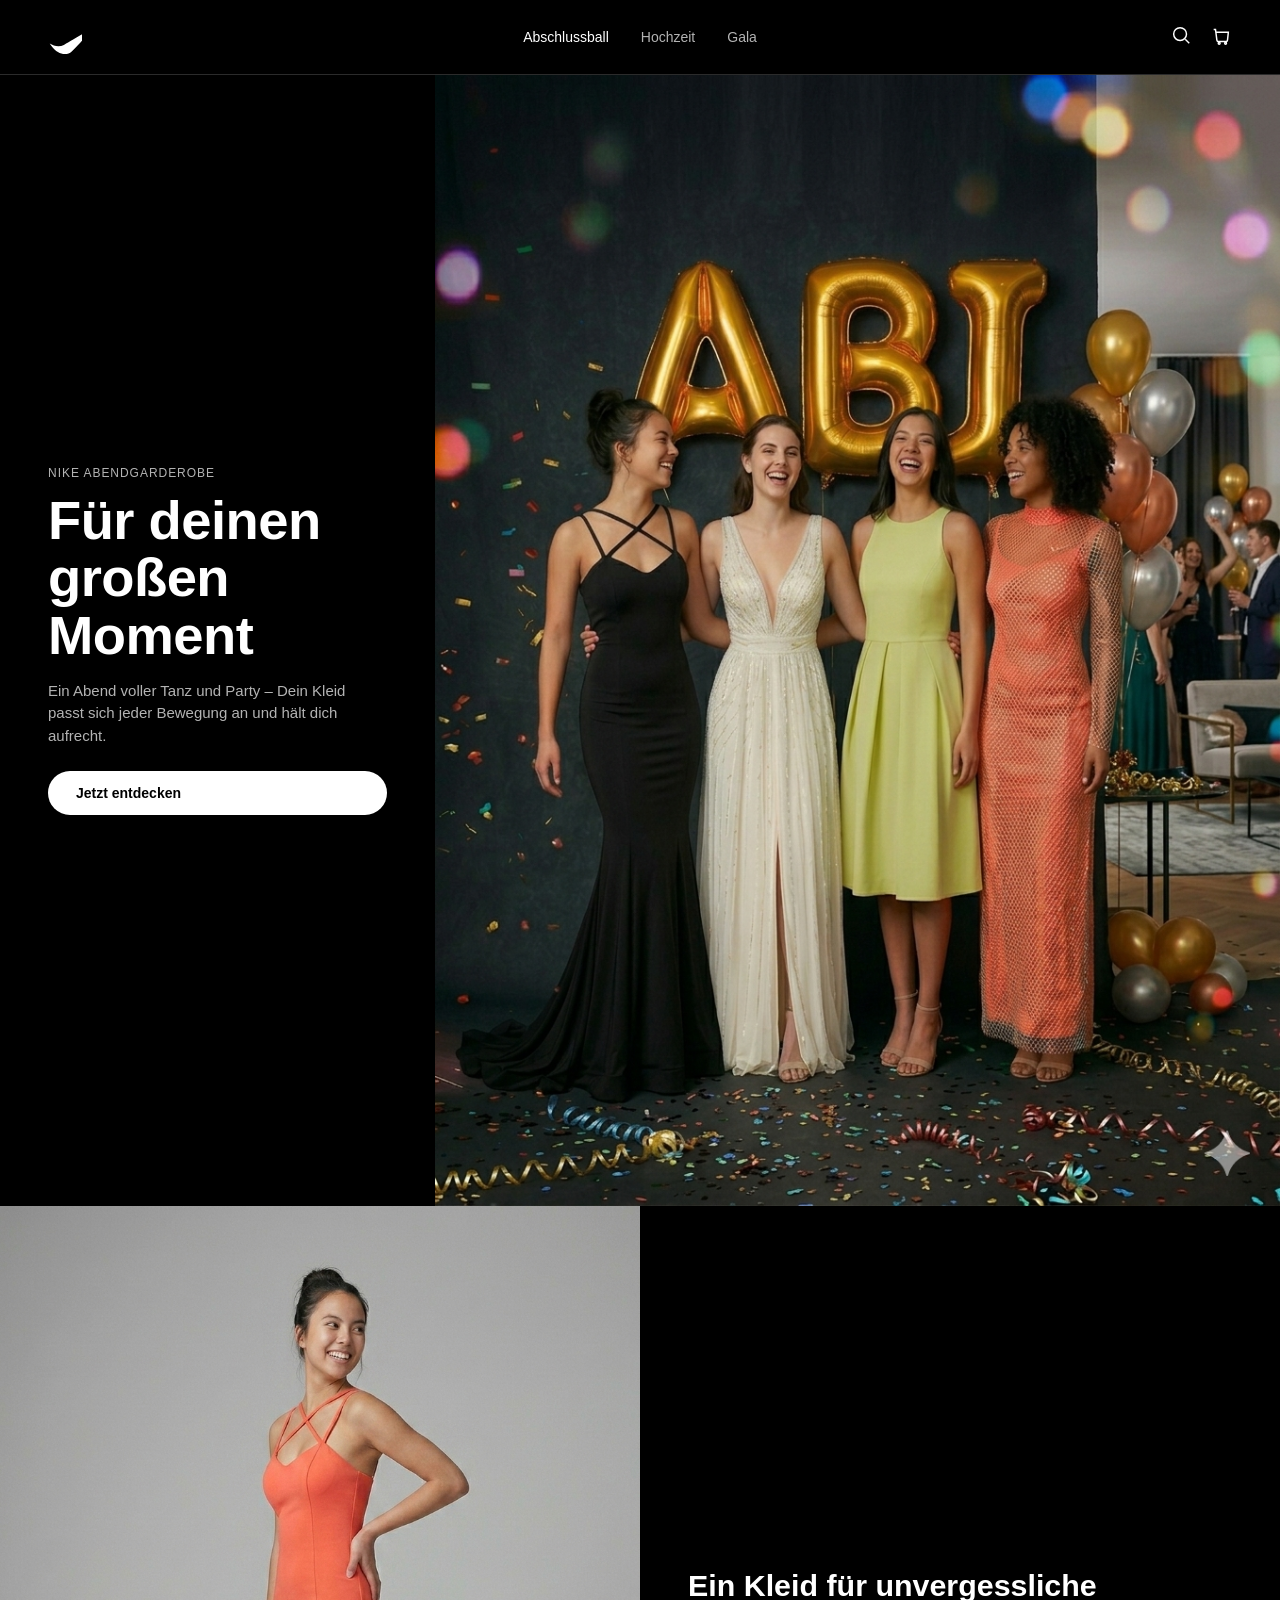
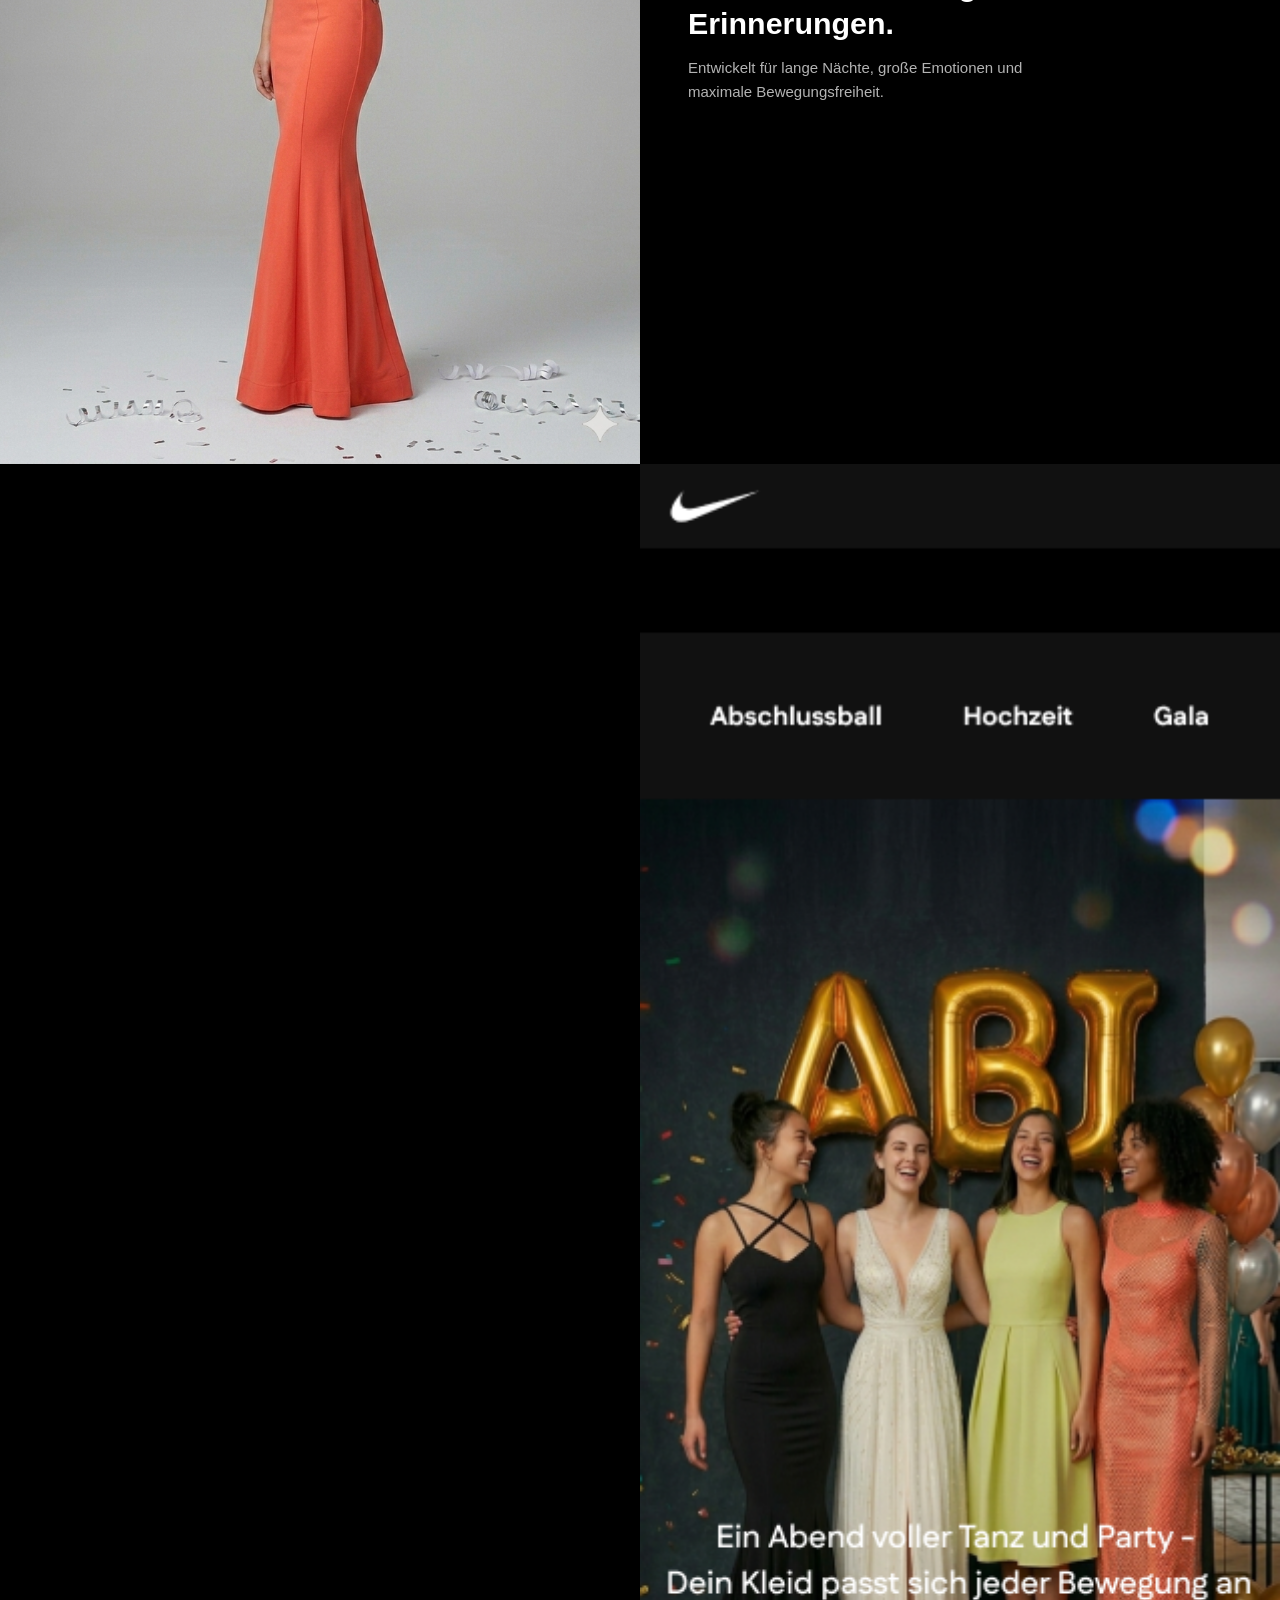
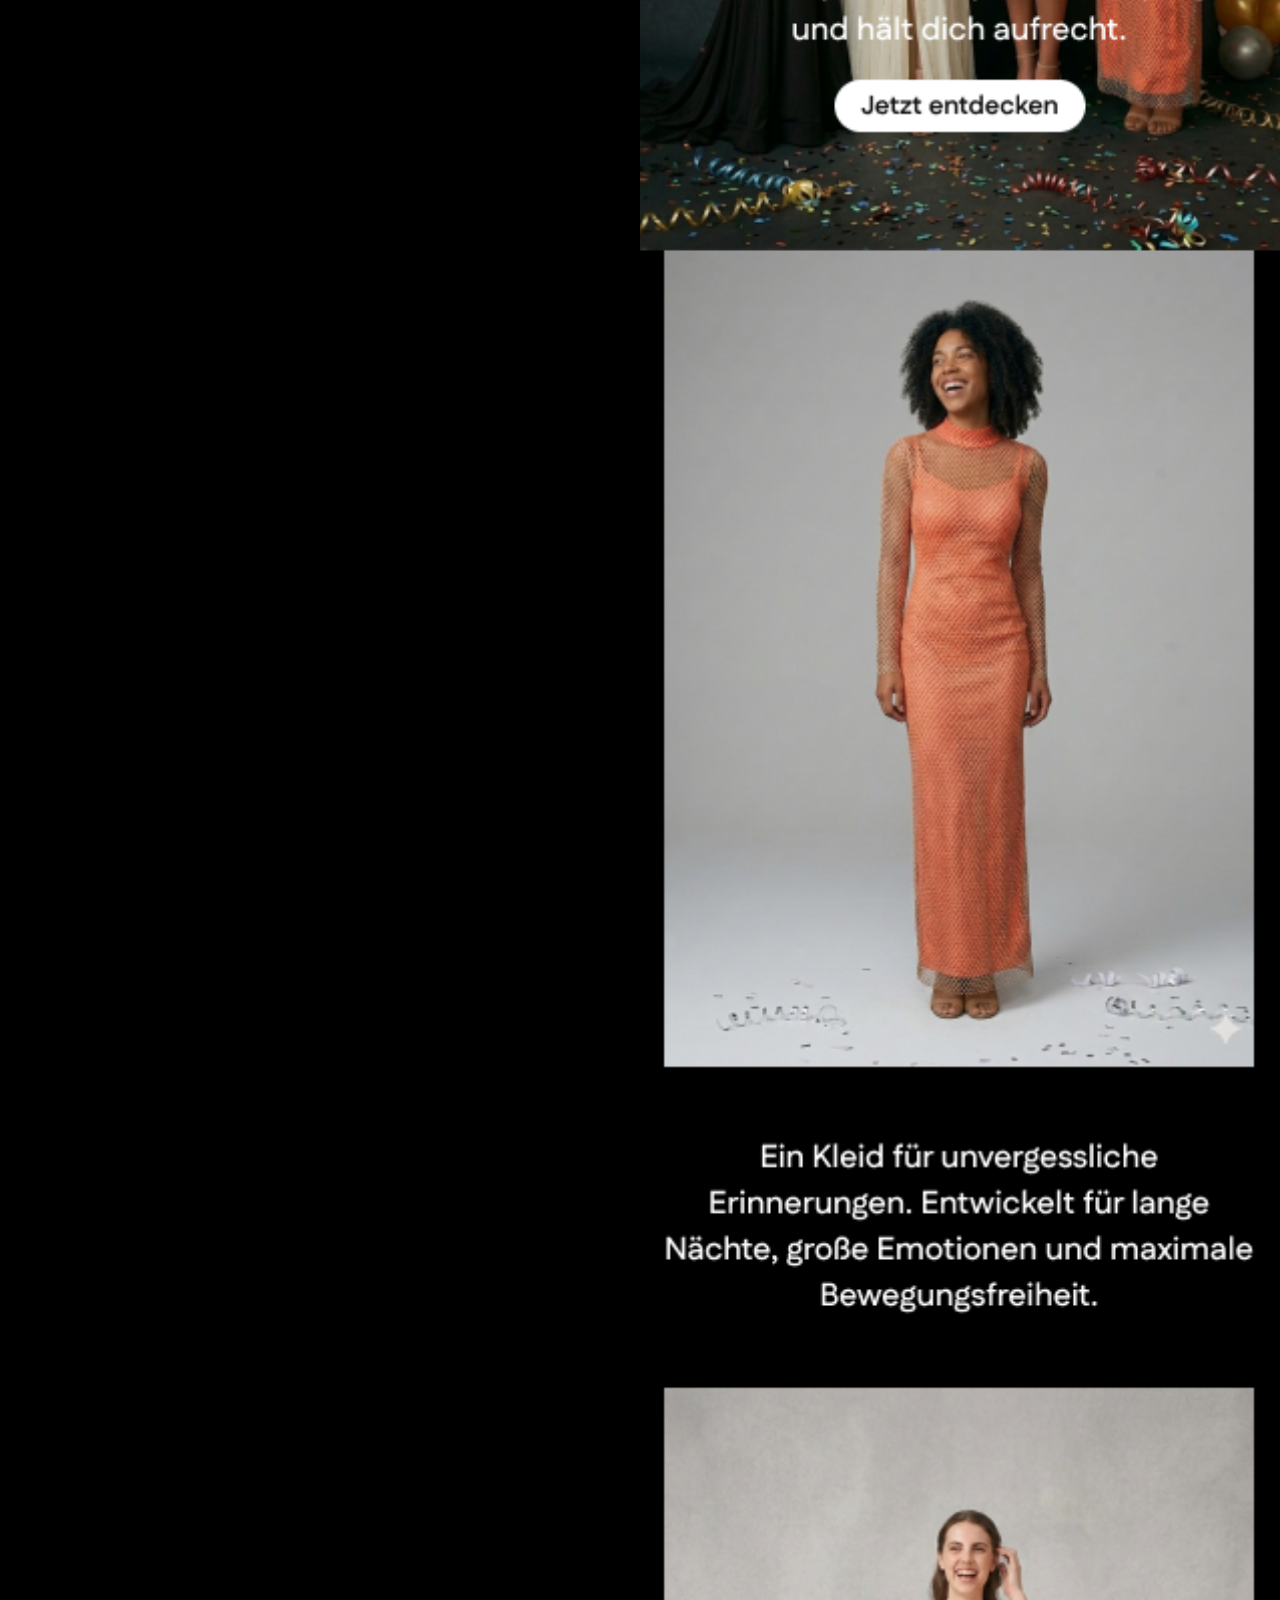
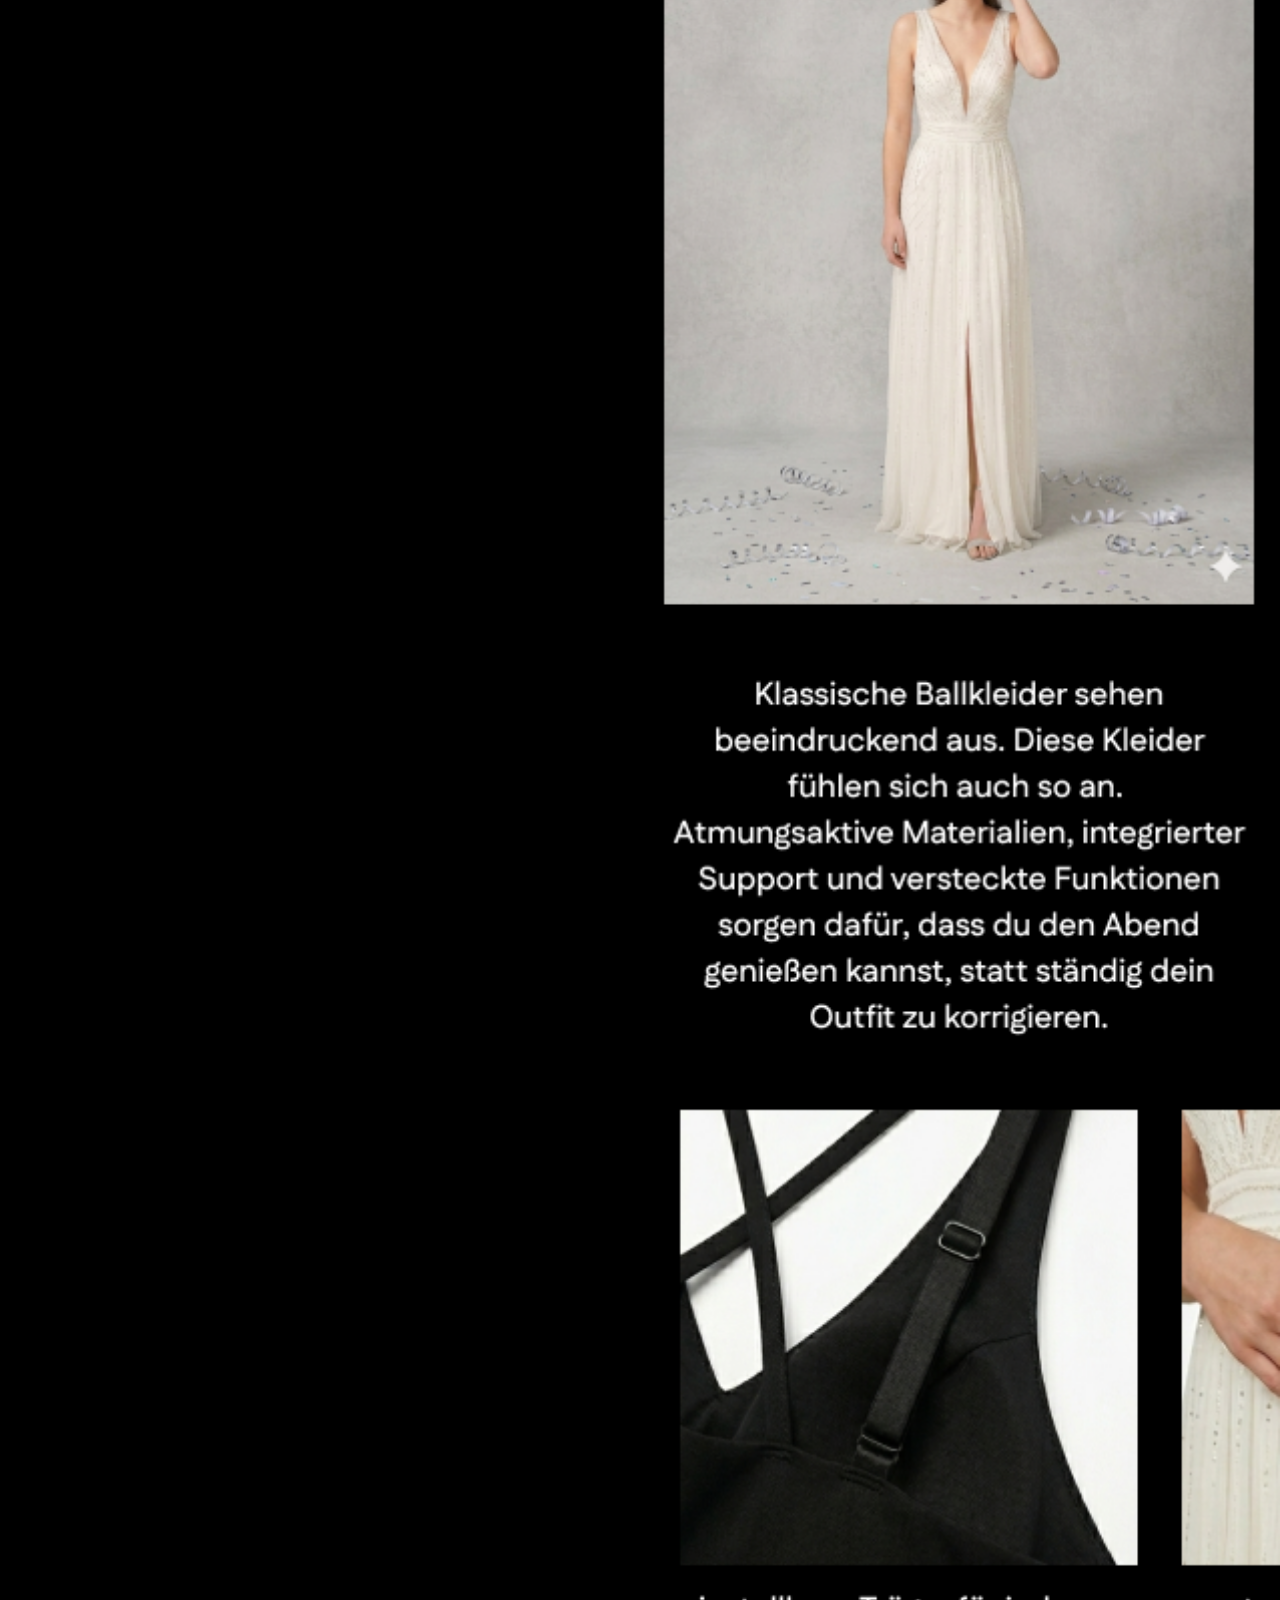
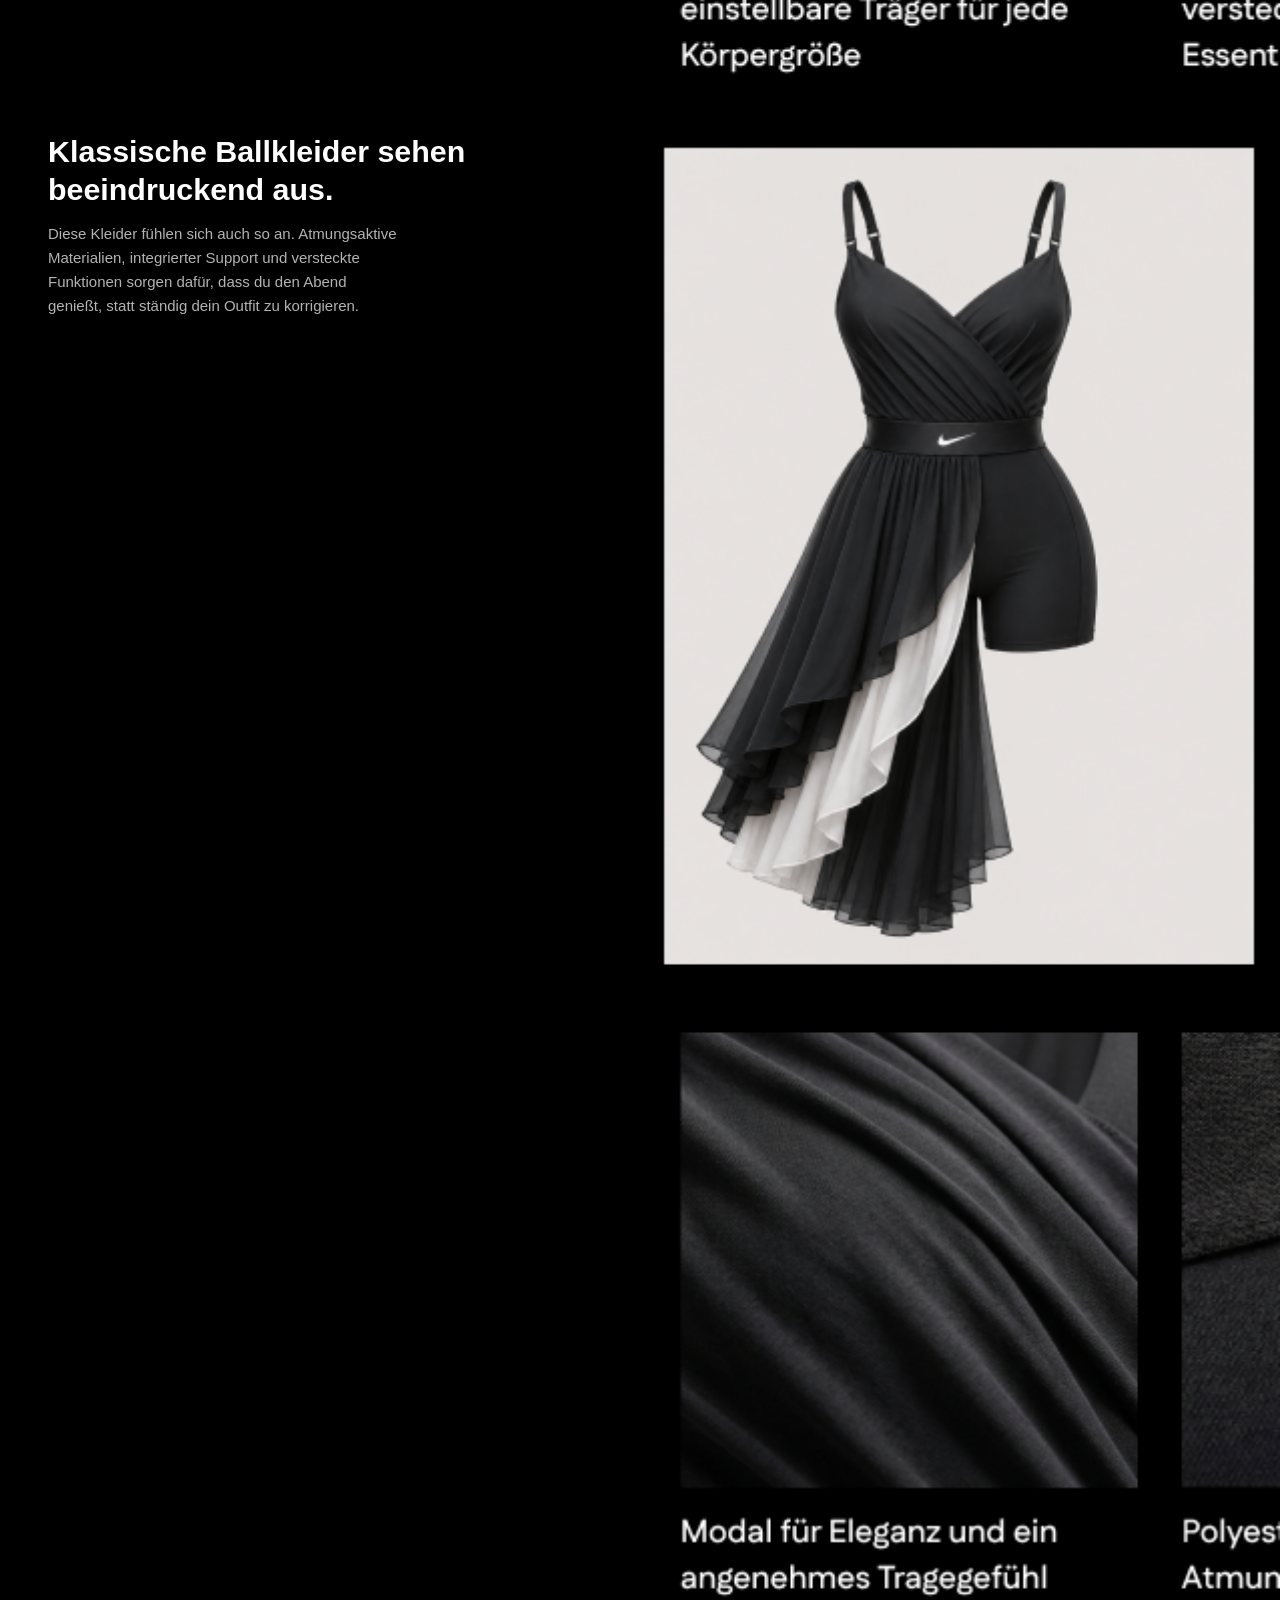
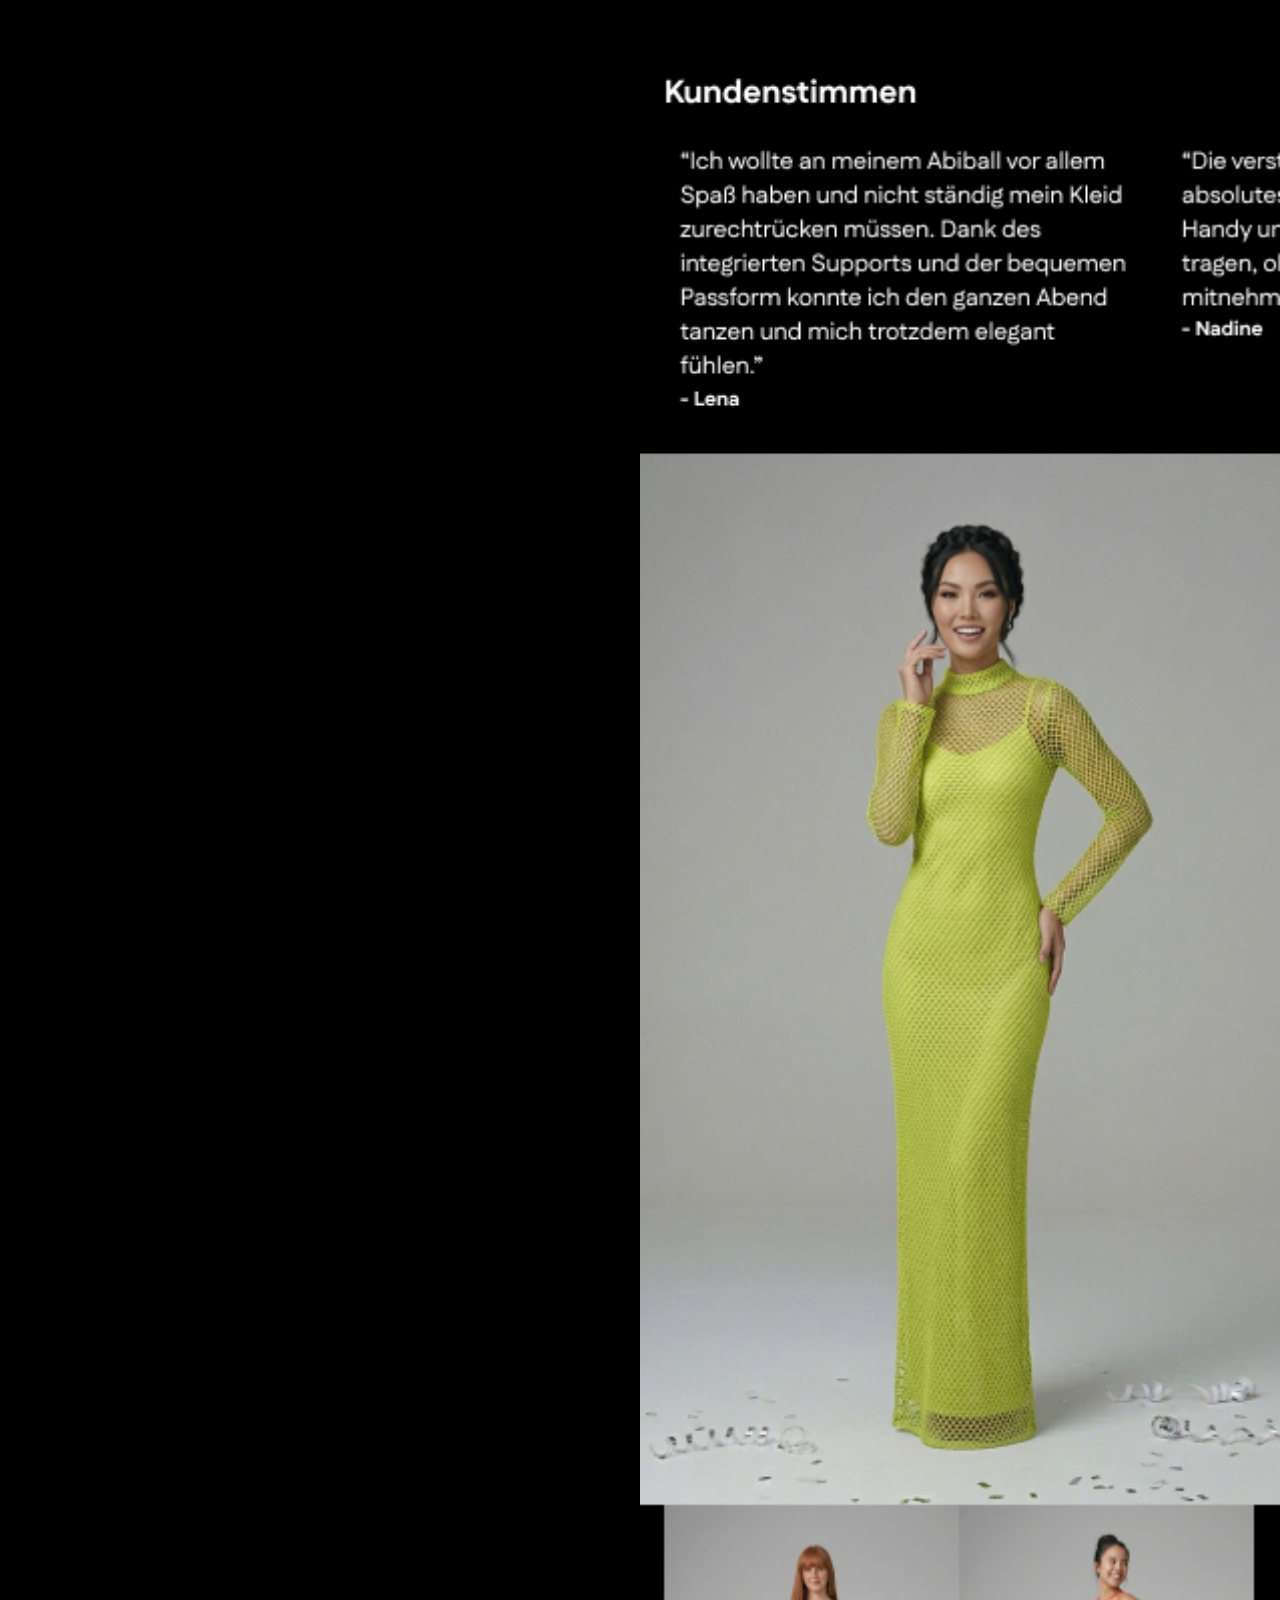
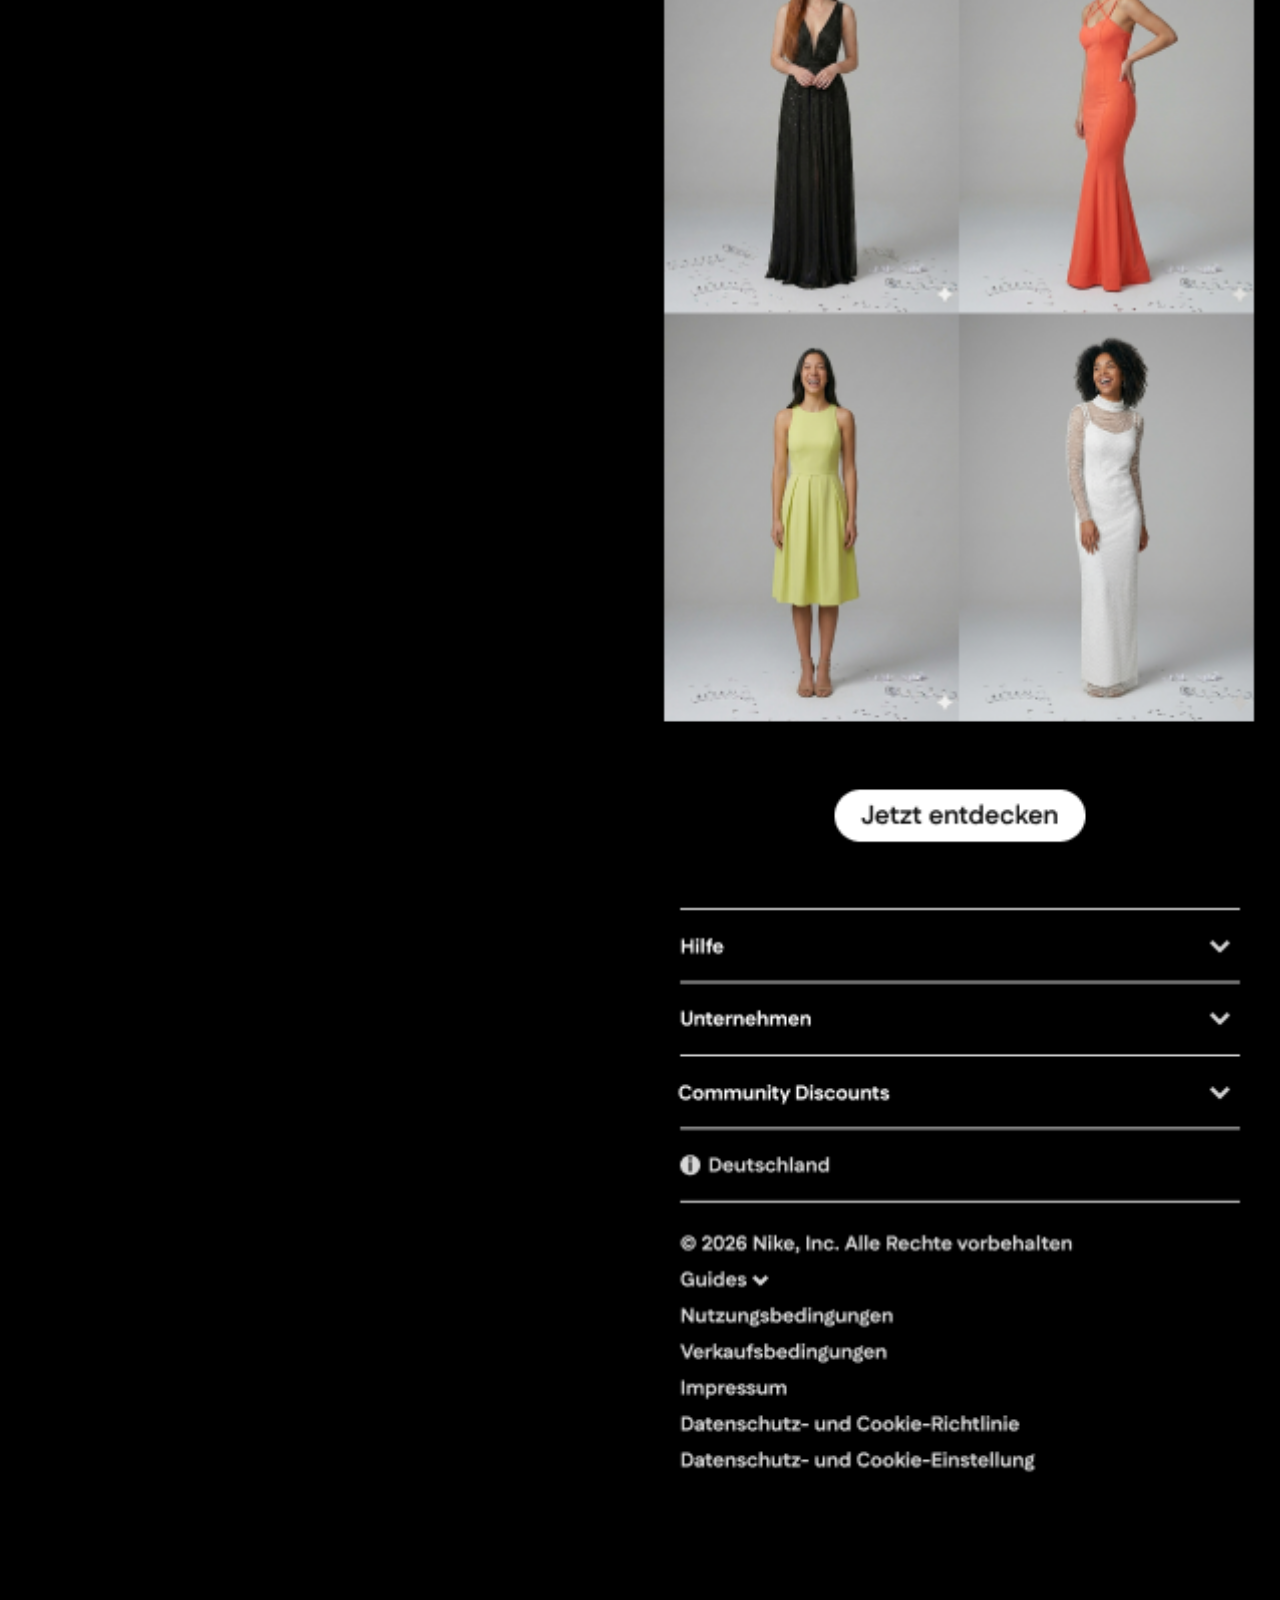
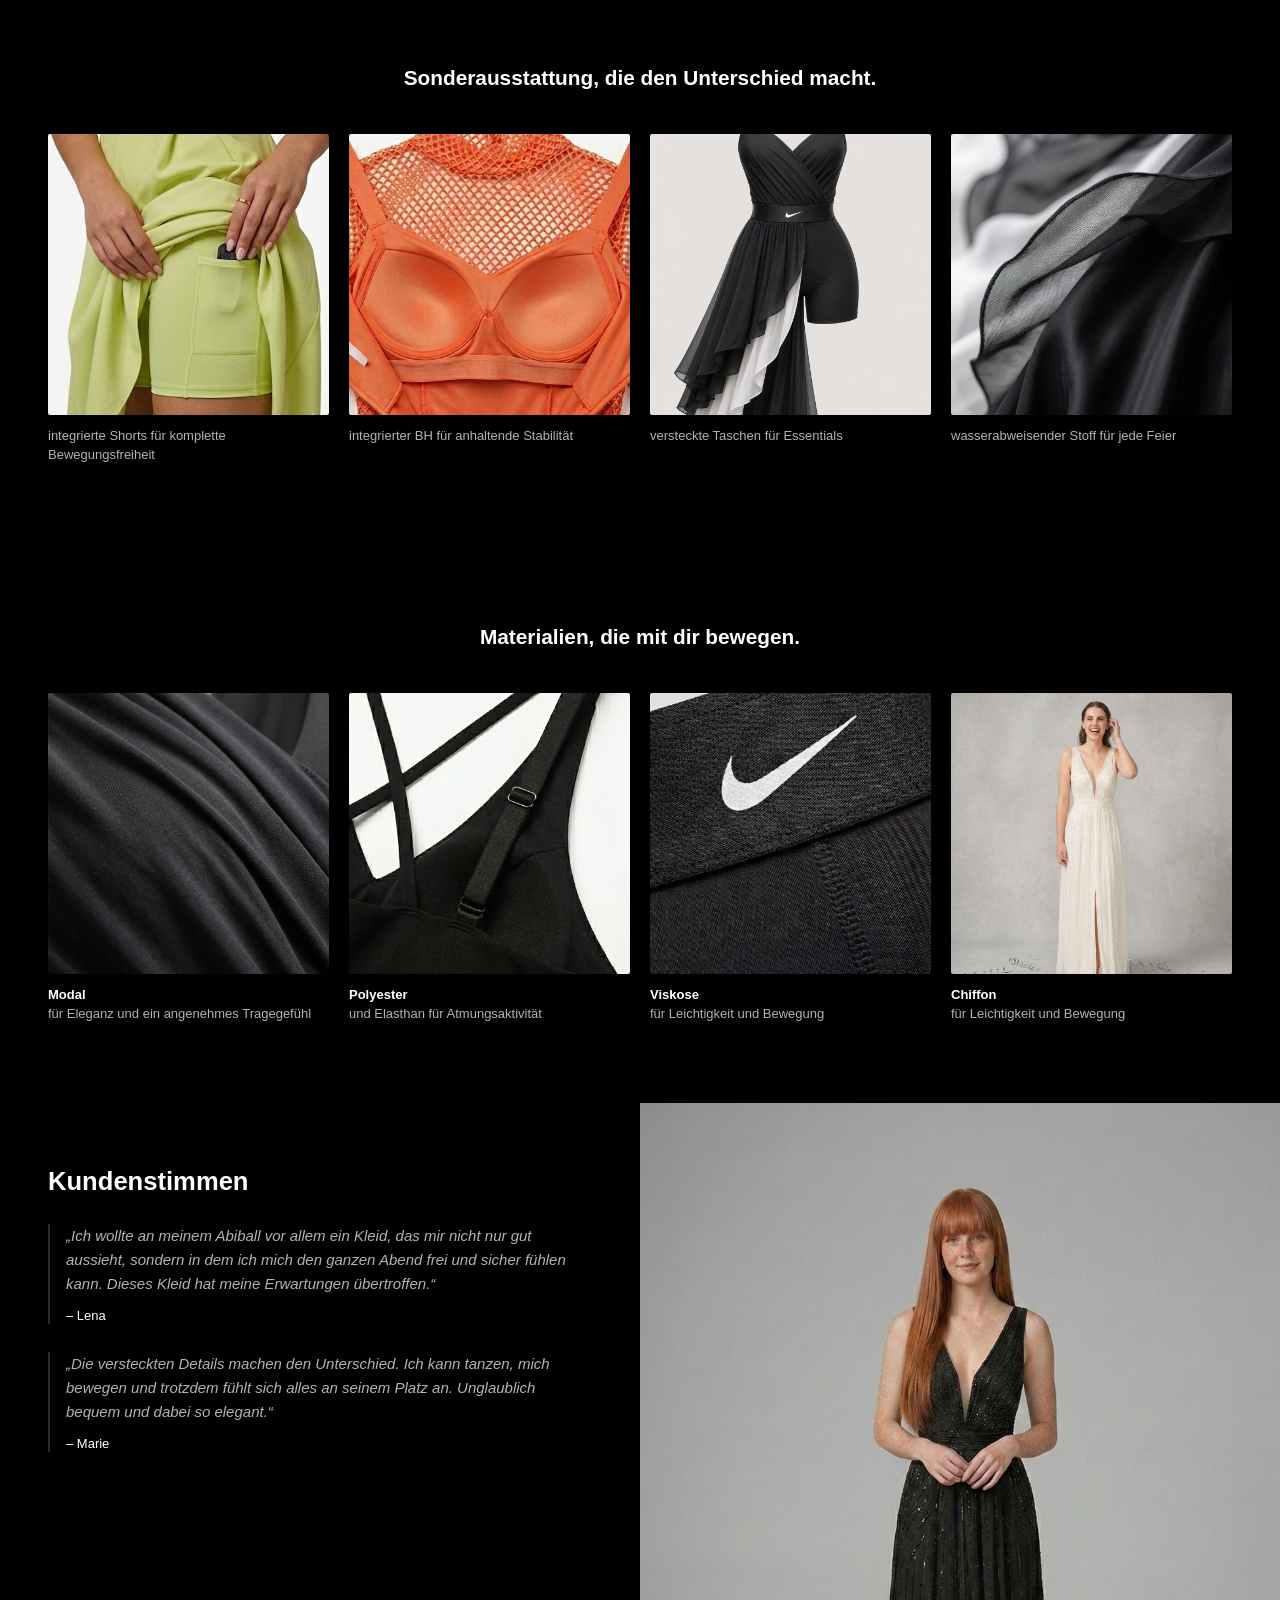
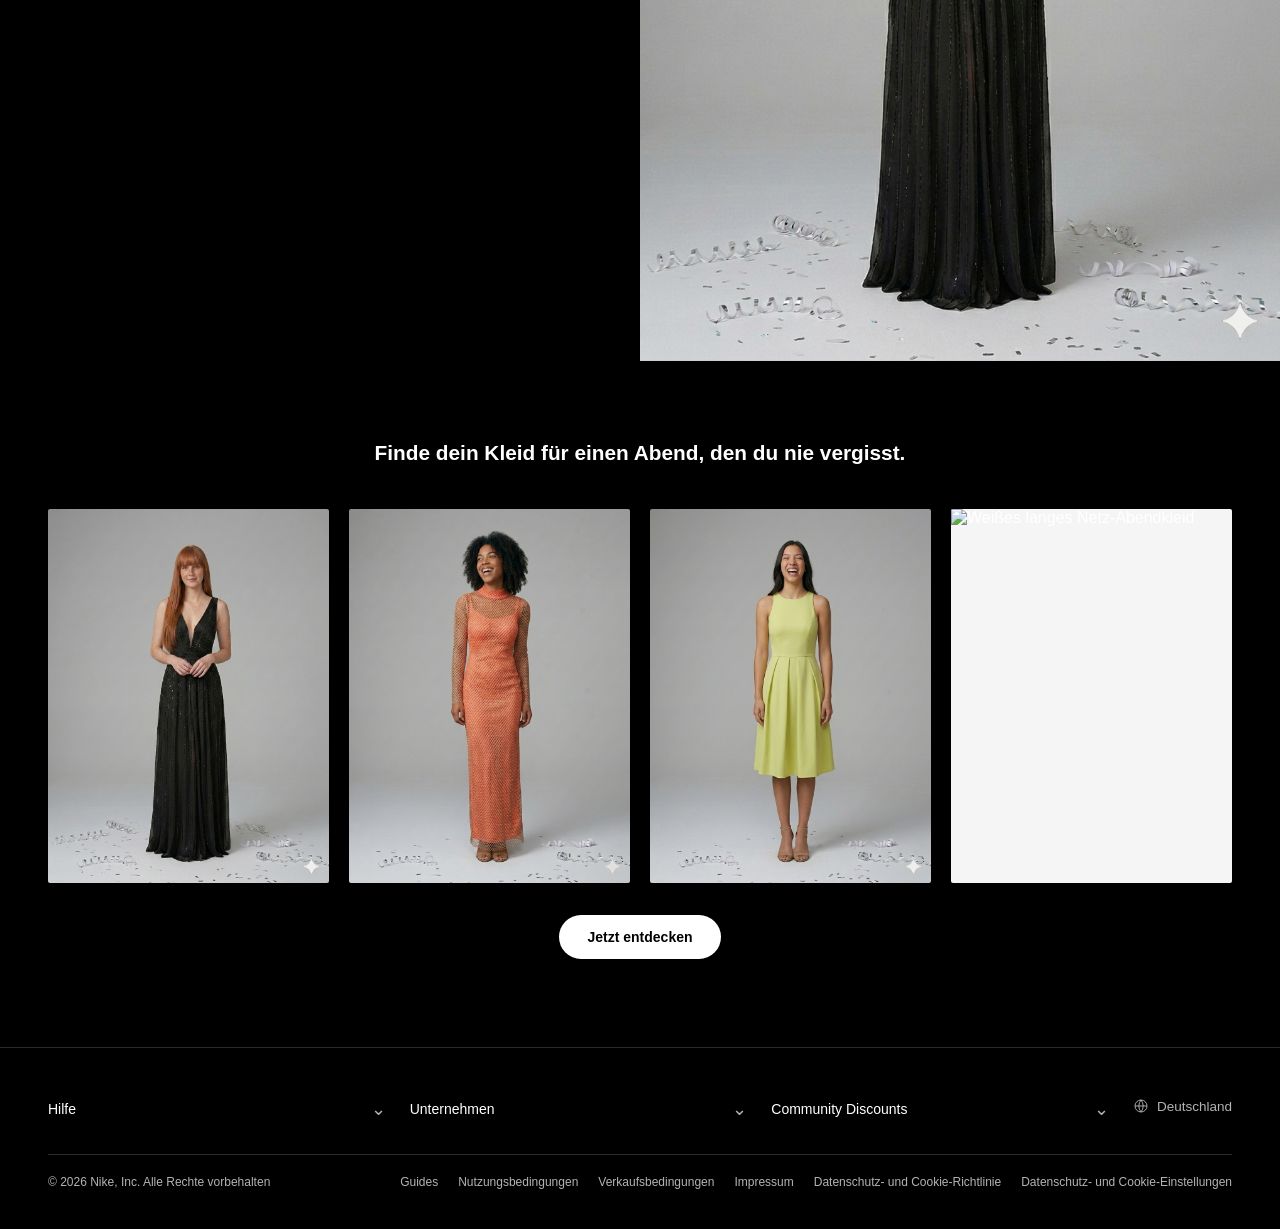
==== abschlussball/index.html @ 7d5c7d81 "Erster Commit: Projektstruktur + Abschlussball-Seite" ====
<!DOCTYPE html>
<html lang="de">
<head>
  <meta charset="UTF-8">
  <meta name="viewport" content="width=device-width, initial-scale=1.0">
  <title>Nike Abendgarderobe – Für deinen großen Moment</title>
  <meta name="description" content="Nike Abendgarderobe für Abschlussball, Hochzeit und Gala. Kleider, die sich jeder Bewegung anpassen.">
  <link rel="stylesheet" href="assets/css/style.css">
</head>
<body>

  <!-- ===================== HEADER ===================== -->
  <header class="site-header">
    <div class="header-inner">
      <a href="../index.html" class="logo" aria-label="Zur Startseite">
        <svg class="swoosh" viewBox="0 0 24 24" aria-hidden="true">
          <path d="M1.2 16.6c1.9 1.1 3.9 1.9 6.1 1.9 1.4 0 2.7-.3 3.9-.9 1.6-.8 21-12.4 21-12.4-.3 1.1-15 17-16.5 17.9-1.1.7-2.4 1-3.7 1-3.7 0-7.5-2.3-10.8-7.5z"/>
        </svg>
      </a>

      <nav class="main-nav" id="main-nav" aria-label="Hauptnavigation">
        <a href="#" class="nav-link is-active">Abschlussball</a>
        <a href="#" class="nav-link">Hochzeit</a>
        <a href="#" class="nav-link">Gala</a>
      </nav>

      <div class="header-actions">
        <button class="icon-btn" aria-label="Suche">
          <svg viewBox="0 0 24 24" aria-hidden="true"><circle cx="11" cy="11" r="7"/><line x1="21" y1="21" x2="16.65" y2="16.65"/></svg>
        </button>
        <button class="icon-btn cart-btn" aria-label="Warenkorb">
          <svg viewBox="0 0 24 24" aria-hidden="true"><path d="M4 6h2l1.5 11.5a2 2 0 0 0 2 1.7h7.6a2 2 0 0 0 2-1.7L20 9H7"/><circle cx="10" cy="21" r="1"/><circle cx="17" cy="21" r="1"/></svg>
        </button>
        <button class="icon-btn menu-toggle" id="menu-toggle" aria-label="Menü öffnen" aria-expanded="false" aria-controls="mobile-nav">
          <svg viewBox="0 0 24 24" aria-hidden="true"><line x1="3" y1="6" x2="21" y2="6"/><line x1="3" y1="12" x2="21" y2="12"/><line x1="3" y1="18" x2="21" y2="18"/></svg>
        </button>
      </div>
    </div>

    <!-- Mobile-Nav (nur sichtbar < 900px, ersetzt die feste Nav) -->
    <nav class="mobile-nav" id="mobile-nav" aria-label="Mobile Navigation">
      <a href="#" class="mobile-nav-link is-active">Abschlussball</a>
      <a href="#" class="mobile-nav-link">Hochzeit</a>
      <a href="#" class="mobile-nav-link">Gala</a>
    </nav>
  </header>

  <main>

    <!-- ===================== HERO ===================== -->
    <section class="hero">
      <div class="hero-text">
        <p class="eyebrow">Nike Abendgarderobe</p>
        <h1>Für deinen<br>großen Moment</h1>
        <p class="hero-copy">Ein Abend voller Tanz und Party – Dein Kleid passt sich jeder Bewegung an und hält dich aufrecht.</p>
        <a href="#kollektion" class="btn btn-light">Jetzt entdecken</a>
      </div>
      <div class="hero-image">
        <img src="assets/images/hero.png" alt="Vier Freundinnen in Abendkleidern feiern vor goldenen ABI-Luftballons">
      </div>
    </section>

    <!-- ===================== LIFESTYLE SPLIT 1 ===================== -->
    <section class="split">
      <div class="split-image">
        <img src="assets/images/lifestyle-orange.png" alt="Frau im orangefarbenen Netz-Abendkleid">
      </div>
      <div class="split-text split-text--dark">
        <h2>Ein Kleid für unvergessliche Erinnerungen.</h2>
        <p>Entwickelt für lange Nächte, große Emotionen und maximale Bewegungsfreiheit.</p>
      </div>
    </section>

    <!-- ===================== LIFESTYLE SPLIT 2 ===================== -->
    <section class="split">
      <div class="split-text split-text--dark">
        <h2>Klassische Ballkleider sehen beeindruckend aus.</h2>
        <p>Diese Kleider fühlen sich auch so an. Atmungsaktive Materialien, integrierter Support und versteckte Funktionen sorgen dafür, dass du den Abend genießt, statt ständig dein Outfit zu korrigieren.</p>
      </div>
      <div class="split-image">
        <img src="assets/images/lifestyle-creme.png" alt="Frau im cremefarbenen Abendkleid mit V-Ausschnitt">
      </div>
    </section>

    <!-- ===================== SONDERAUSSTATTUNG ===================== -->
    <section class="feature-grid">
      <h2 class="section-title">Sonderausstattung, die den Unterschied macht.</h2>
      <div class="grid-4">
        <figure class="feature-item">
          <img src="assets/images/feature-shorts.png" alt="Integrierte Shorts im Kleid, Nahaufnahme der Tasche">
          <figcaption>integrierte Shorts für komplette Bewegungsfreiheit</figcaption>
        </figure>
        <figure class="feature-item">
          <img src="assets/images/feature-bh.png" alt="Integrierter BH in Orange, Nahaufnahme">
          <figcaption>integrierter BH für anhaltende Stabilität</figcaption>
        </figure>
        <figure class="feature-item">
          <img src="assets/images/feature-tasche.png" alt="Versteckte Tasche im Kleid, Nahaufnahme">
          <figcaption>versteckte Taschen für Essentials</figcaption>
        </figure>
        <figure class="feature-item">
          <img src="assets/images/feature-stoff.png" alt="Wasserabweisender, fließender Stoff in Schwarz">
          <figcaption>wasserabweisender Stoff für jede Feier</figcaption>
        </figure>
      </div>
    </section>

    <!-- ===================== MATERIALIEN ===================== -->
    <section class="feature-grid">
      <h2 class="section-title">Materialien, die mit dir bewegen.</h2>
      <div class="grid-4">
        <figure class="feature-item">
          <img src="assets/images/material-modal.png" alt="Modal-Stoff, Nahaufnahme">
          <figcaption><strong>Modal</strong><br>für Eleganz und ein angenehmes Tragegefühl</figcaption>
        </figure>
        <figure class="feature-item">
          <img src="assets/images/material-polyester.png" alt="Polyester und Elasthan mit Nike Swoosh, Nahaufnahme">
          <figcaption><strong>Polyester</strong><br>und Elasthan für Atmungsaktivität</figcaption>
        </figure>
        <figure class="feature-item">
          <img src="assets/images/material-viskose.png" alt="Viskose-Stoff, Nahaufnahme">
          <figcaption><strong>Viskose</strong><br>für Leichtigkeit und Bewegung</figcaption>
        </figure>
        <figure class="feature-item">
          <img src="assets/images/material-chiffon.png" alt="Chiffon-Stoff, Nahaufnahme">
          <figcaption><strong>Chiffon</strong><br>für Leichtigkeit und Bewegung</figcaption>
        </figure>
      </div>
    </section>

    <!-- ===================== KUNDENSTIMMEN ===================== -->
    <section class="testimonials">
      <div class="testimonials-text">
        <h2>Kundenstimmen</h2>
        <blockquote>
          <p>„Ich wollte an meinem Abiball vor allem ein Kleid, das mir nicht nur gut aussieht, sondern in dem ich mich den ganzen Abend frei und sicher fühlen kann. Dieses Kleid hat meine Erwartungen übertroffen.“</p>
          <cite>– Lena</cite>
        </blockquote>
        <blockquote>
          <p>„Die versteckten Details machen den Unterschied. Ich kann tanzen, mich bewegen und trotzdem fühlt sich alles an seinem Platz an. Unglaublich bequem und dabei so elegant.“</p>
          <cite>– Marie</cite>
        </blockquote>
      </div>
      <div class="testimonials-image">
        <img src="assets/images/kundenstimme.png" alt="Frau im gelb-grünen Netz-Abendkleid">
      </div>
    </section>

    <!-- ===================== KOLLEKTION ===================== -->
    <section class="collection" id="kollektion">
      <h2 class="section-title">Finde dein Kleid für einen Abend, den du nie vergisst.</h2>
      <div class="grid-4 collection-grid">
        <a href="#" class="product-card">
          <img src="assets/images/kleid-schwarz.png" alt="Schwarzes langes Abendkleid">
        </a>
        <a href="#" class="product-card">
          <img src="assets/images/kleid-orange.png" alt="Orangefarbenes Abendkleid mit Schleppe">
        </a>
        <a href="#" class="product-card">
          <img src="assets/images/kleid-gruen-kurz.png" alt="Kurzes gelb-grünes Cocktailkleid"></a>
        <a href="#" class="product-card">
          <img src="assets/images/kleid-weiss.png" alt="Weißes langes Netz-Abendkleid">
        </a>
      </div>
      <div class="collection-cta">
        <a href="#" class="btn btn-light">Jetzt entdecken</a>
      </div>
    </section>

  </main>

  <!-- ===================== FOOTER ===================== -->
  <footer class="site-footer">
    <div class="footer-accordion">
      <details class="footer-group">
        <summary>Hilfe</summary>
        <ul>
          <li><a href="#">Versand &amp; Lieferung</a></li>
          <li><a href="#">Rückgabe</a></li>
          <li><a href="#">Größentabelle</a></li>
          <li><a href="#">Kontakt</a></li>
        </ul>
      </details>
      <details class="footer-group">
        <summary>Unternehmen</summary>
        <ul>
          <li><a href="#">Über uns</a></li>
          <li><a href="#">Karriere</a></li>
          <li><a href="#">Presse</a></li>
        </ul>
      </details>
      <details class="footer-group">
        <summary>Community Discounts</summary>
        <ul>
          <li><a href="#">Studierende</a></li>
          <li><a href="#">Mitarbeitende</a></li>
        </ul>
      </details>
      <div class="footer-locale">
        <svg viewBox="0 0 24 24" aria-hidden="true"><circle cx="12" cy="12" r="9"/><line x1="3" y1="12" x2="21" y2="12"/><path d="M12 3a14 14 0 0 1 0 18 14 14 0 0 1 0-18z"/></svg>
        <span>Deutschland</span>
      </div>
    </div>

    <div class="footer-bottom">
      <p>© 2026 Nike, Inc. Alle Rechte vorbehalten</p>
      <ul class="footer-legal">
        <li><a href="#">Guides</a></li>
        <li><a href="#">Nutzungsbedingungen</a></li>
        <li><a href="#">Verkaufsbedingungen</a></li>
        <li><a href="#">Impressum</a></li>
        <li><a href="#">Datenschutz- und Cookie-Richtlinie</a></li>
        <li><a href="#">Datenschutz- und Cookie-Einstellungen</a></li>
      </ul>
    </div>
  </footer>

  <script src="assets/js/main.js"></script>
</body>
</html>
---- abschlussball/assets/css/style.css ----
/* ===================================================================
   NIKE ABENDGARDEROBE — ABSCHLUSSBALL
   =================================================================== */

:root {
  --color-bg: #000000;
  --color-bg-alt: #111111;
  --color-text: #ffffff;
  --color-text-dim: #b3b3b3;
  --color-surface: #f5f5f5;
  --color-line: #2b2b2b;

  --font-display: 'Helvetica Neue', Arial, sans-serif;
  --font-body: 'Helvetica Neue', Arial, sans-serif;

  --container-max: 1440px;
  --gutter: 24px;
  --gutter-desktop: 48px;

  --radius: 2px;
  --transition: 0.2s ease;
}

/* ---------- Reset ---------- */
*, *::before, *::after { box-sizing: border-box; }
html { scroll-behavior: smooth; }
body {
  margin: 0;
  font-family: var(--font-body);
  background: var(--color-bg);
  color: var(--color-text);
  -webkit-font-smoothing: antialiased;
}
img { display: block; max-width: 100%; height: auto; }
a { color: inherit; text-decoration: none; }
ul { list-style: none; margin: 0; padding: 0; }
h1, h2, h3, p, blockquote, figure { margin: 0; }
button { font: inherit; background: none; border: none; color: inherit; cursor: pointer; padding: 0; }

:focus-visible {
  outline: 2px solid #ffffff;
  outline-offset: 3px;
}

.icon-btn svg {
  width: 22px;
  height: 22px;
  fill: none;
  stroke: currentColor;
  stroke-width: 1.6;
}

/* ===================================================================
   HEADER
   =================================================================== */
.site-header {
  position: relative;
  background: var(--color-bg);
  border-bottom: 1px solid var(--color-line);
}

.header-inner {
  max-width: var(--container-max);
  margin: 0 auto;
  display: grid;
  grid-template-columns: 1fr auto 1fr;
  align-items: center;
  padding: 18px var(--gutter);
}

.logo { justify-self: start; display: inline-flex; }
.swoosh { width: 34px; height: 34px; fill: #ffffff; }

.main-nav {
  display: none;
  gap: 32px;
  justify-self: center;
}

.nav-link {
  font-size: 14px;
  color: var(--color-text-dim);
  transition: color var(--transition);
}
.nav-link:hover,
.nav-link.is-active { color: var(--color-text); }

.header-actions {
  display: flex;
  align-items: center;
  gap: 18px;
  justify-self: end;
}

.menu-toggle { display: inline-flex; }

/* Mobile dropdown nav */
.mobile-nav {
  display: flex;
  flex-direction: column;
  max-height: 0;
  overflow: hidden;
  transition: max-height var(--transition);
  border-top: 1px solid transparent;
}
.mobile-nav.is-open {
  max-height: 240px;
  border-top: 1px solid var(--color-line);
}
.mobile-nav-link {
  padding: 16px var(--gutter);
  font-size: 15px;
  border-bottom: 1px solid var(--color-line);
  color: var(--color-text-dim);
}
.mobile-nav-link.is-active { color: var(--color-text); }

/* ===================================================================
   BUTTONS
   =================================================================== */
.btn {
  display: inline-block;
  padding: 14px 28px;
  font-size: 14px;
  font-weight: 600;
  border-radius: 999px;
  transition: transform var(--transition), background var(--transition);
}
.btn-light {
  background: #ffffff;
  color: #000000;
}
.btn-light:hover { background: #e6e6e6; }

/* ===================================================================
   HERO
   =================================================================== */
.hero {
  position: relative;
  display: flex;
  flex-direction: column;
}

.hero-image img {
  width: 100%;
  height: 420px;
  object-fit: cover;
  object-position: top center;
}

.hero-text {
  padding: 32px var(--gutter) 28px;
}

.eyebrow {
  font-size: 12px;
  letter-spacing: 0.08em;
  text-transform: uppercase;
  color: var(--color-text-dim);
  margin-bottom: 12px;
}

.hero h1 {
  font-size: clamp(2.1rem, 8vw, 3rem);
  line-height: 1.05;
  font-weight: 800;
  letter-spacing: -0.01em;
  margin-bottom: 16px;
}

.hero-copy {
  font-size: 15px;
  line-height: 1.5;
  color: var(--color-text-dim);
  max-width: 38ch;
  margin-bottom: 24px;
}

/* ===================================================================
   SPLIT SECTIONS (Bild + Text, 2-spaltig)
   =================================================================== */
.split {
  display: grid;
  grid-template-columns: 1fr;
}

.split-image img {
  width: 100%;
  height: 420px;
  object-fit: cover;
}

.split-text {
  display: flex;
  flex-direction: column;
  justify-content: center;
  padding: 40px var(--gutter);
}

.split-text--dark { background: var(--color-bg); }

.split-text h2 {
  font-size: 1.6rem;
  font-weight: 700;
  line-height: 1.25;
  margin-bottom: 14px;
}

.split-text p {
  font-size: 14.5px;
  line-height: 1.6;
  color: var(--color-text-dim);
}

/* ===================================================================
   FEATURE GRIDS (Sonderausstattung / Materialien)
   =================================================================== */
.feature-grid {
  padding: 56px var(--gutter);
}

.section-title {
  text-align: center;
  font-size: 1.1rem;
  font-weight: 600;
  margin-bottom: 32px;
}

.grid-4 {
  display: grid;
  grid-template-columns: repeat(2, 1fr);
  gap: 16px;
}

.feature-item img {
  width: 100%;
  aspect-ratio: 1 / 1;
  object-fit: cover;
  border-radius: var(--radius);
  margin-bottom: 12px;
}

.feature-item figcaption {
  font-size: 13px;
  line-height: 1.45;
  color: var(--color-text-dim);
}
.feature-item figcaption strong {
  color: var(--color-text);
  font-weight: 600;
}

/* ===================================================================
   TESTIMONIALS
   =================================================================== */
.testimonials {
  display: grid;
  grid-template-columns: 1fr;
}

.testimonials-text {
  padding: 48px var(--gutter);
  background: var(--color-bg);
}

.testimonials-text h2 {
  font-size: 1.3rem;
  font-weight: 700;
  margin-bottom: 28px;
}

blockquote {
  margin-bottom: 28px;
  padding-left: 16px;
  border-left: 2px solid var(--color-line);
}
blockquote p {
  font-size: 14px;
  line-height: 1.6;
  color: var(--color-text-dim);
  font-style: italic;
  margin-bottom: 10px;
}
blockquote cite {
  font-size: 13px;
  font-style: normal;
  color: var(--color-text);
}

.testimonials-image img {
  width: 100%;
  height: 460px;
  object-fit: cover;
}

/* ===================================================================
   COLLECTION
   =================================================================== */
.collection {
  padding: 56px var(--gutter) 64px;
}

.collection-grid {
  grid-template-columns: repeat(2, 1fr);
  margin-bottom: 32px;
}

.product-card {
  display: block;
  overflow: hidden;
  border-radius: var(--radius);
  background: var(--color-surface);
}
.product-card img {
  width: 100%;
  aspect-ratio: 3 / 4;
  object-fit: cover;
  transition: transform 0.35s ease;
}
.product-card:hover img { transform: scale(1.04); }

.collection-cta { text-align: center; }

/* ===================================================================
   FOOTER
   =================================================================== */
.site-footer {
  border-top: 1px solid var(--color-line);
  padding: 8px var(--gutter) 32px;
}

.footer-group {
  border-bottom: 1px solid var(--color-line);
}
.footer-group summary {
  list-style: none;
  display: flex;
  justify-content: space-between;
  align-items: center;
  padding: 18px 0;
  font-size: 14px;
  font-weight: 500;
  cursor: pointer;
}
.footer-group summary::-webkit-details-marker { display: none; }
.footer-group summary::after {
  content: '⌄';
  font-size: 18px;
  color: var(--color-text-dim);
  transition: transform var(--transition);
}
.footer-group[open] summary::after { transform: rotate(180deg); }

.footer-group ul { padding-bottom: 16px; }
.footer-group li { padding: 6px 0; }
.footer-group a {
  font-size: 13.5px;
  color: var(--color-text-dim);
}
.footer-group a:hover { color: var(--color-text); }

.footer-locale {
  display: flex;
  align-items: center;
  gap: 8px;
  padding: 20px 0;
  font-size: 13.5px;
  color: var(--color-text-dim);
}
.footer-locale svg {
  width: 16px;
  height: 16px;
  fill: none;
  stroke: currentColor;
  stroke-width: 1.4;
}

.footer-bottom {
  margin-top: 16px;
  padding-top: 20px;
  border-top: 1px solid var(--color-line);
  font-size: 12px;
  color: var(--color-text-dim);
}
.footer-bottom p { margin-bottom: 14px; }

.footer-legal {
  display: flex;
  flex-direction: column;
  gap: 10px;
}
.footer-legal a { color: var(--color-text-dim); }
.footer-legal a:hover { color: var(--color-text); }

/* ===================================================================
   TABLET / DESKTOP  (>= 700px)
   =================================================================== */
@media (min-width: 700px) {
  .grid-4 { grid-template-columns: repeat(4, 1fr); }
  .collection-grid { grid-template-columns: repeat(4, 1fr); }

  .split { grid-template-columns: 1fr 1fr; }
  .split-image img { height: 100%; min-height: 380px; }

  .testimonials { grid-template-columns: 1fr 1fr; }
  .testimonials-image img { height: 100%; min-height: 380px; }
}

/* ===================================================================
   DESKTOP (>= 900px) — entspricht dem Desktop-Wireframe
   =================================================================== */
@media (min-width: 900px) {
  .main-nav { display: flex; }
  .menu-toggle { display: none; }
  .mobile-nav { display: none; }

  .header-inner { padding: 20px var(--gutter-desktop); }

  /* Hero: Text links, Bild rechts, beide auf gleicher Höhe */
  .hero {
    flex-direction: row;
    align-items: stretch;
    min-height: 600px;
  }
  .hero-text {
    flex: 0 0 38%;
    padding: 0 var(--gutter-desktop);
    justify-content: center;
    display: flex;
    flex-direction: column;
  }
  .hero-image { flex: 1; }
  .hero-image img { height: 100%; min-height: 600px; }

  .split-text { padding: 0 var(--gutter-desktop); }
  .split-text h2 { font-size: 1.9rem; }
  .split-text p { font-size: 15px; max-width: 42ch; }

  .feature-grid { padding: 80px var(--gutter-desktop); }
  .section-title { font-size: 1.3rem; margin-bottom: 44px; }
  .grid-4 { gap: 20px; }

  .testimonials-text { padding: 64px var(--gutter-desktop); }
  .testimonials-text h2 { font-size: 1.6rem; }
  blockquote p { font-size: 15px; }

  .collection { padding: 80px var(--gutter-desktop) 88px; }
  .collection-grid { gap: 20px; }

  .footer-accordion {
    display: grid;
    grid-template-columns: repeat(3, 1fr) auto;
    align-items: start;
    gap: 24px;
    padding: 24px 0 0;
  }
  .footer-group { border-bottom: none; }
  .footer-locale { padding-top: 18px; }

  .footer-bottom {
    display: flex;
    justify-content: space-between;
    align-items: flex-start;
    gap: 24px;
  }
  .footer-bottom p { margin-bottom: 0; }
  .footer-legal {
    flex-direction: row;
    flex-wrap: wrap;
    gap: 8px 20px;
  }

  .site-footer { padding: 8px var(--gutter-desktop) 40px; }
}

@media (min-width: 1200px) {
  .hero-text { flex: 0 0 34%; }
  .hero h1 { font-size: 3.4rem; }
}

/* ===================================================================
   REDUCED MOTION
   =================================================================== */
@media (prefers-reduced-motion: reduce) {
  html { scroll-behavior: auto; }
  * { transition-duration: 0.001ms !important; animation-duration: 0.001ms !important; }
}
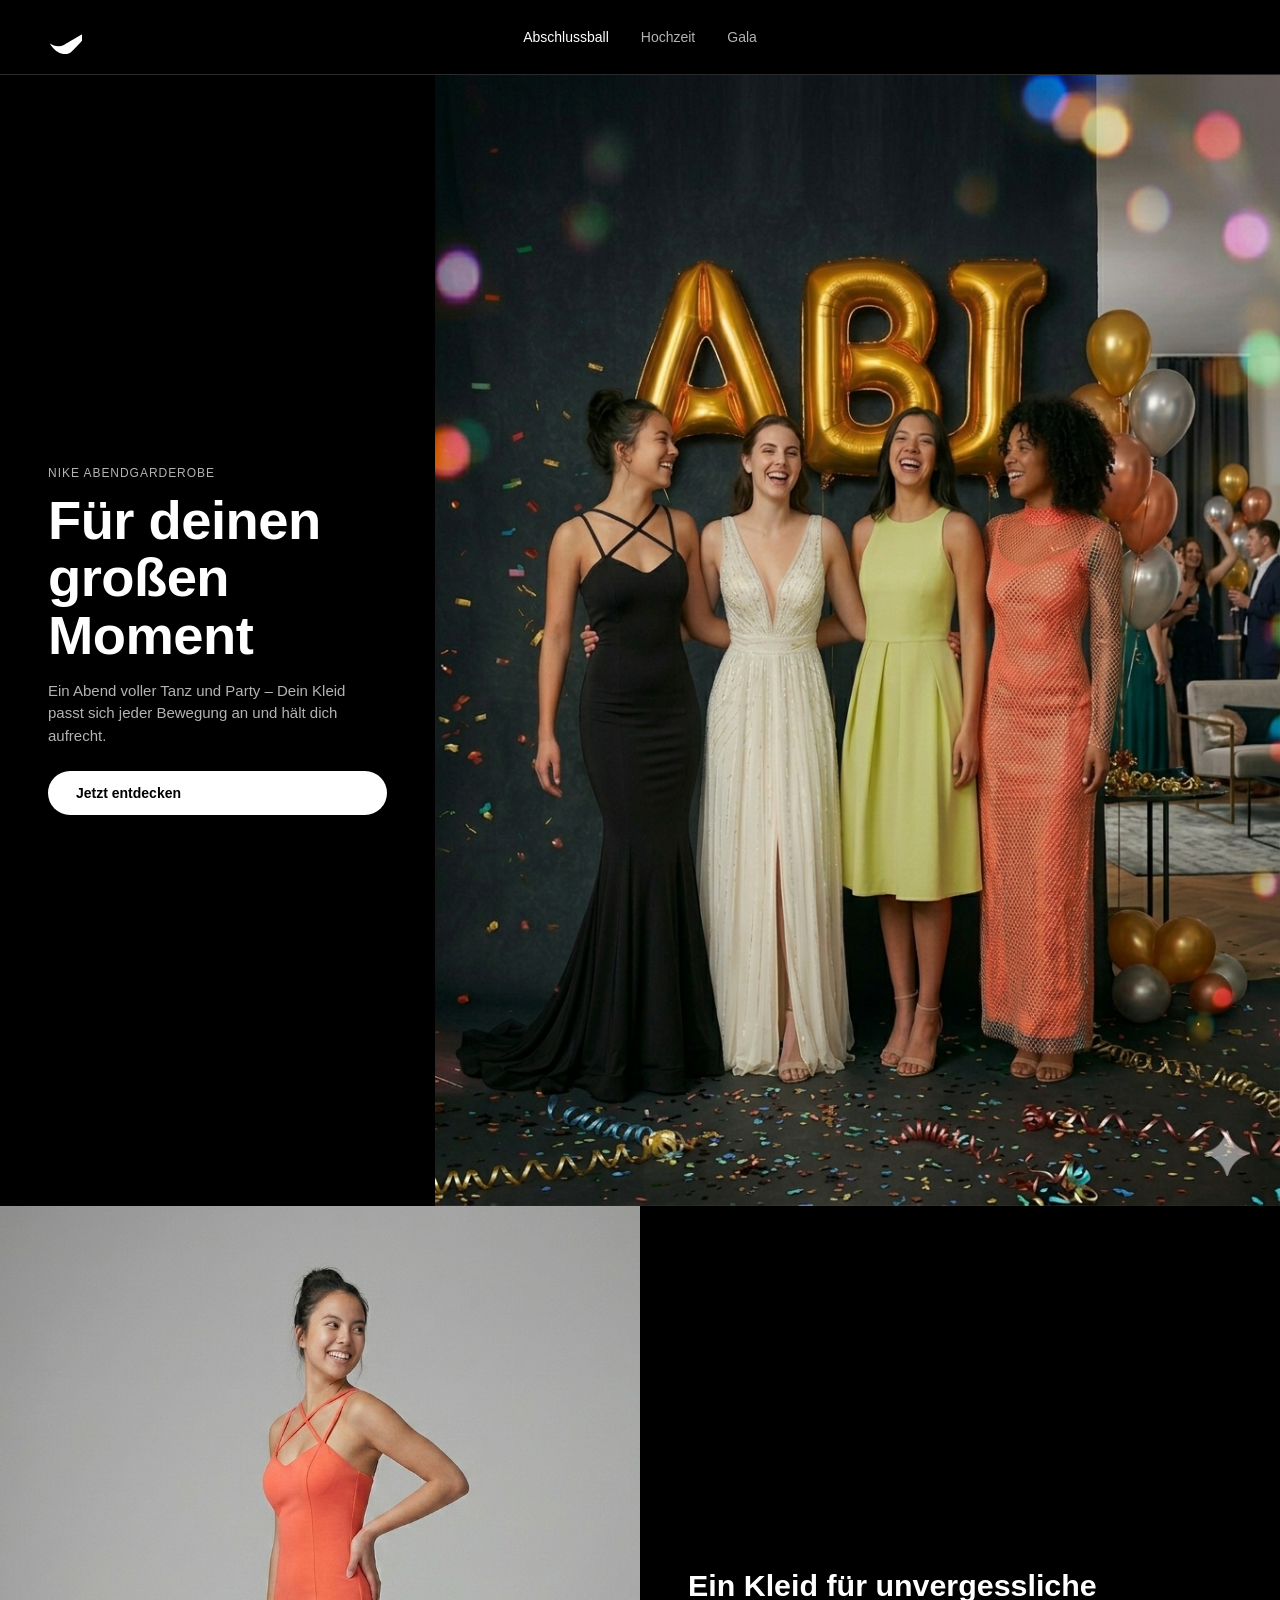
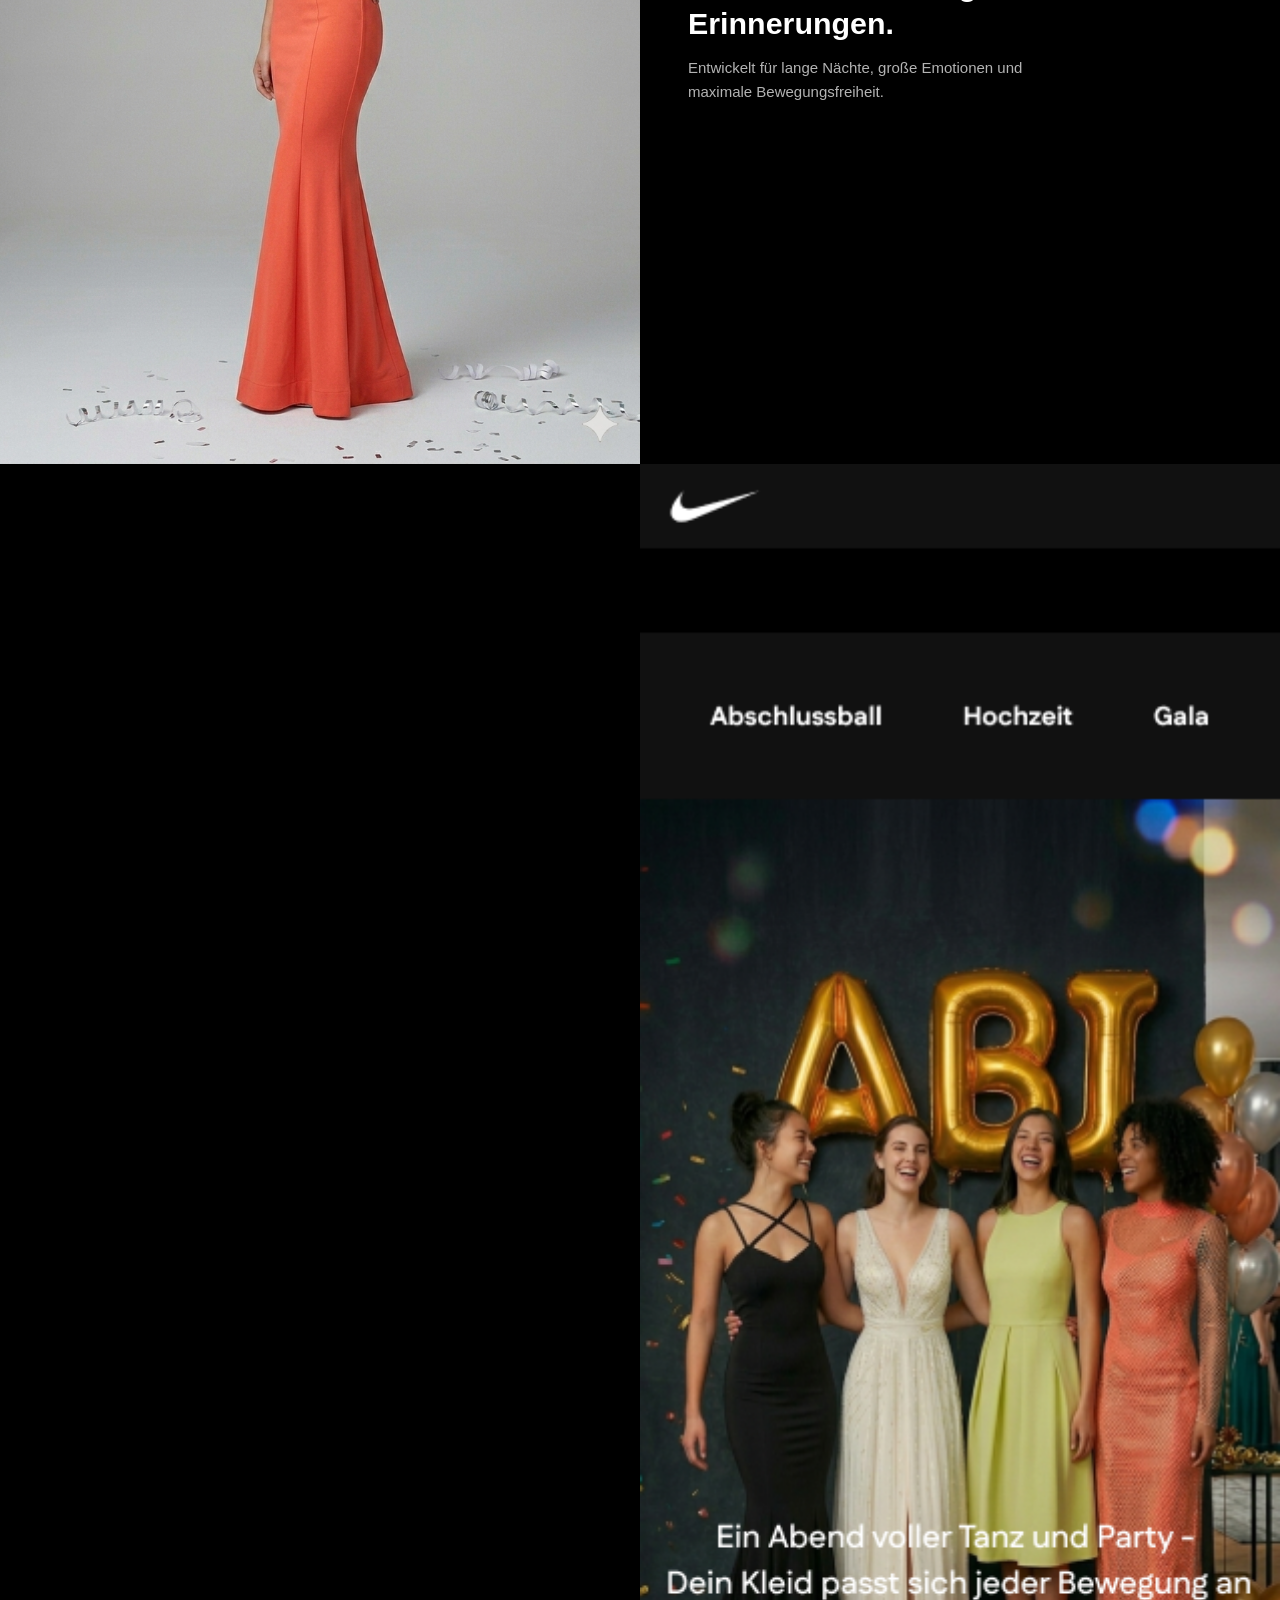
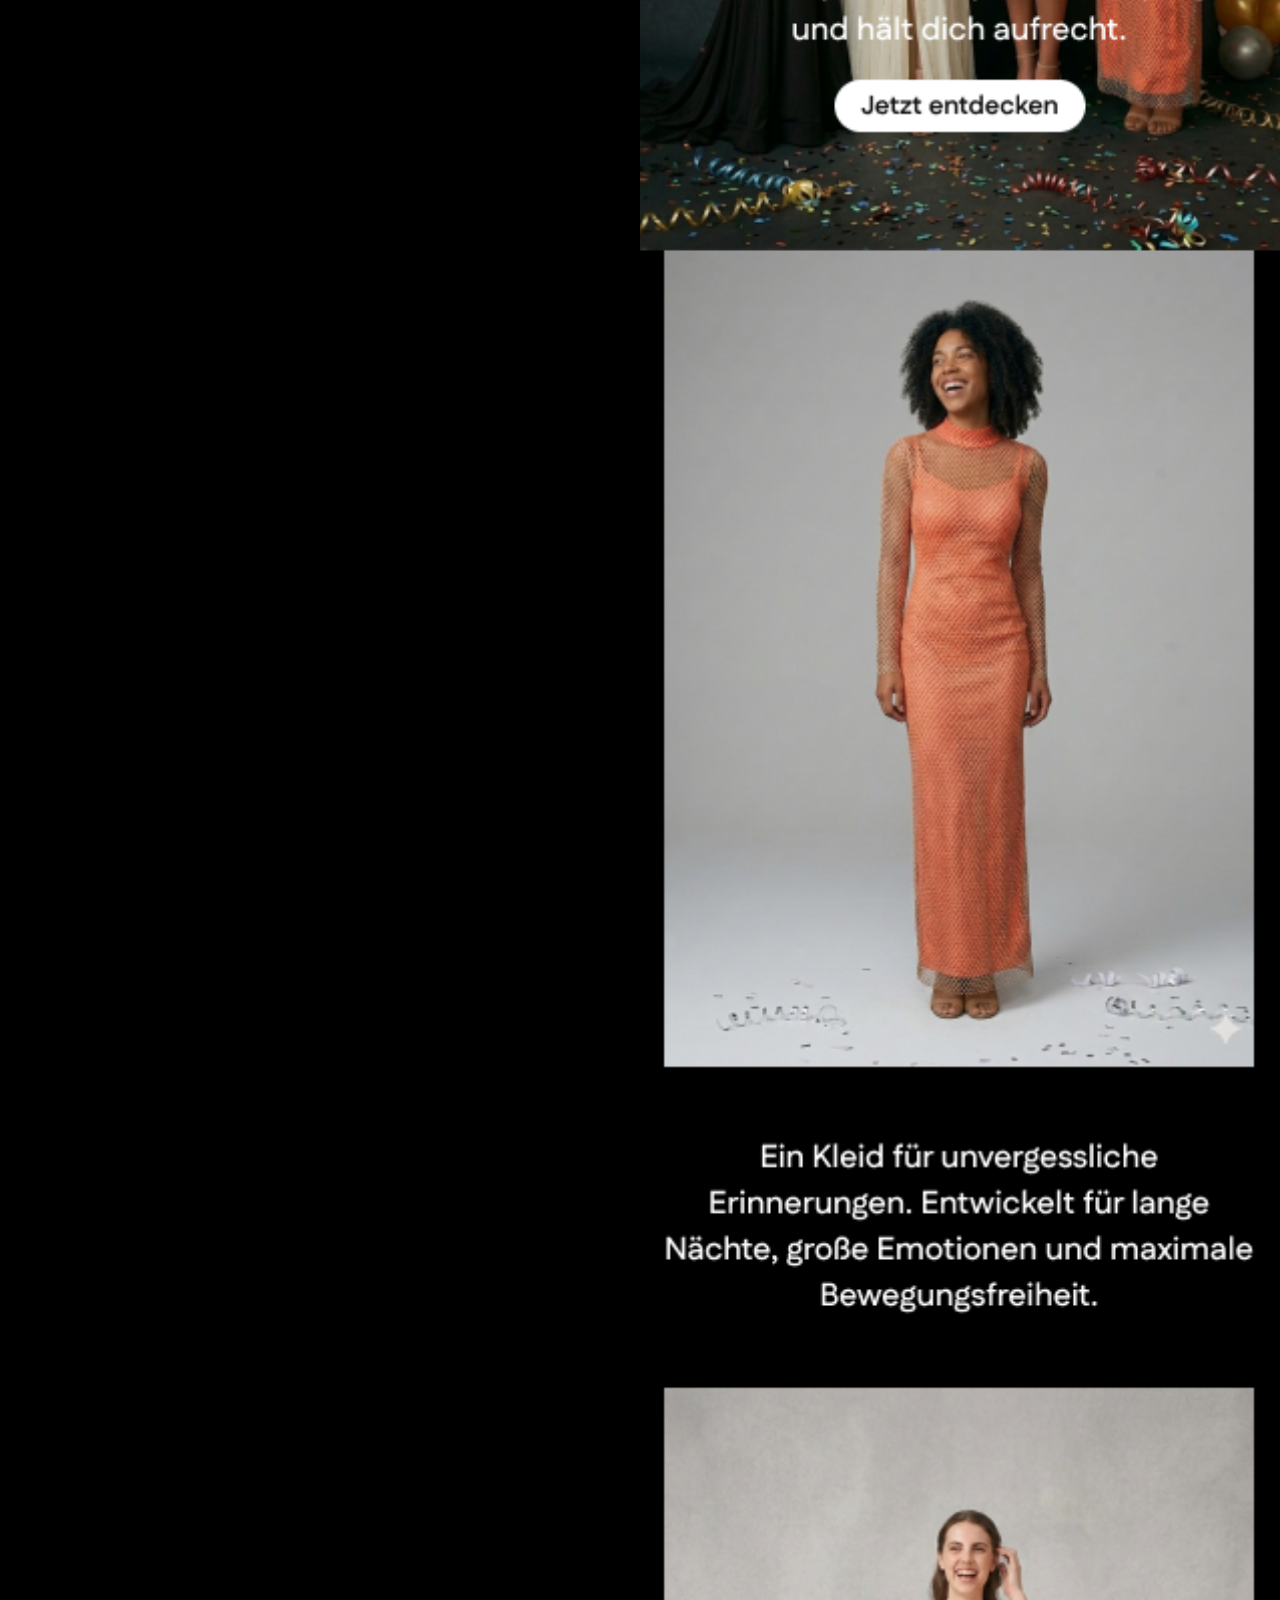
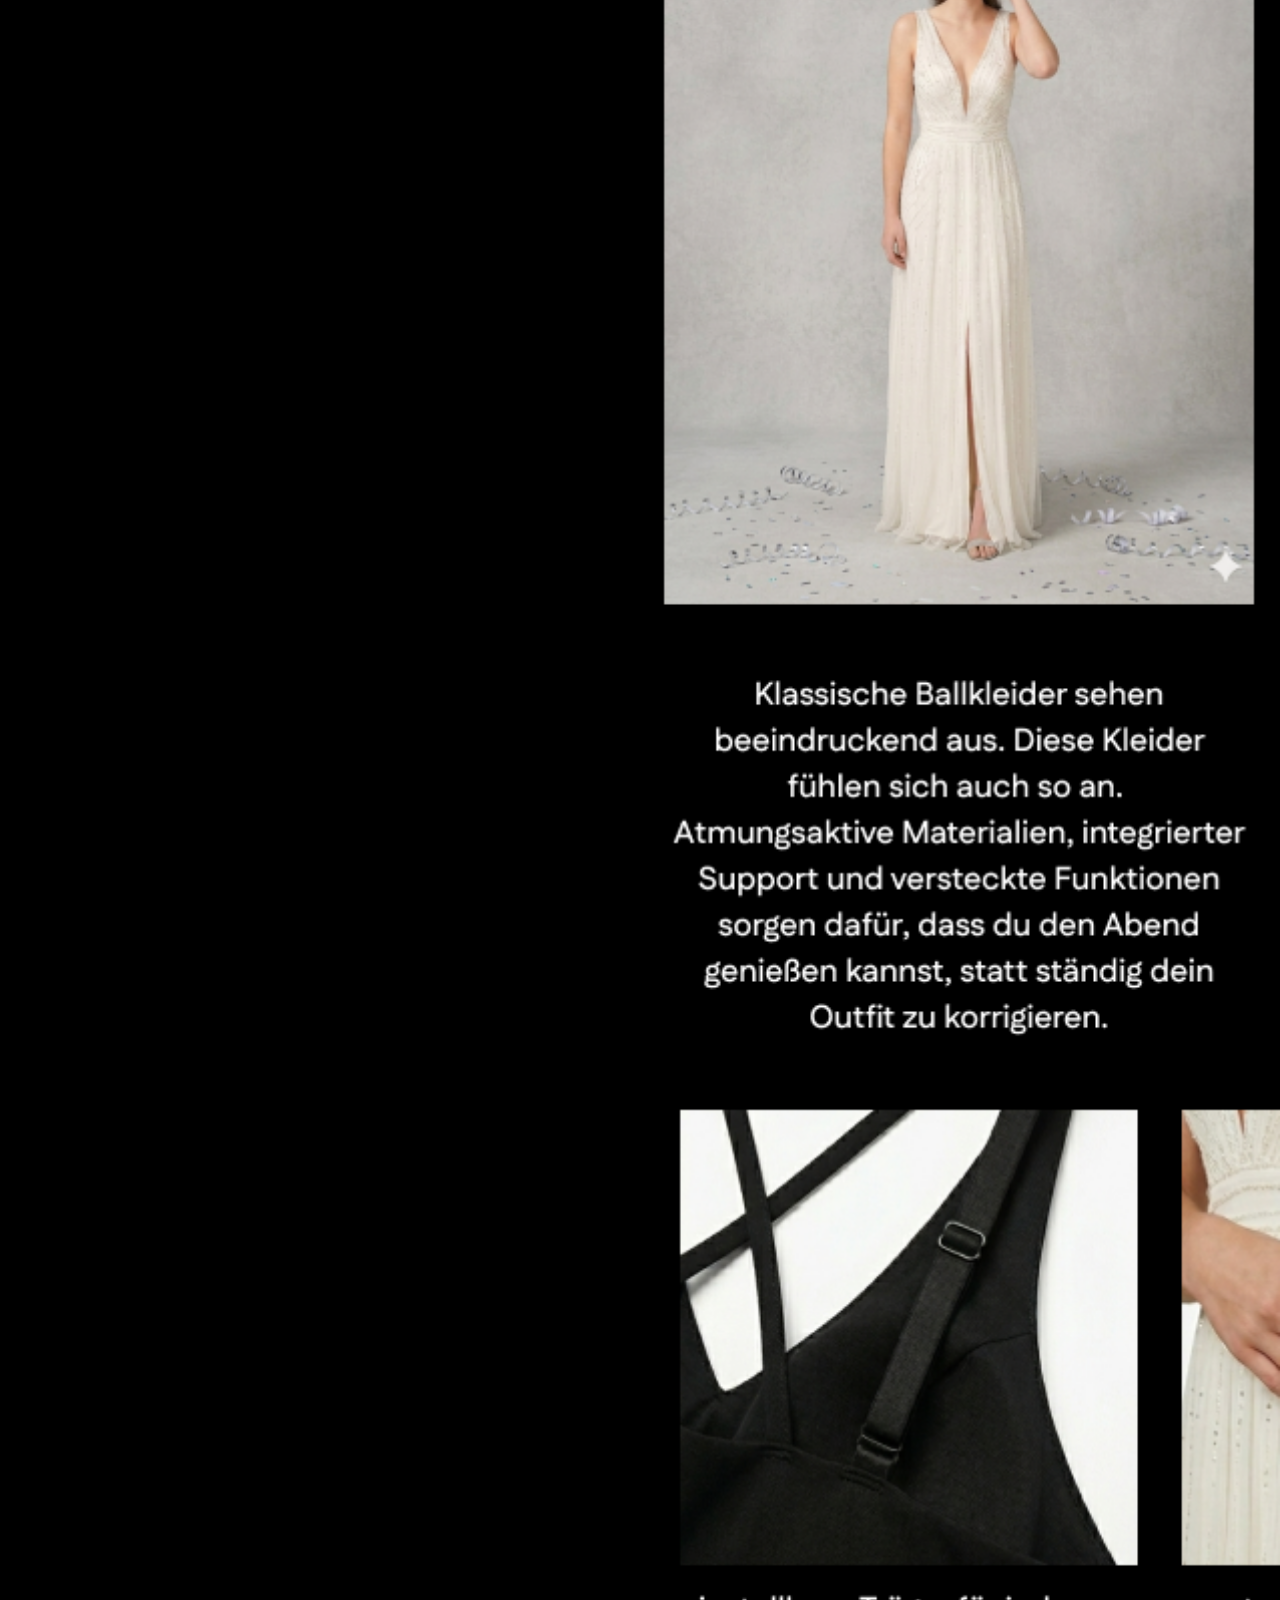
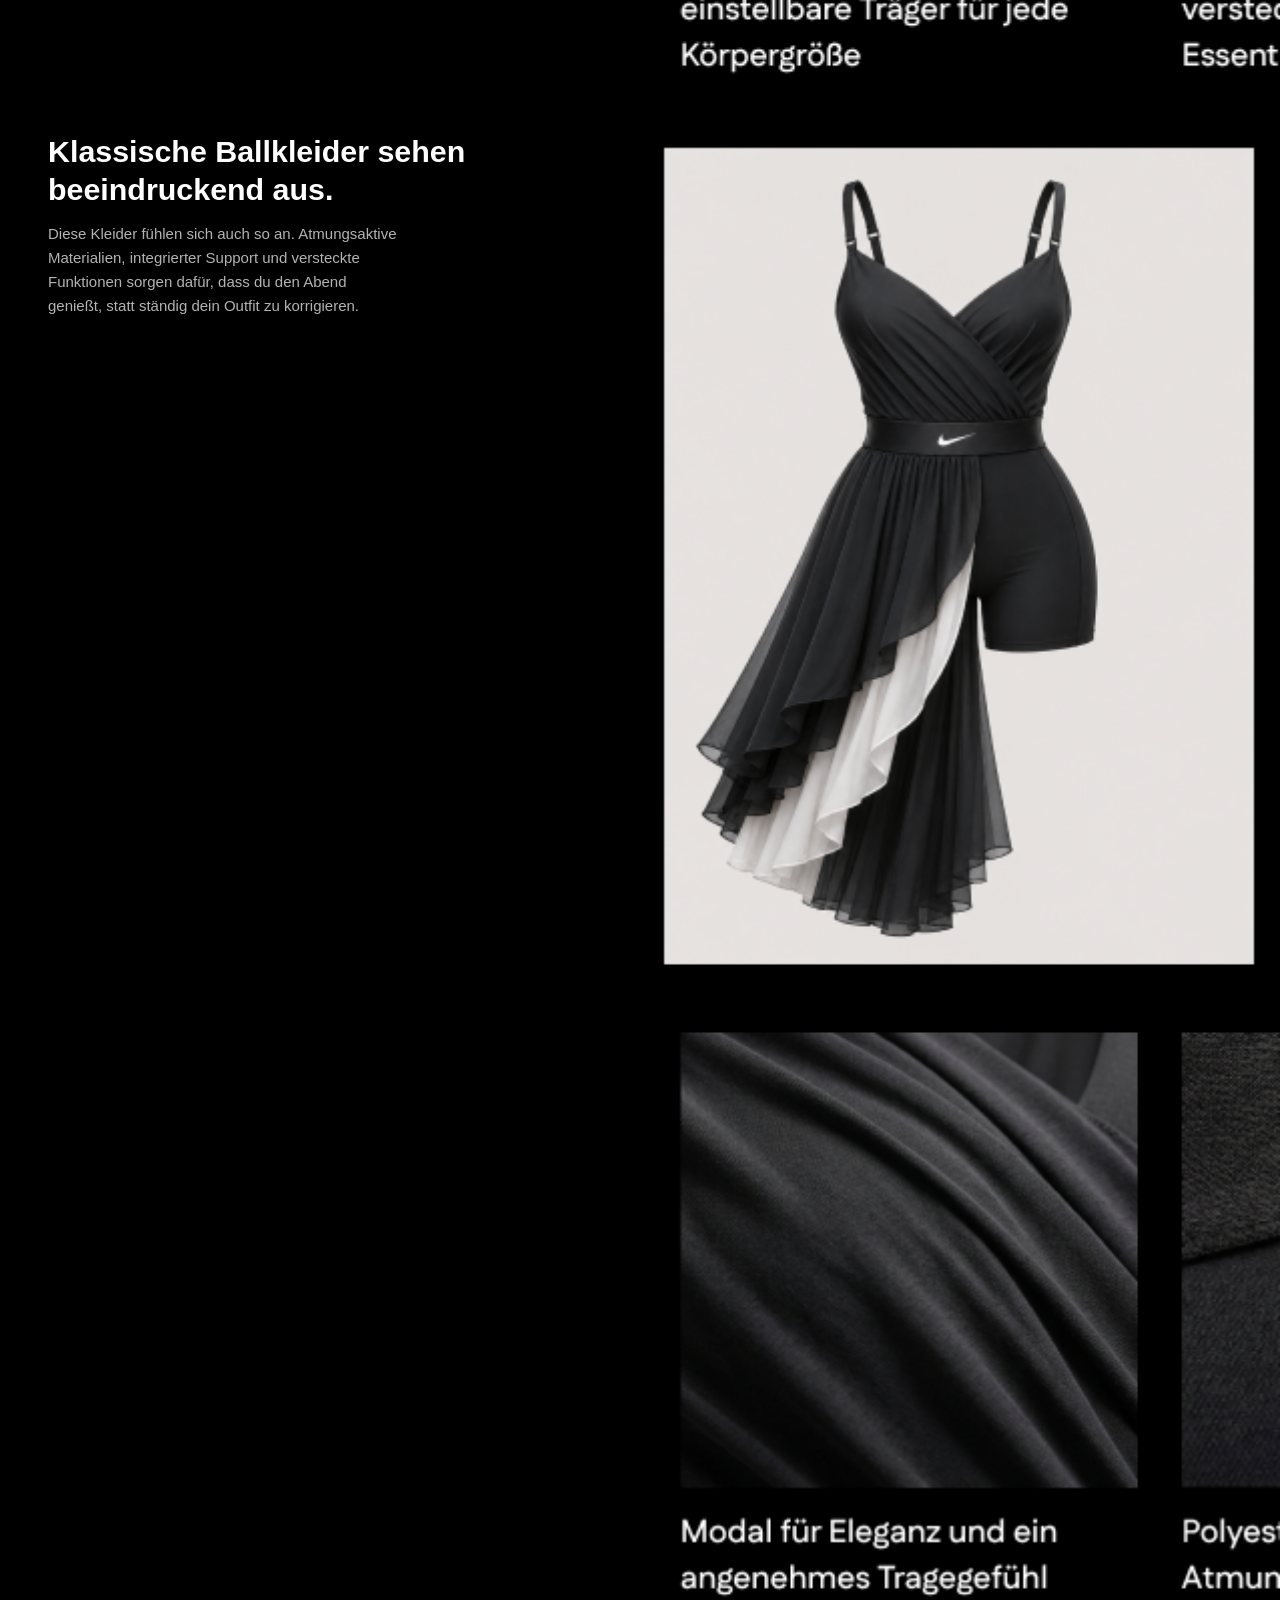
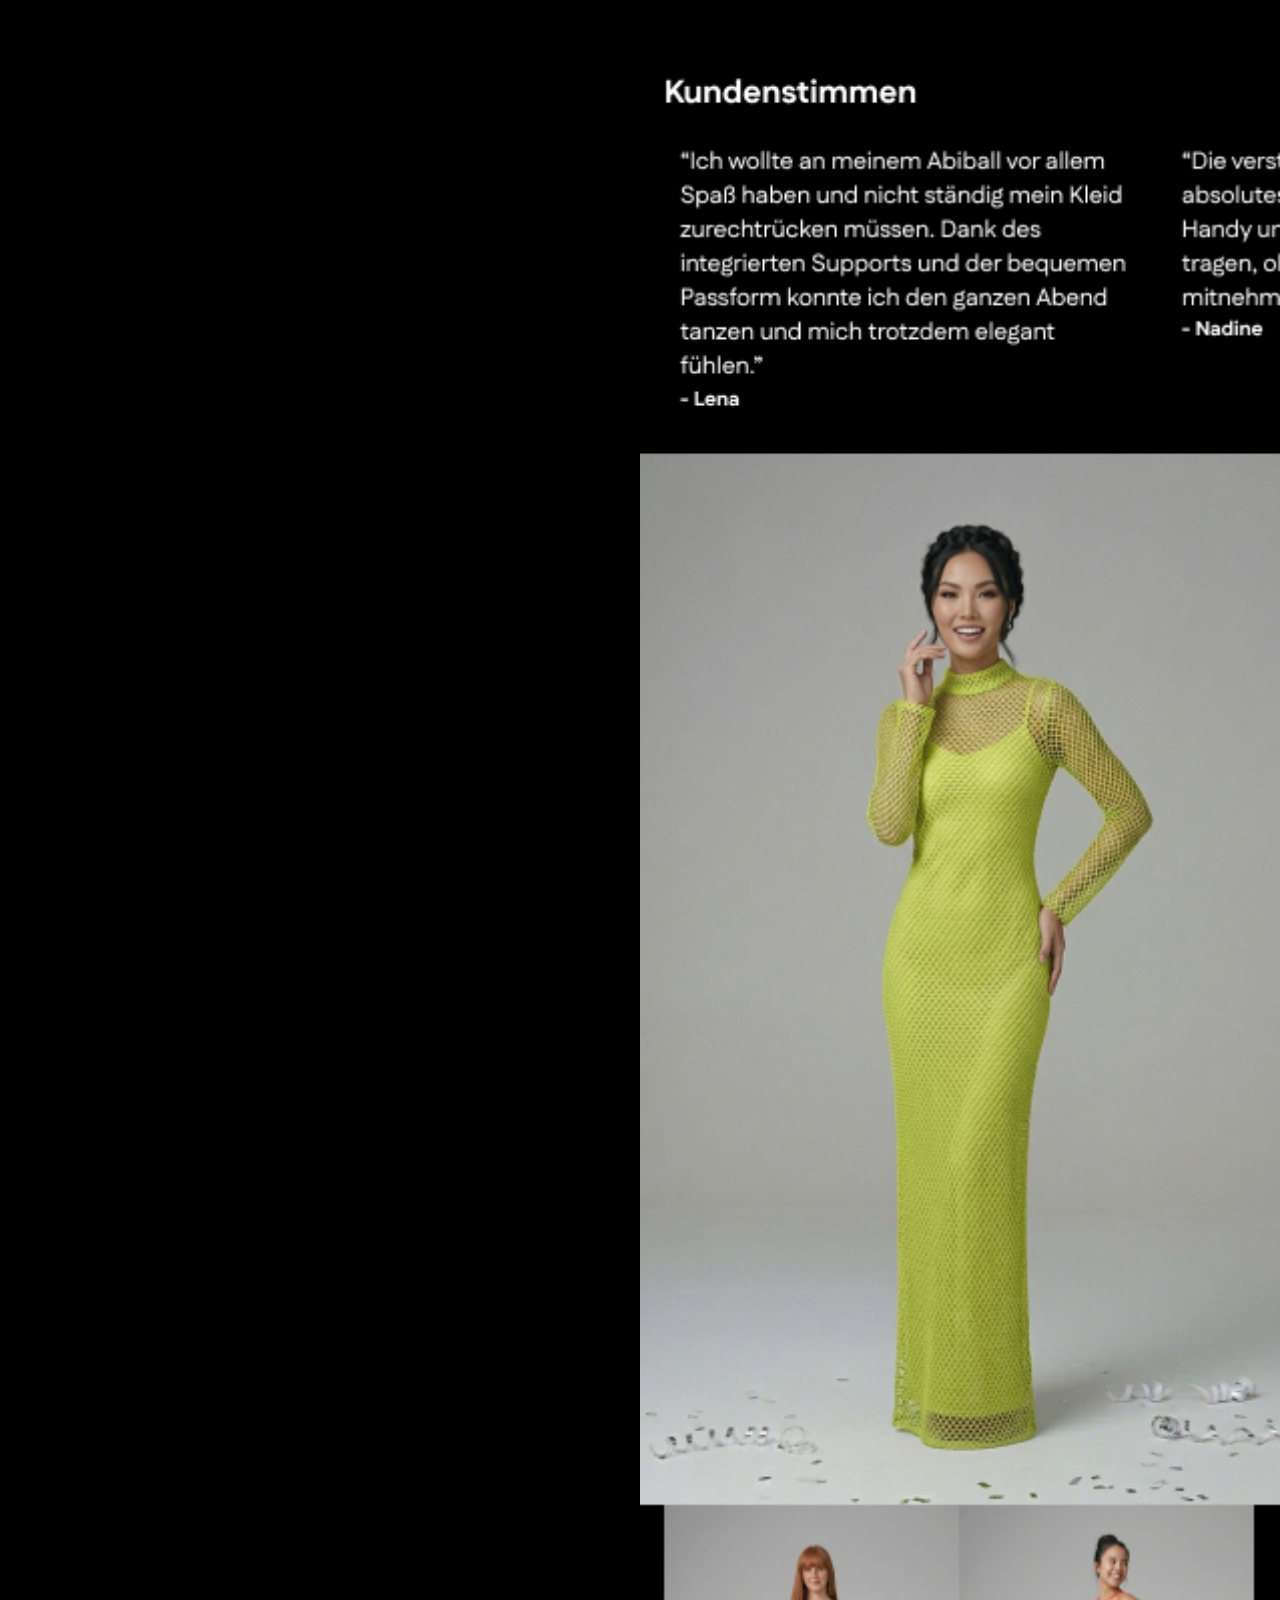
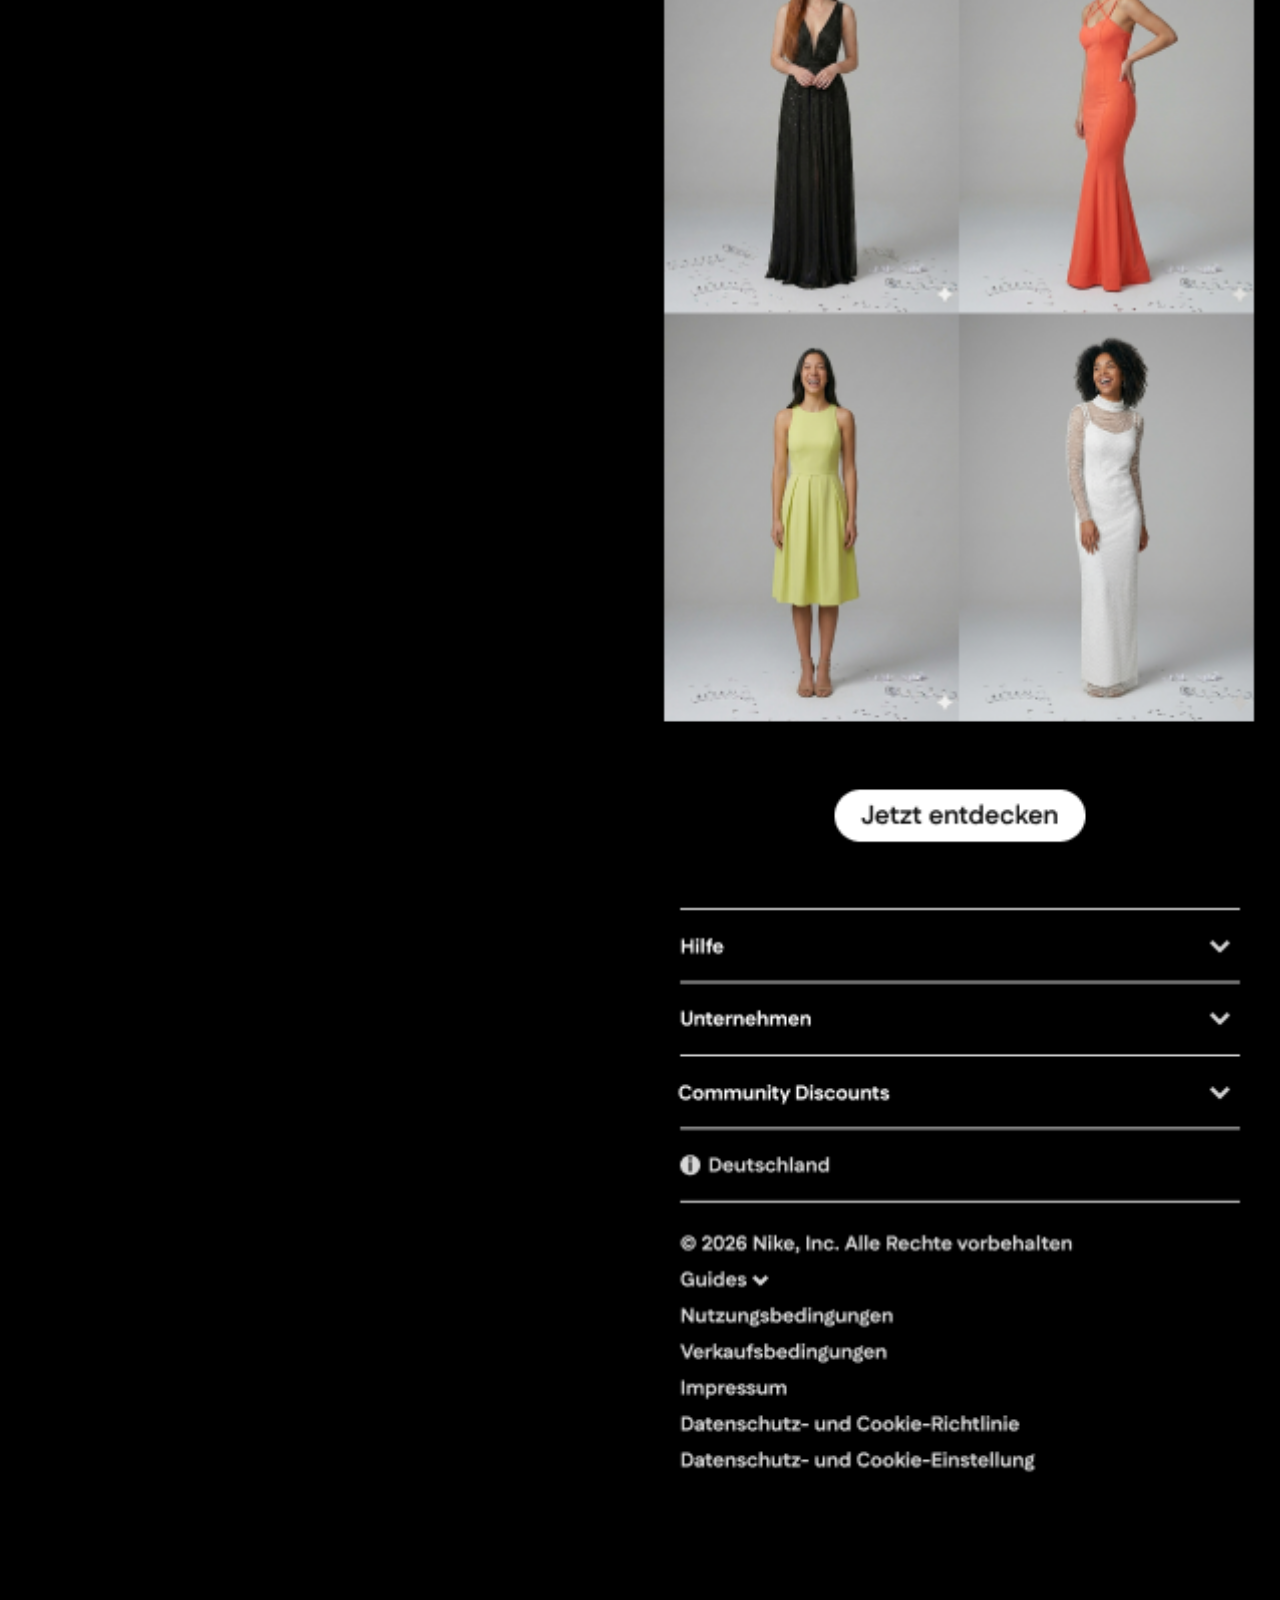
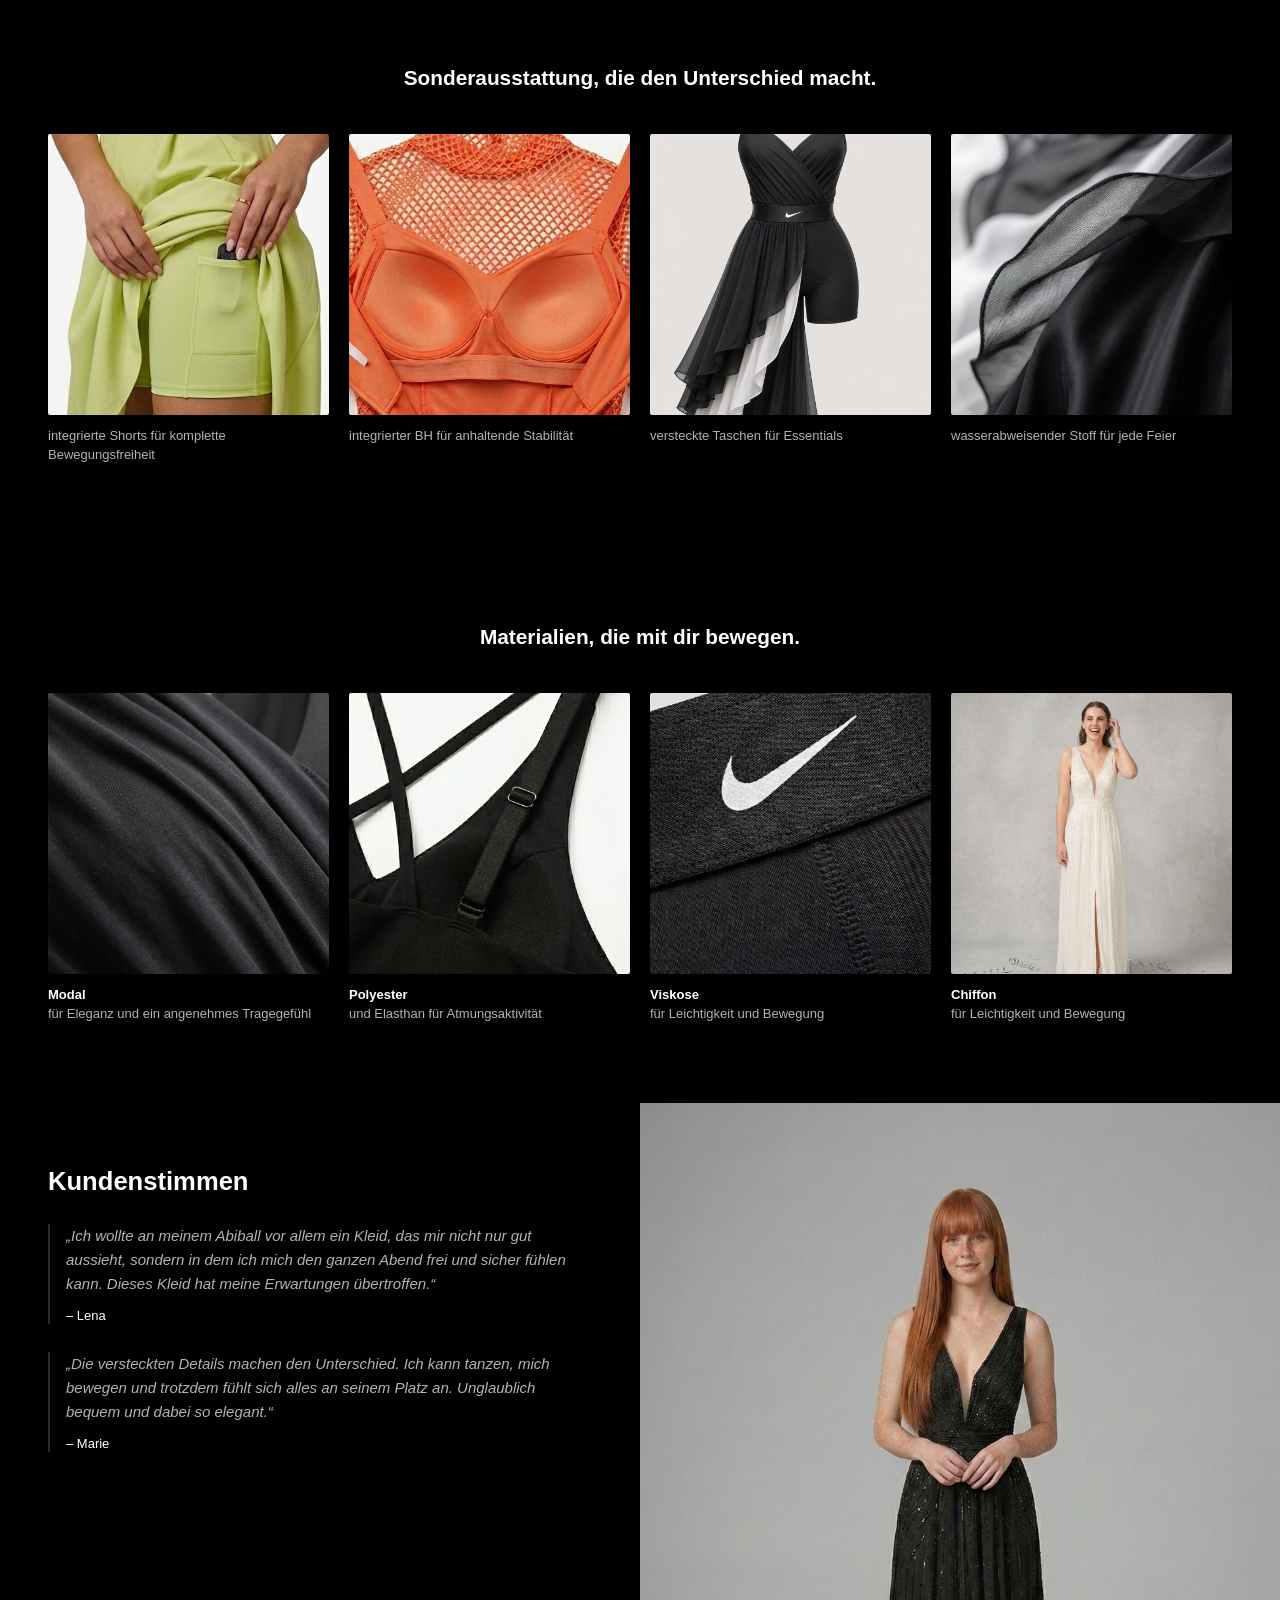
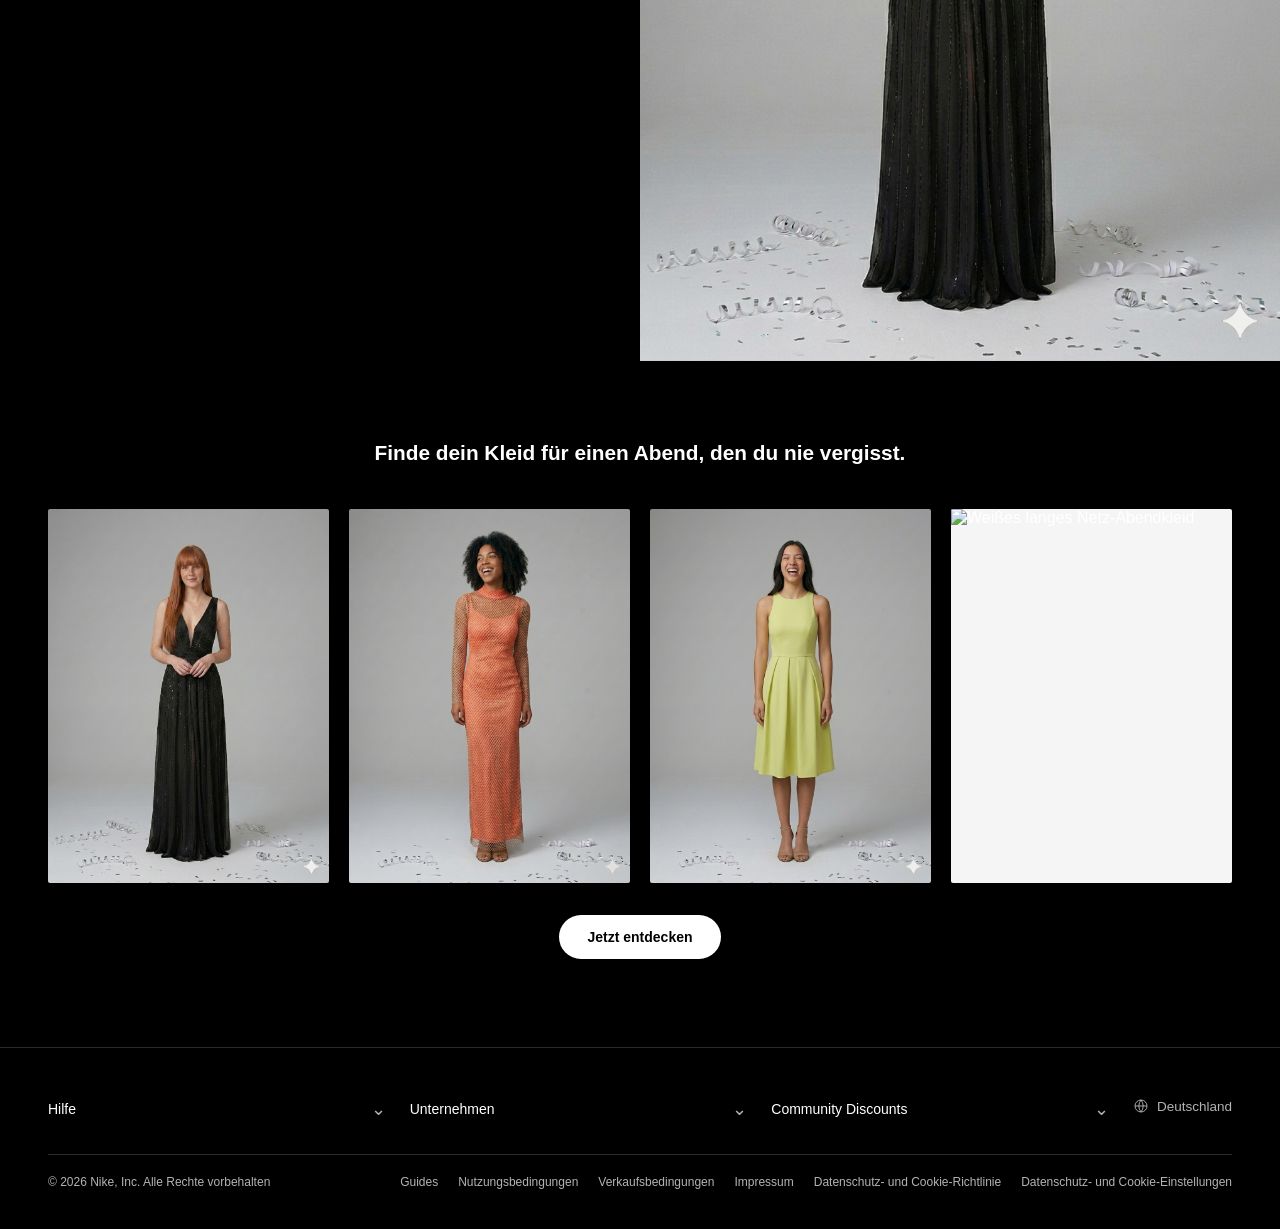
==== commit 752d6e9c: "buttons" ====
--- a/abschlussball/index.html
+++ b/abschlussball/index.html
@@ -25,12 +25,6 @@
       </nav>
 
       <div class="header-actions">
-        <button class="icon-btn" aria-label="Suche">
-          <svg viewBox="0 0 24 24" aria-hidden="true"><circle cx="11" cy="11" r="7"/><line x1="21" y1="21" x2="16.65" y2="16.65"/></svg>
-        </button>
-        <button class="icon-btn cart-btn" aria-label="Warenkorb">
-          <svg viewBox="0 0 24 24" aria-hidden="true"><path d="M4 6h2l1.5 11.5a2 2 0 0 0 2 1.7h7.6a2 2 0 0 0 2-1.7L20 9H7"/><circle cx="10" cy="21" r="1"/><circle cx="17" cy="21" r="1"/></svg>
-        </button>
         <button class="icon-btn menu-toggle" id="menu-toggle" aria-label="Menü öffnen" aria-expanded="false" aria-controls="mobile-nav">
           <svg viewBox="0 0 24 24" aria-hidden="true"><line x1="3" y1="6" x2="21" y2="6"/><line x1="3" y1="12" x2="21" y2="12"/><line x1="3" y1="18" x2="21" y2="18"/></svg>
         </button>
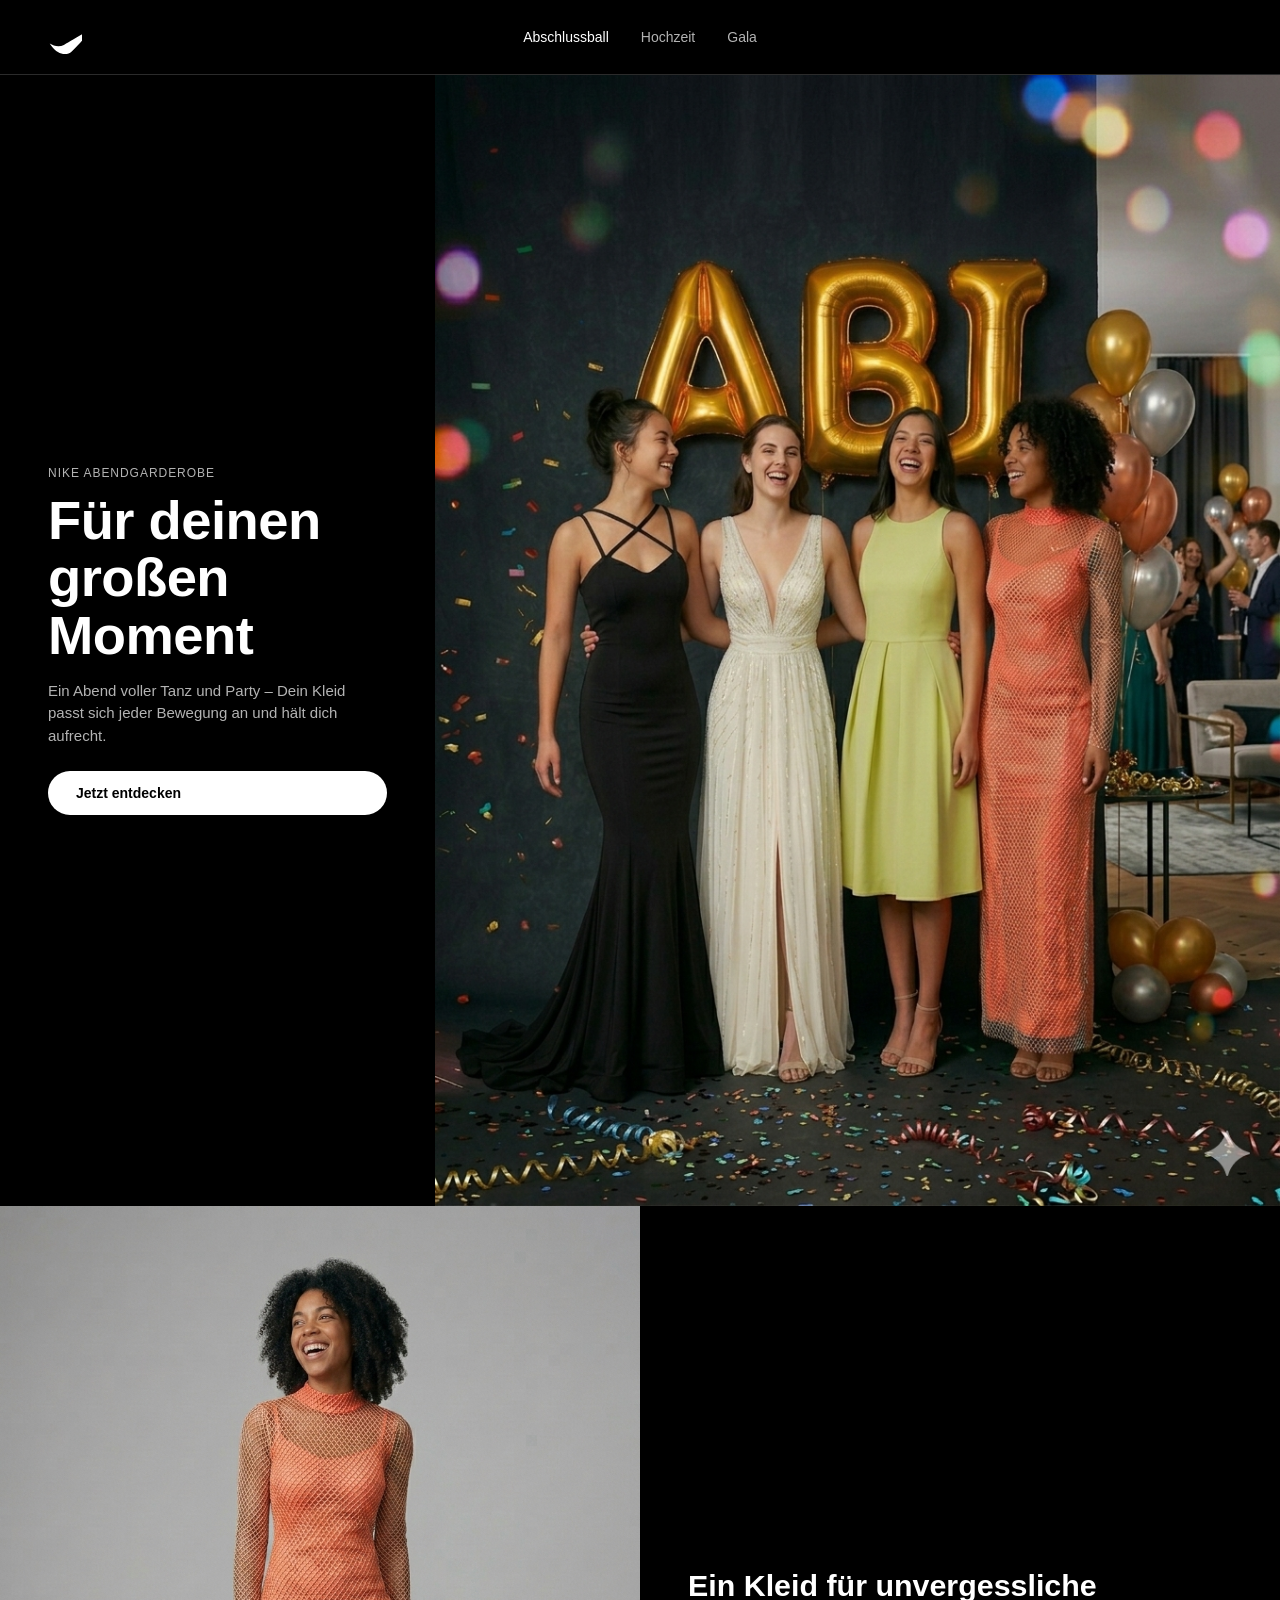
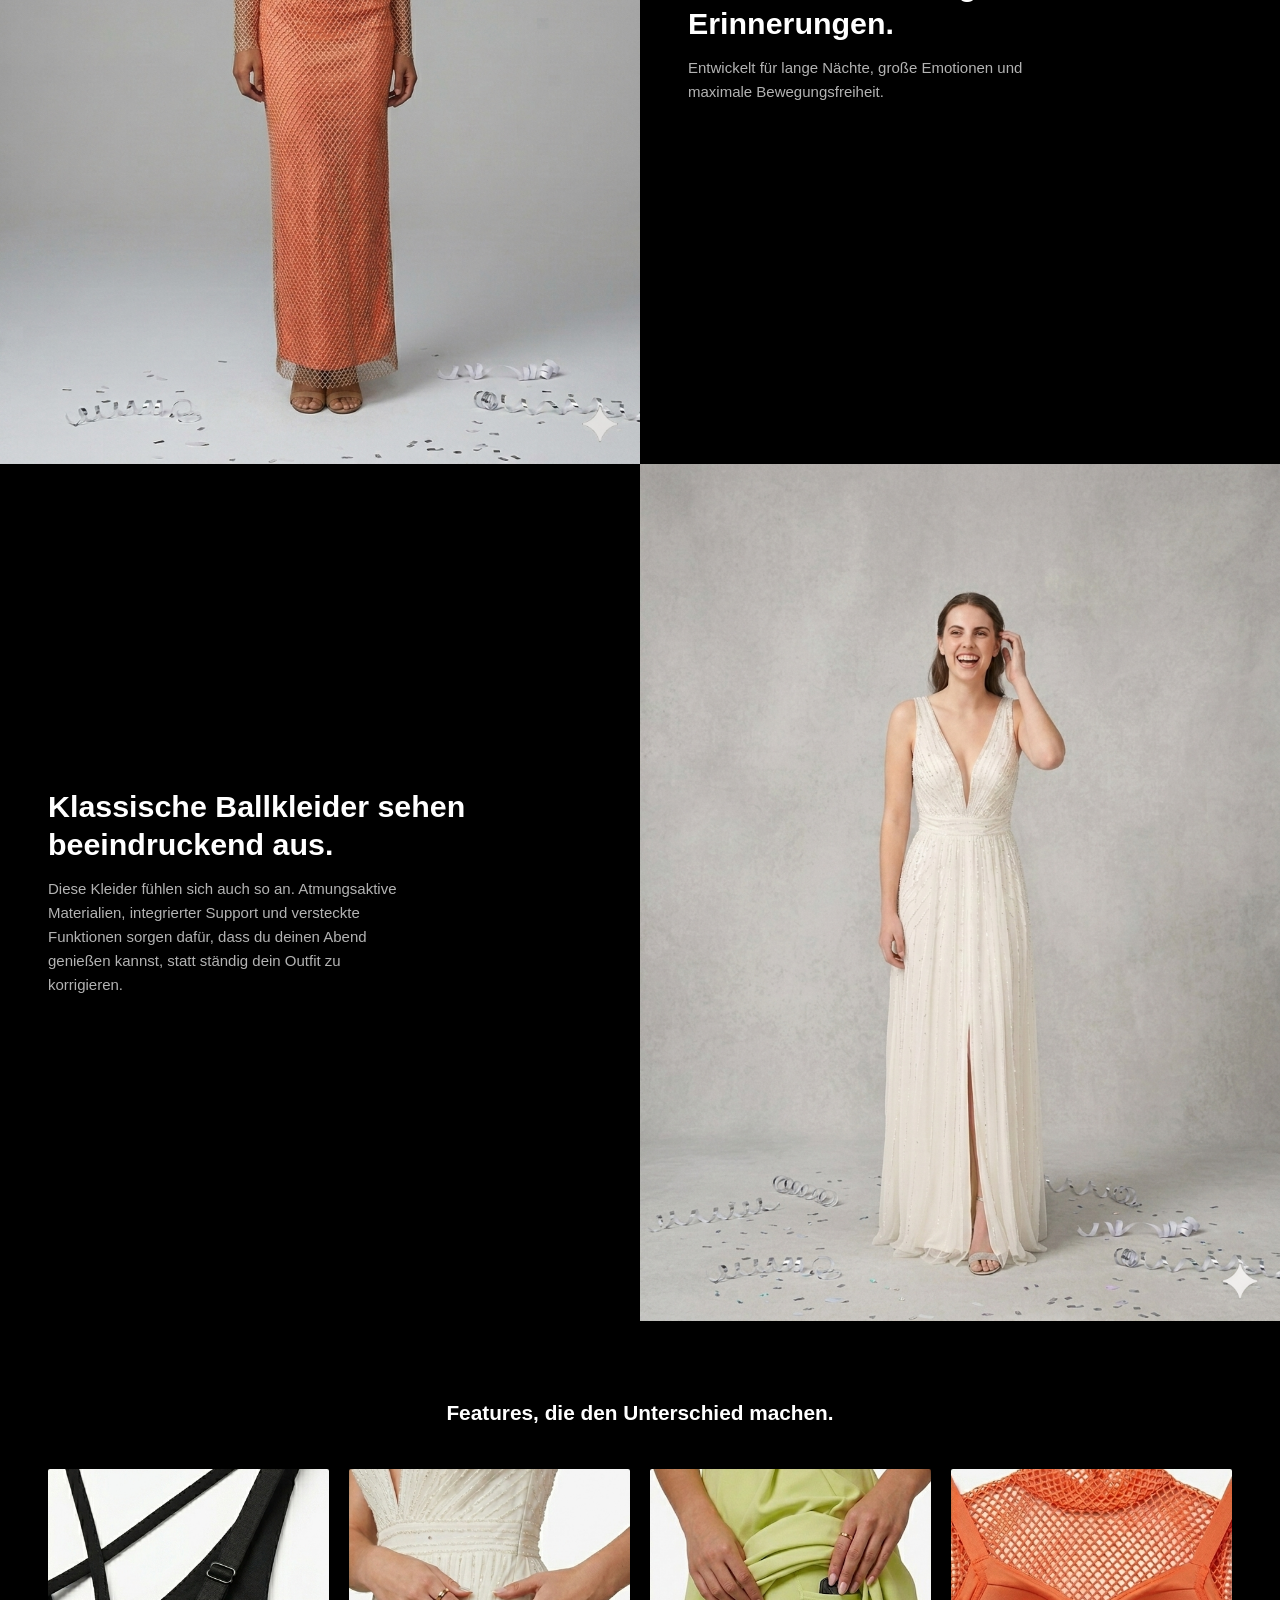
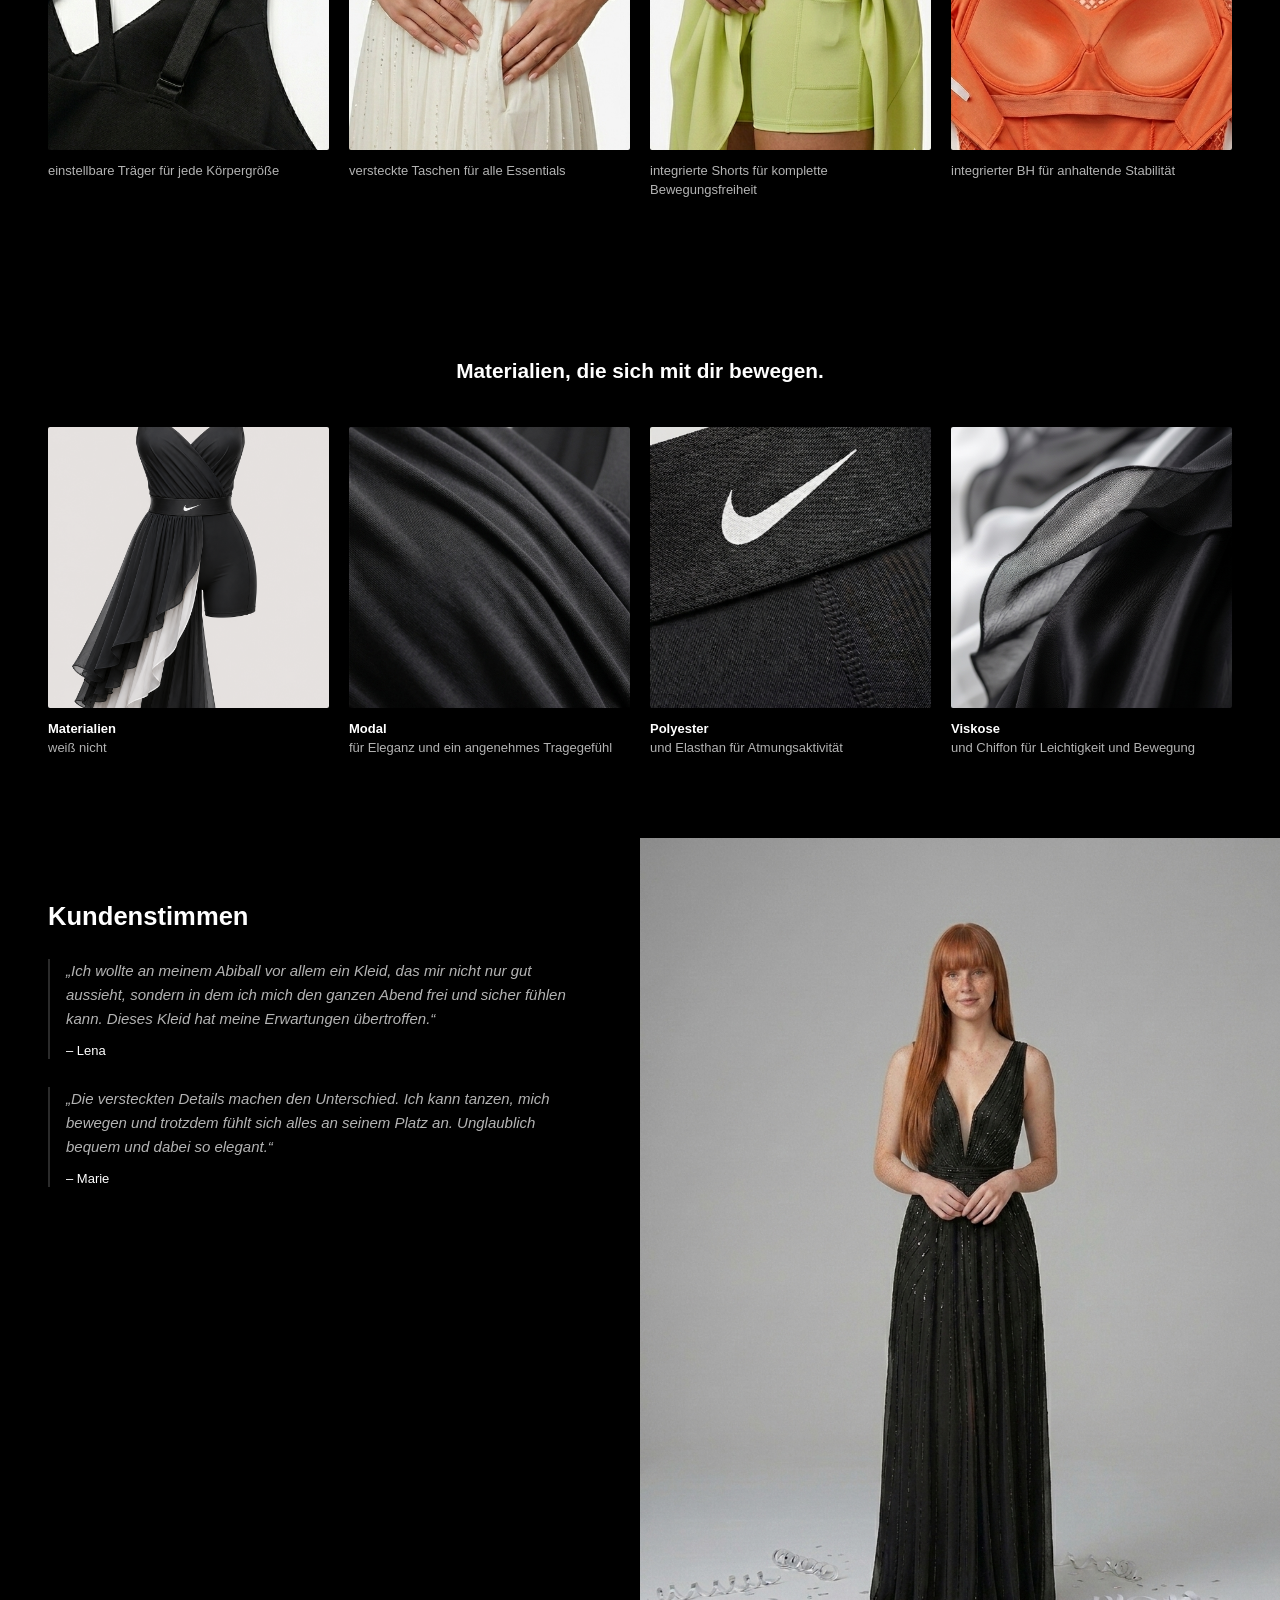
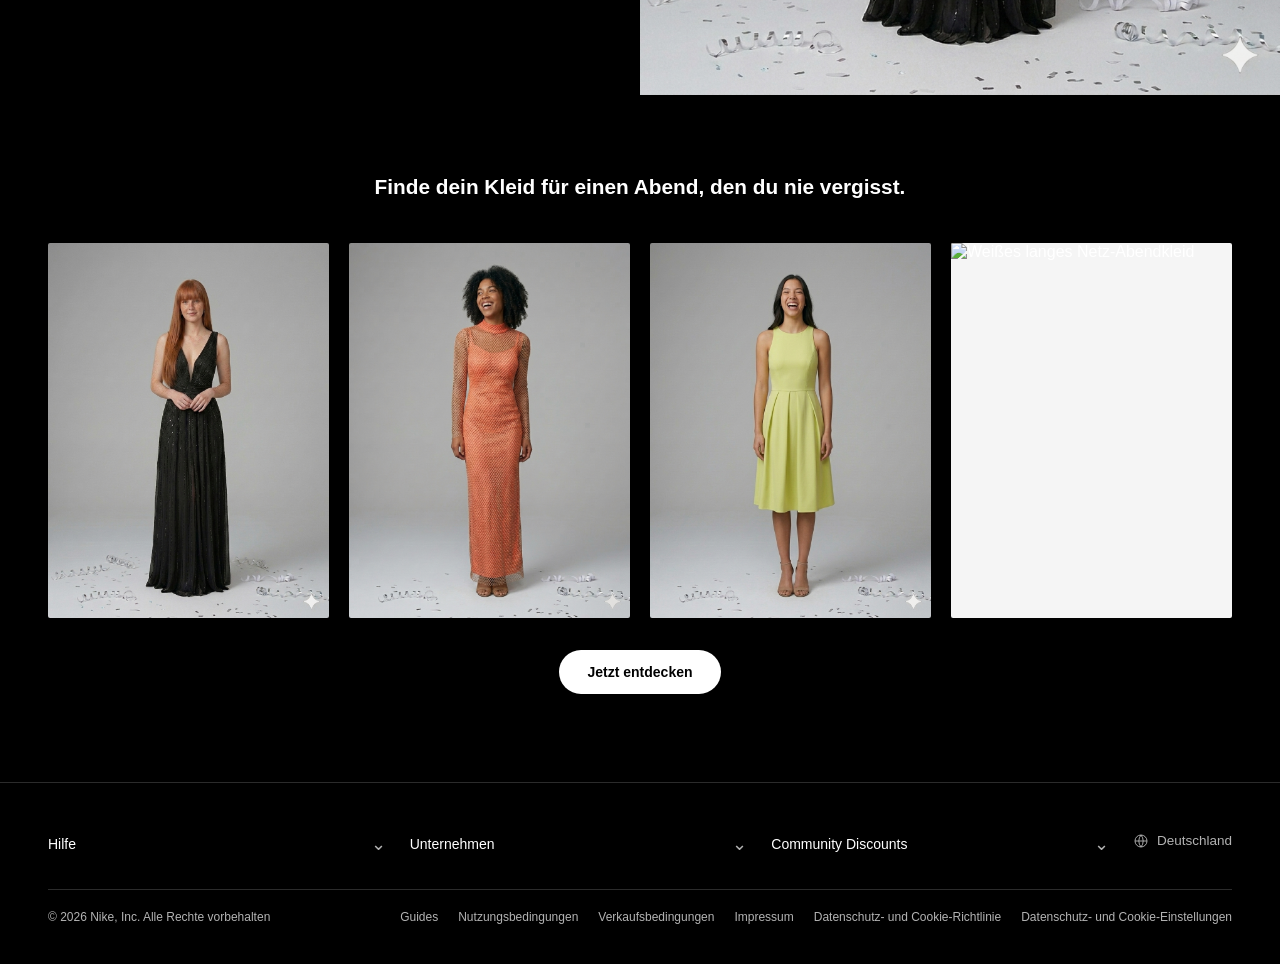
==== commit bca774f7: "materialien" ====
--- a/abschlussball/index.html
+++ b/abschlussball/index.html
@@ -57,7 +57,7 @@
     <!-- ===================== LIFESTYLE SPLIT 1 ===================== -->
     <section class="split">
       <div class="split-image">
-        <img src="assets/images/lifestyle-orange.png" alt="Frau im orangefarbenen Netz-Abendkleid">
+        <img src="assets/images/kleid-orange.png" alt="Frau im orangefarbenen Netz-Abendkleid">
       </div>
       <div class="split-text split-text--dark">
         <h2>Ein Kleid für unvergessliche Erinnerungen.</h2>
@@ -69,17 +69,25 @@
     <section class="split">
       <div class="split-text split-text--dark">
         <h2>Klassische Ballkleider sehen beeindruckend aus.</h2>
-        <p>Diese Kleider fühlen sich auch so an. Atmungsaktive Materialien, integrierter Support und versteckte Funktionen sorgen dafür, dass du den Abend genießt, statt ständig dein Outfit zu korrigieren.</p>
+        <p>Diese Kleider fühlen sich auch so an. Atmungsaktive Materialien, integrierter Support und versteckte Funktionen sorgen dafür, dass du deinen Abend genießen kannst, statt ständig dein Outfit zu korrigieren.</p>
       </div>
       <div class="split-image">
-        <img src="assets/images/lifestyle-creme.png" alt="Frau im cremefarbenen Abendkleid mit V-Ausschnitt">
+        <img src="assets/images/lifesytle-creme.png" alt="Frau im cremefarbenen Abendkleid mit V-Ausschnitt">
       </div>
     </section>
 
     <!-- ===================== SONDERAUSSTATTUNG ===================== -->
     <section class="feature-grid">
-      <h2 class="section-title">Sonderausstattung, die den Unterschied macht.</h2>
+      <h2 class="section-title">Features, die den Unterschied machen.</h2>
       <div class="grid-4">
+        <figure class="feature-item">
+          <img src="assets/images/feautre-traeger.png" alt="Einstellbare Träger, Nahaufnahme">
+          <figcaption>einstellbare Träger für jede Körpergröße</figcaption>
+        </figure>
+        <figure class="feature-item">
+          <img src="assets/images/feautre-tasche.png" alt="Versteckte Tasche im Kleid, Nahaufnahme">
+          <figcaption>versteckte Taschen für alle Essentials</figcaption>
+        </figure>
         <figure class="feature-item">
           <img src="assets/images/feature-shorts.png" alt="Integrierte Shorts im Kleid, Nahaufnahme der Tasche">
           <figcaption>integrierte Shorts für komplette Bewegungsfreiheit</figcaption>
@@ -88,21 +96,17 @@
           <img src="assets/images/feature-bh.png" alt="Integrierter BH in Orange, Nahaufnahme">
           <figcaption>integrierter BH für anhaltende Stabilität</figcaption>
         </figure>
-        <figure class="feature-item">
-          <img src="assets/images/feature-tasche.png" alt="Versteckte Tasche im Kleid, Nahaufnahme">
-          <figcaption>versteckte Taschen für Essentials</figcaption>
-        </figure>
-        <figure class="feature-item">
-          <img src="assets/images/feature-stoff.png" alt="Wasserabweisender, fließender Stoff in Schwarz">
-          <figcaption>wasserabweisender Stoff für jede Feier</figcaption>
-        </figure>
       </div>
     </section>
 
     <!-- ===================== MATERIALIEN ===================== -->
     <section class="feature-grid">
-      <h2 class="section-title">Materialien, die mit dir bewegen.</h2>
+      <h2 class="section-title">Materialien, die sich mit dir bewegen.</h2>
       <div class="grid-4">
+        <figure class="feature-item">
+          <img src="assets/images/material.png" alt="Kleid in Bestandteilen, Nahaufnahme">
+          <figcaption><strong>Materialien</strong><br>weiß nicht</figcaption>
+        </figure>
         <figure class="feature-item">
           <img src="assets/images/material-modal.png" alt="Modal-Stoff, Nahaufnahme">
           <figcaption><strong>Modal</strong><br>für Eleganz und ein angenehmes Tragegefühl</figcaption>
@@ -112,12 +116,8 @@
           <figcaption><strong>Polyester</strong><br>und Elasthan für Atmungsaktivität</figcaption>
         </figure>
         <figure class="feature-item">
-          <img src="assets/images/material-viskose.png" alt="Viskose-Stoff, Nahaufnahme">
-          <figcaption><strong>Viskose</strong><br>für Leichtigkeit und Bewegung</figcaption>
-        </figure>
-        <figure class="feature-item">
-          <img src="assets/images/material-chiffon.png" alt="Chiffon-Stoff, Nahaufnahme">
-          <figcaption><strong>Chiffon</strong><br>für Leichtigkeit und Bewegung</figcaption>
+          <img src="assets/images/material-chiffon.png" alt="Viskose-/Chiffon-Stoff, Nahaufnahme">
+          <figcaption><strong>Viskose</strong><br>und Chiffon für Leichtigkeit und Bewegung</figcaption>
         </figure>
       </div>
     </section>
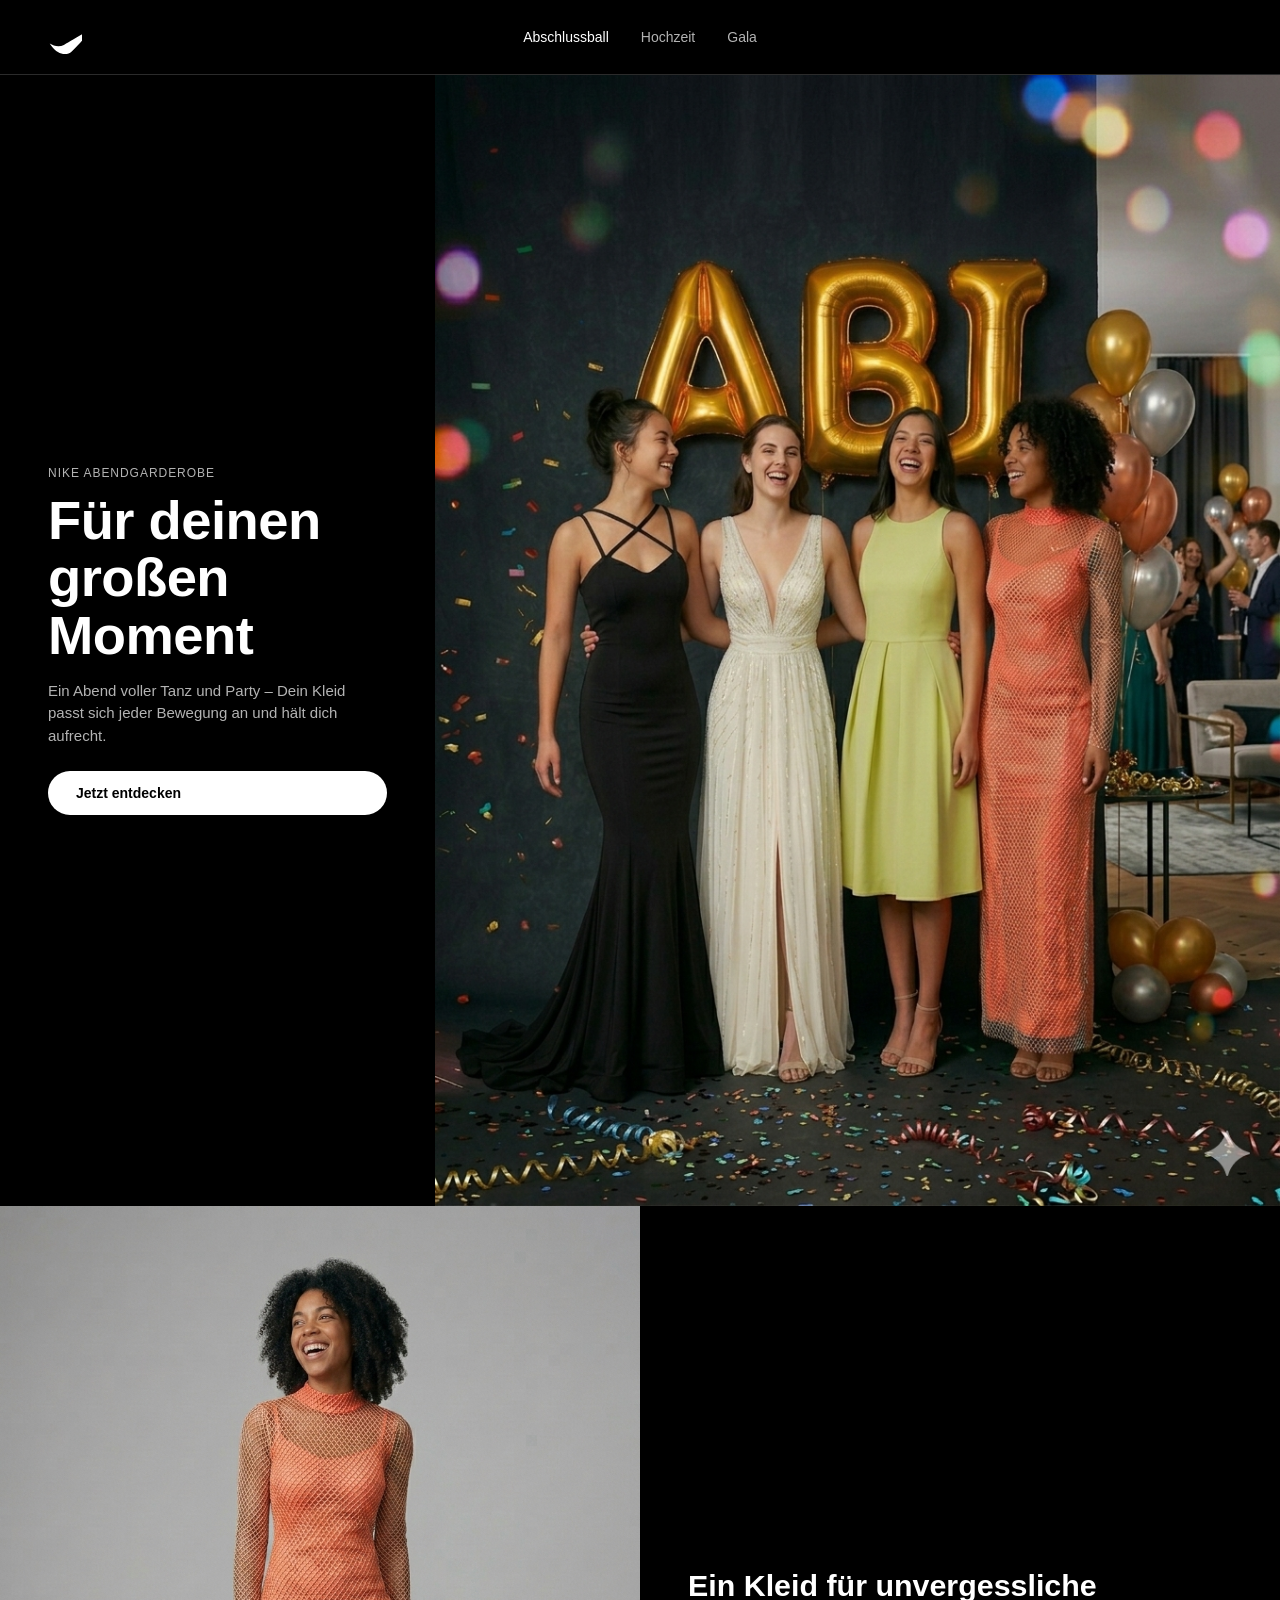
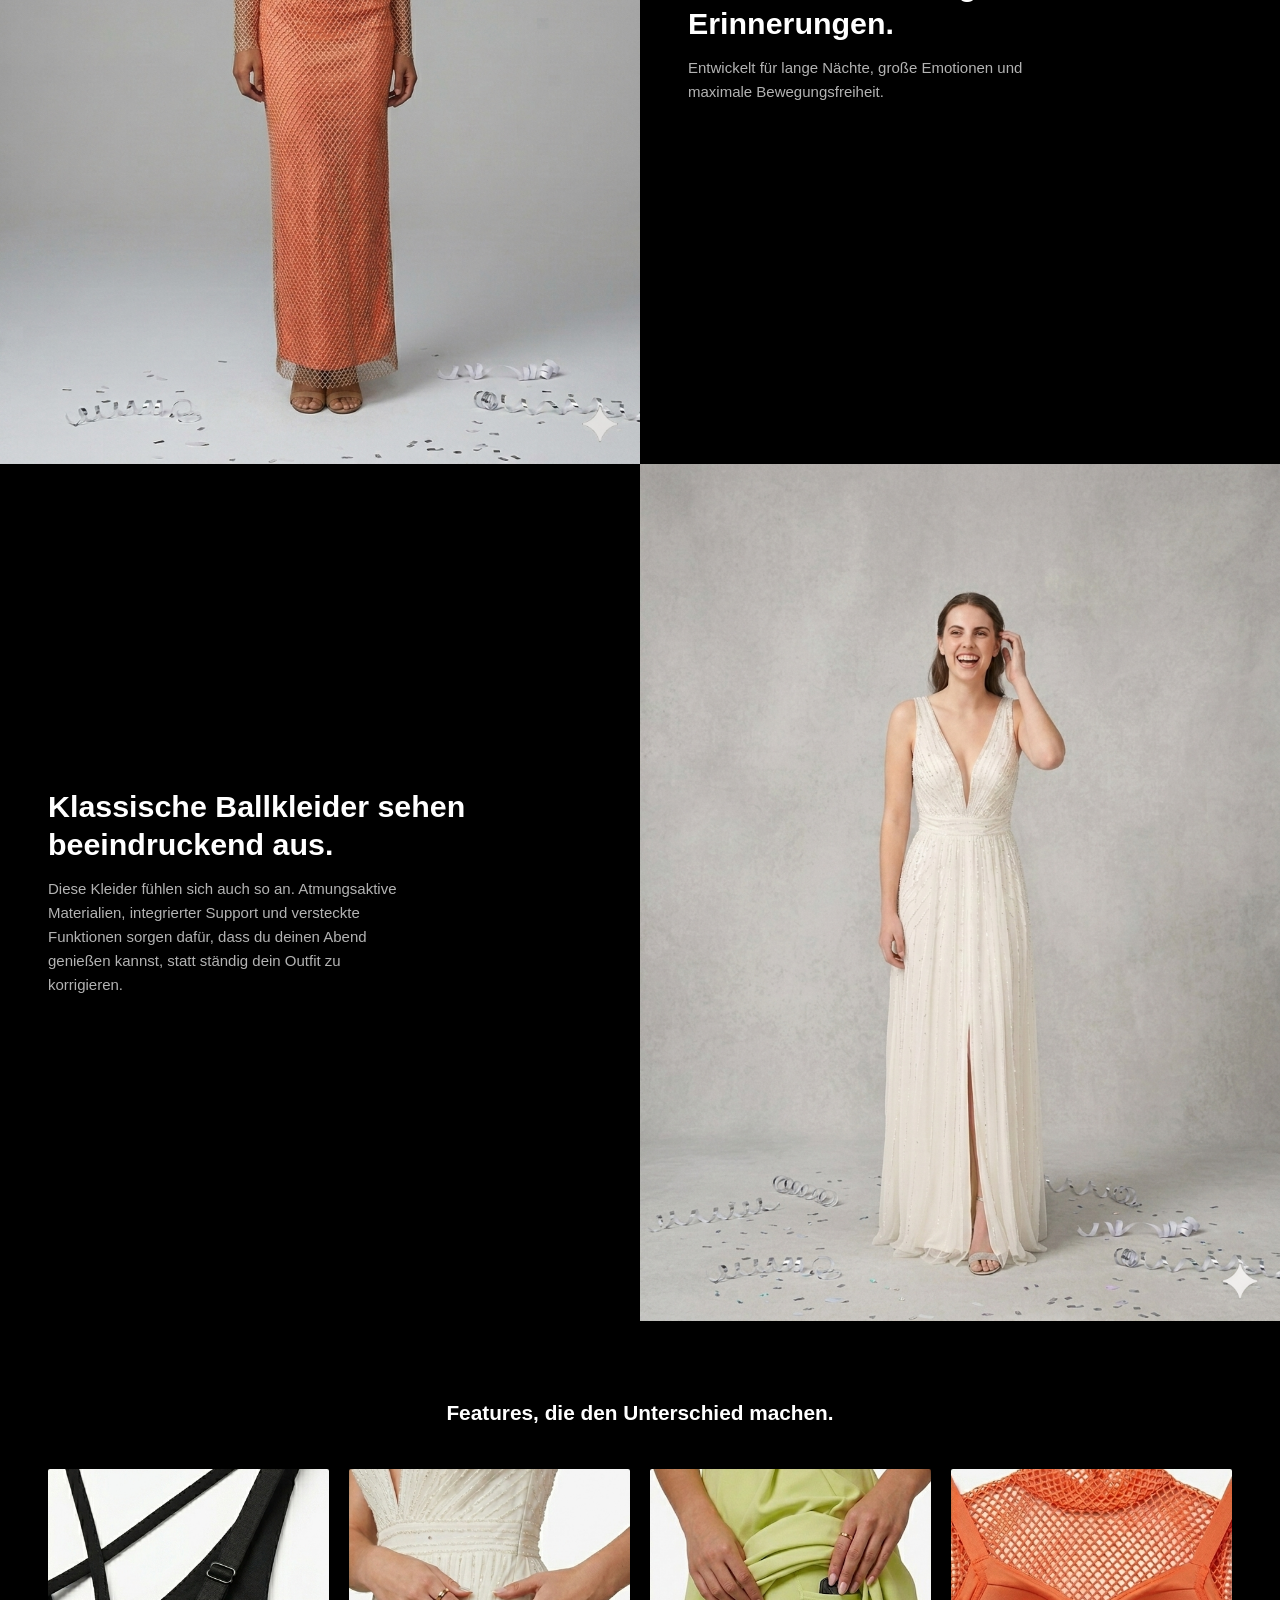
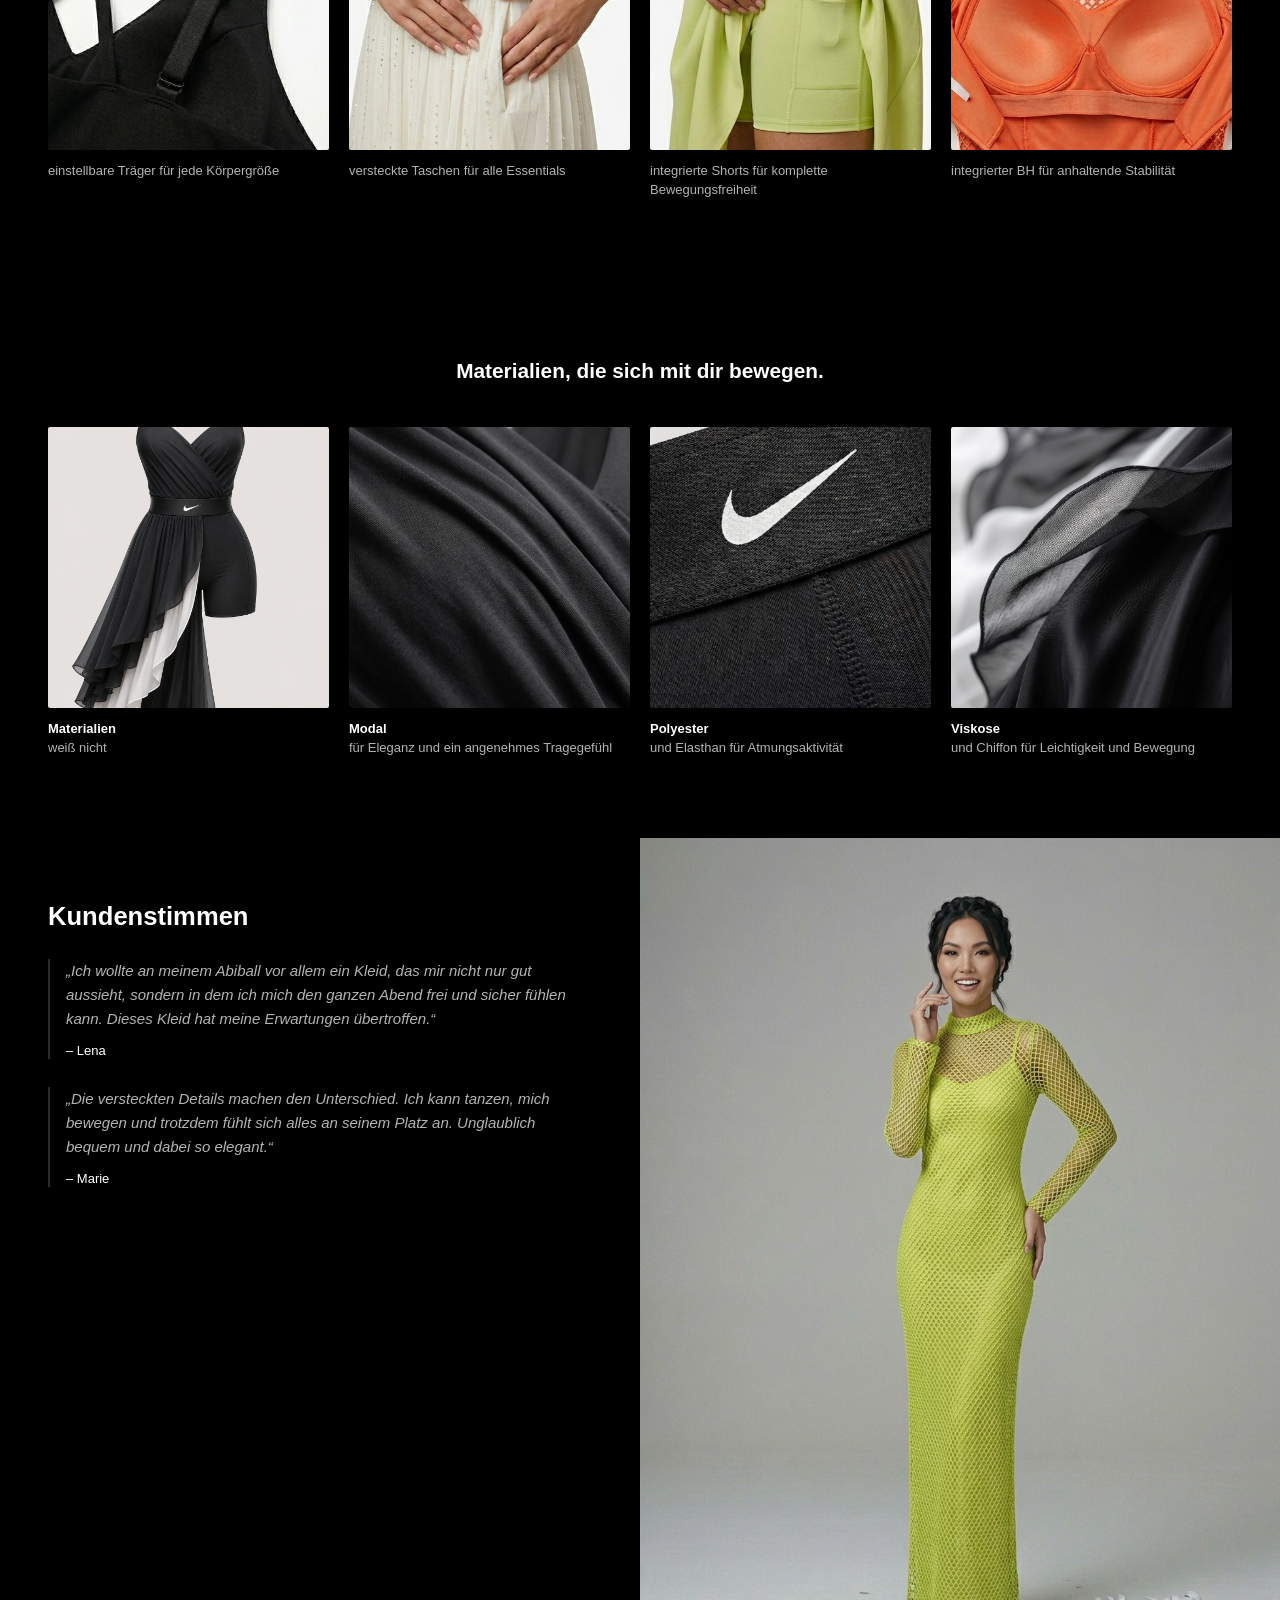
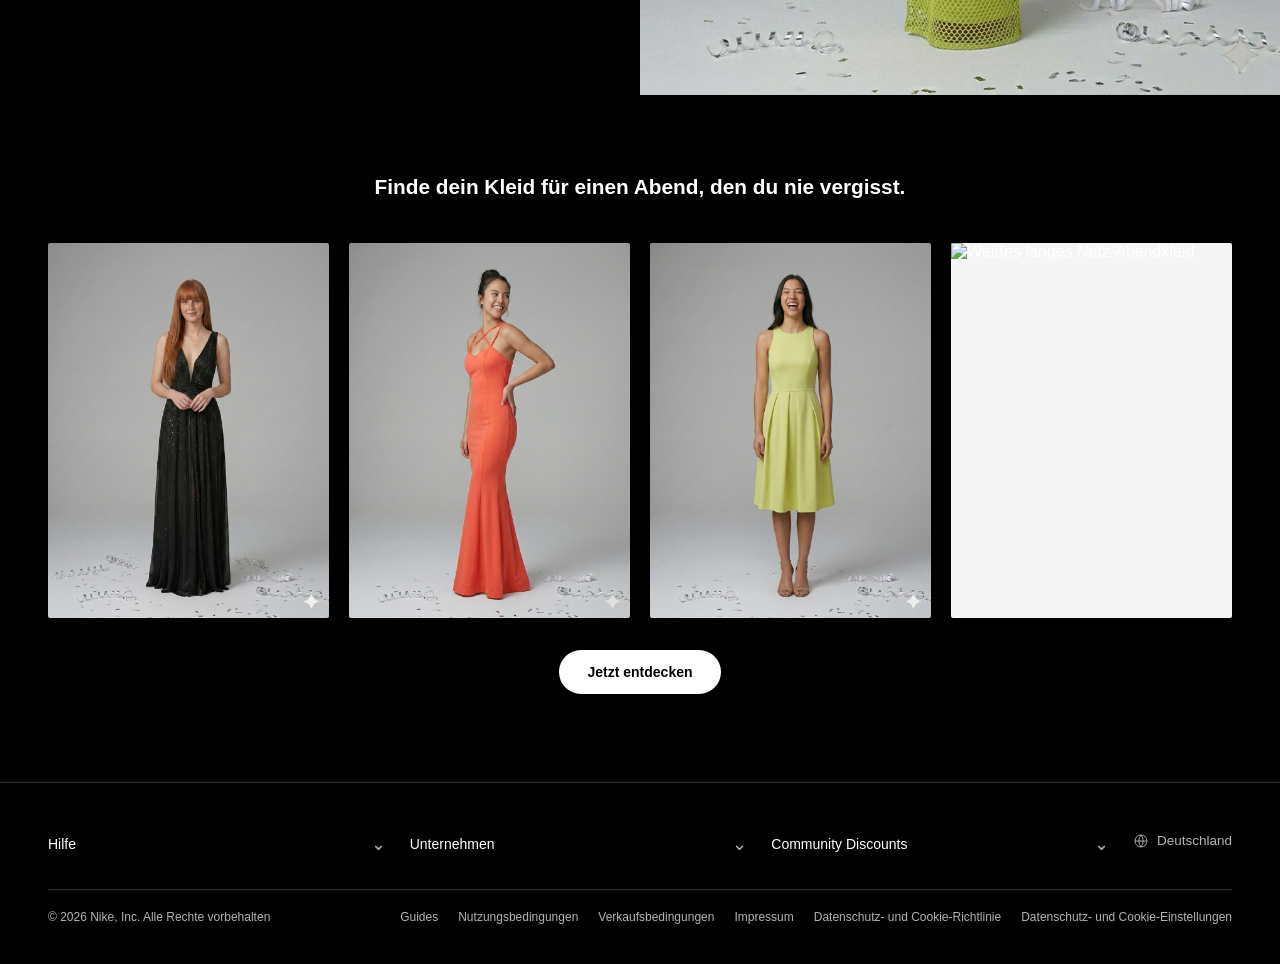
==== commit 6783cdb4: "gala" ====
--- a/abschlussball/index.html
+++ b/abschlussball/index.html
@@ -136,7 +136,7 @@
         </blockquote>
       </div>
       <div class="testimonials-image">
-        <img src="assets/images/kundenstimme.png" alt="Frau im gelb-grünen Netz-Abendkleid">
+        <img src="assets/images/kleid-gruen-lang.png" alt="Frau im gelb-grünen Netz-Abendkleid">
       </div>
     </section>
 
@@ -148,7 +148,7 @@
           <img src="assets/images/kleid-schwarz.png" alt="Schwarzes langes Abendkleid">
         </a>
         <a href="#" class="product-card">
-          <img src="assets/images/kleid-orange.png" alt="Orangefarbenes Abendkleid mit Schleppe">
+          <img src="assets/images/lifestyle-orange.png" alt="Orangefarbenes Abendkleid">
         </a>
         <a href="#" class="product-card">
           <img src="assets/images/kleid-gruen-kurz.png" alt="Kurzes gelb-grünes Cocktailkleid"></a>
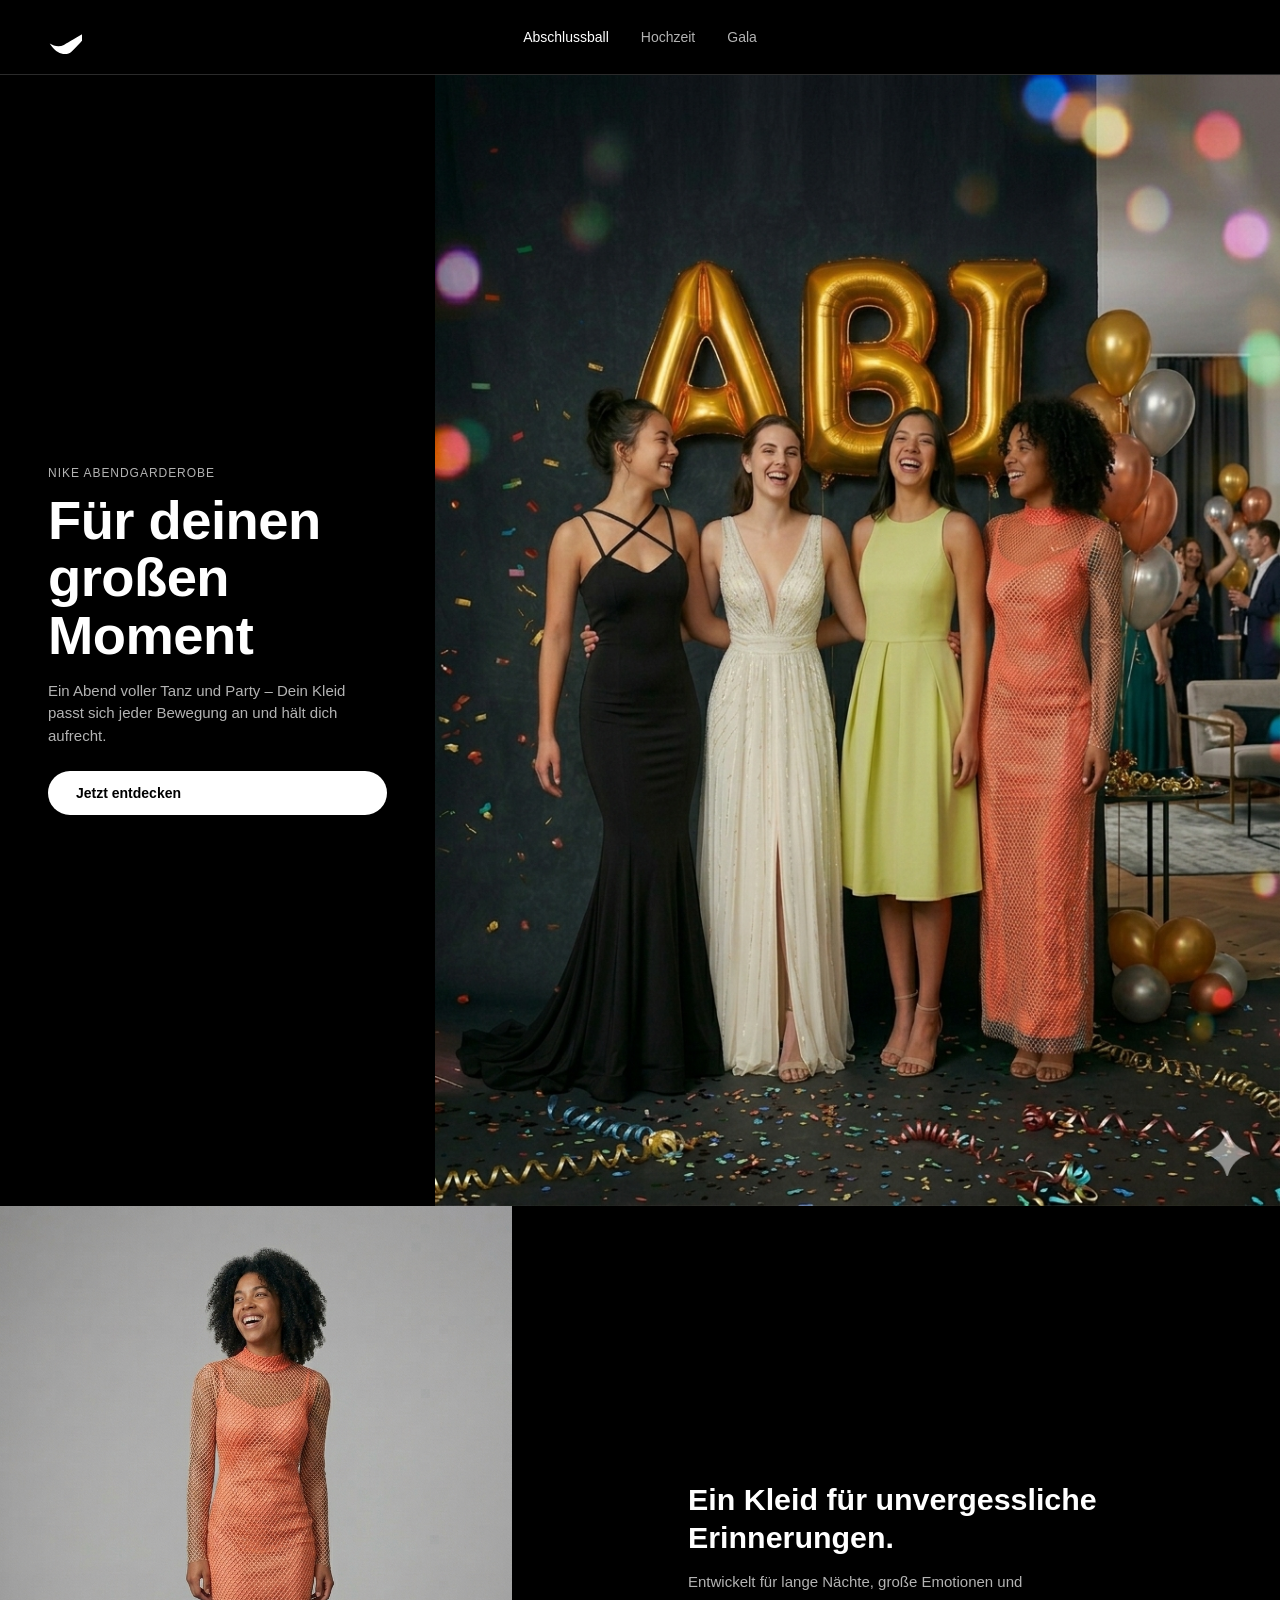
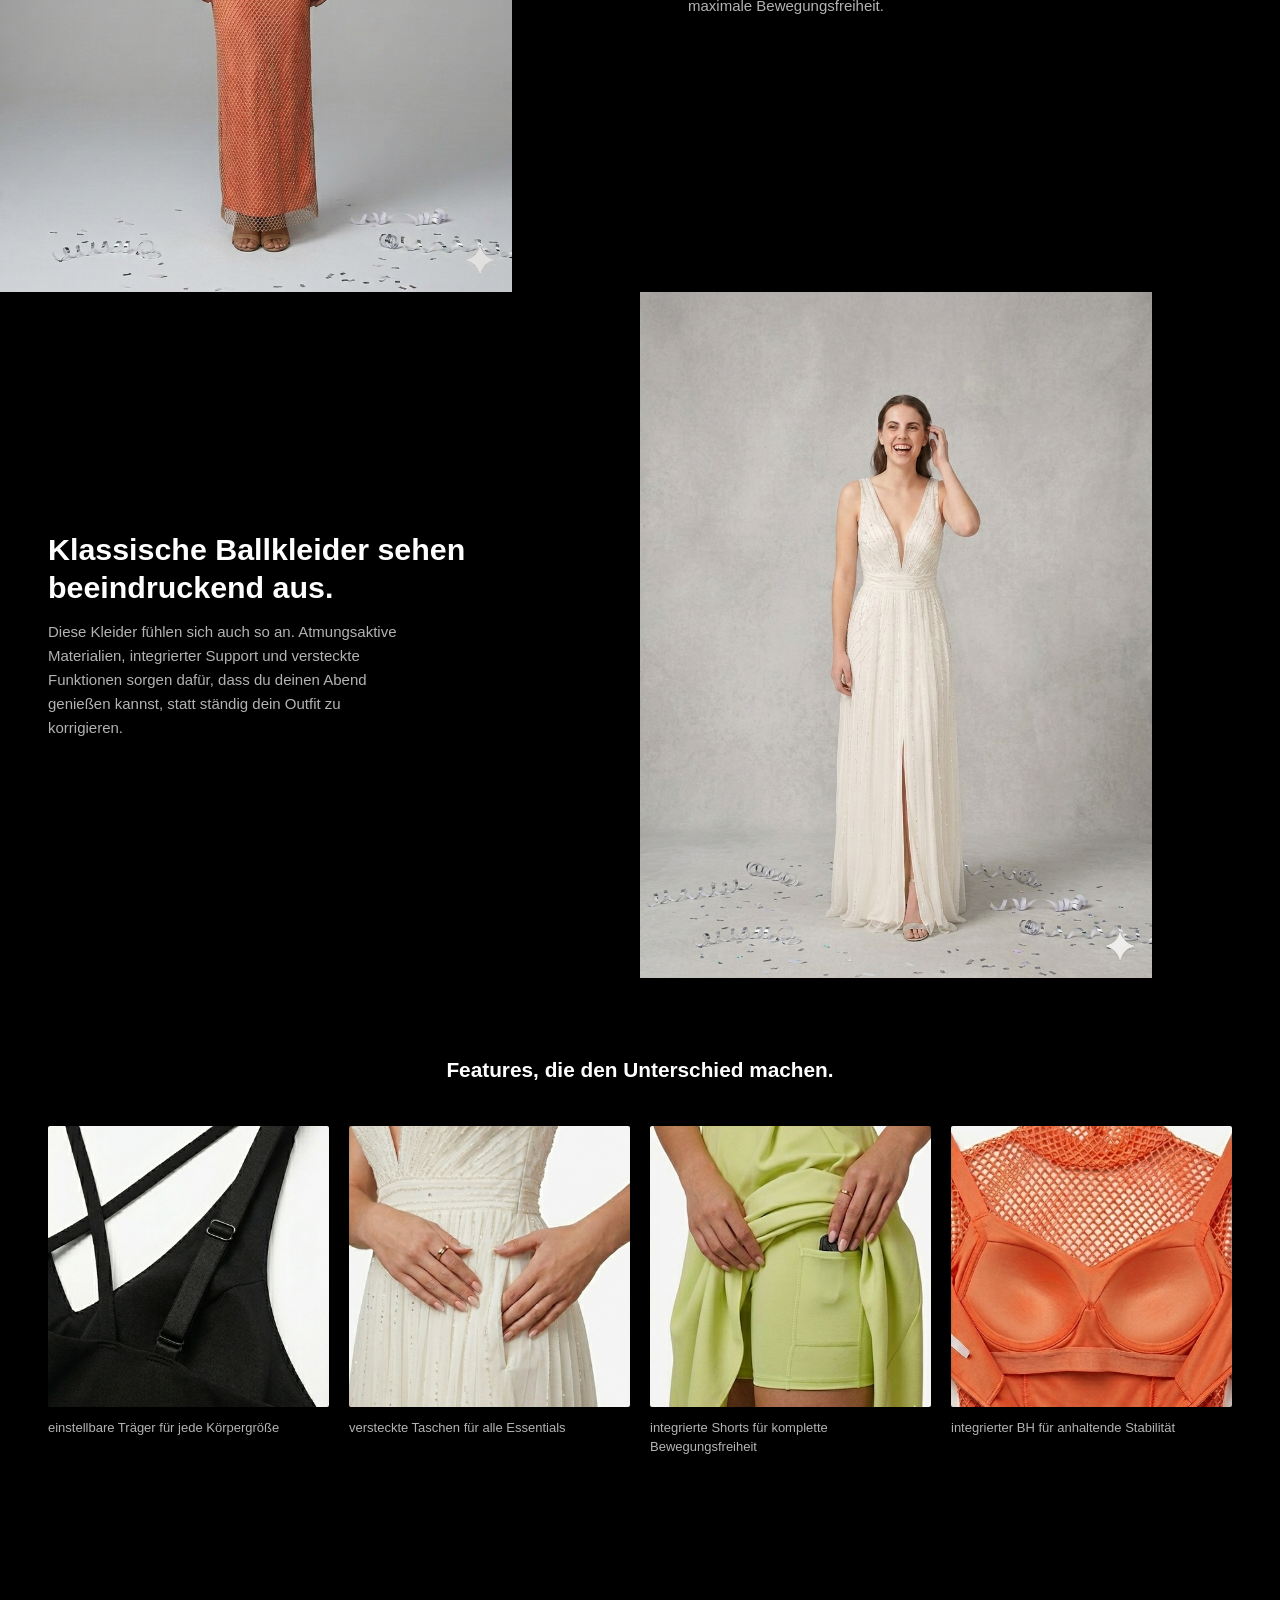
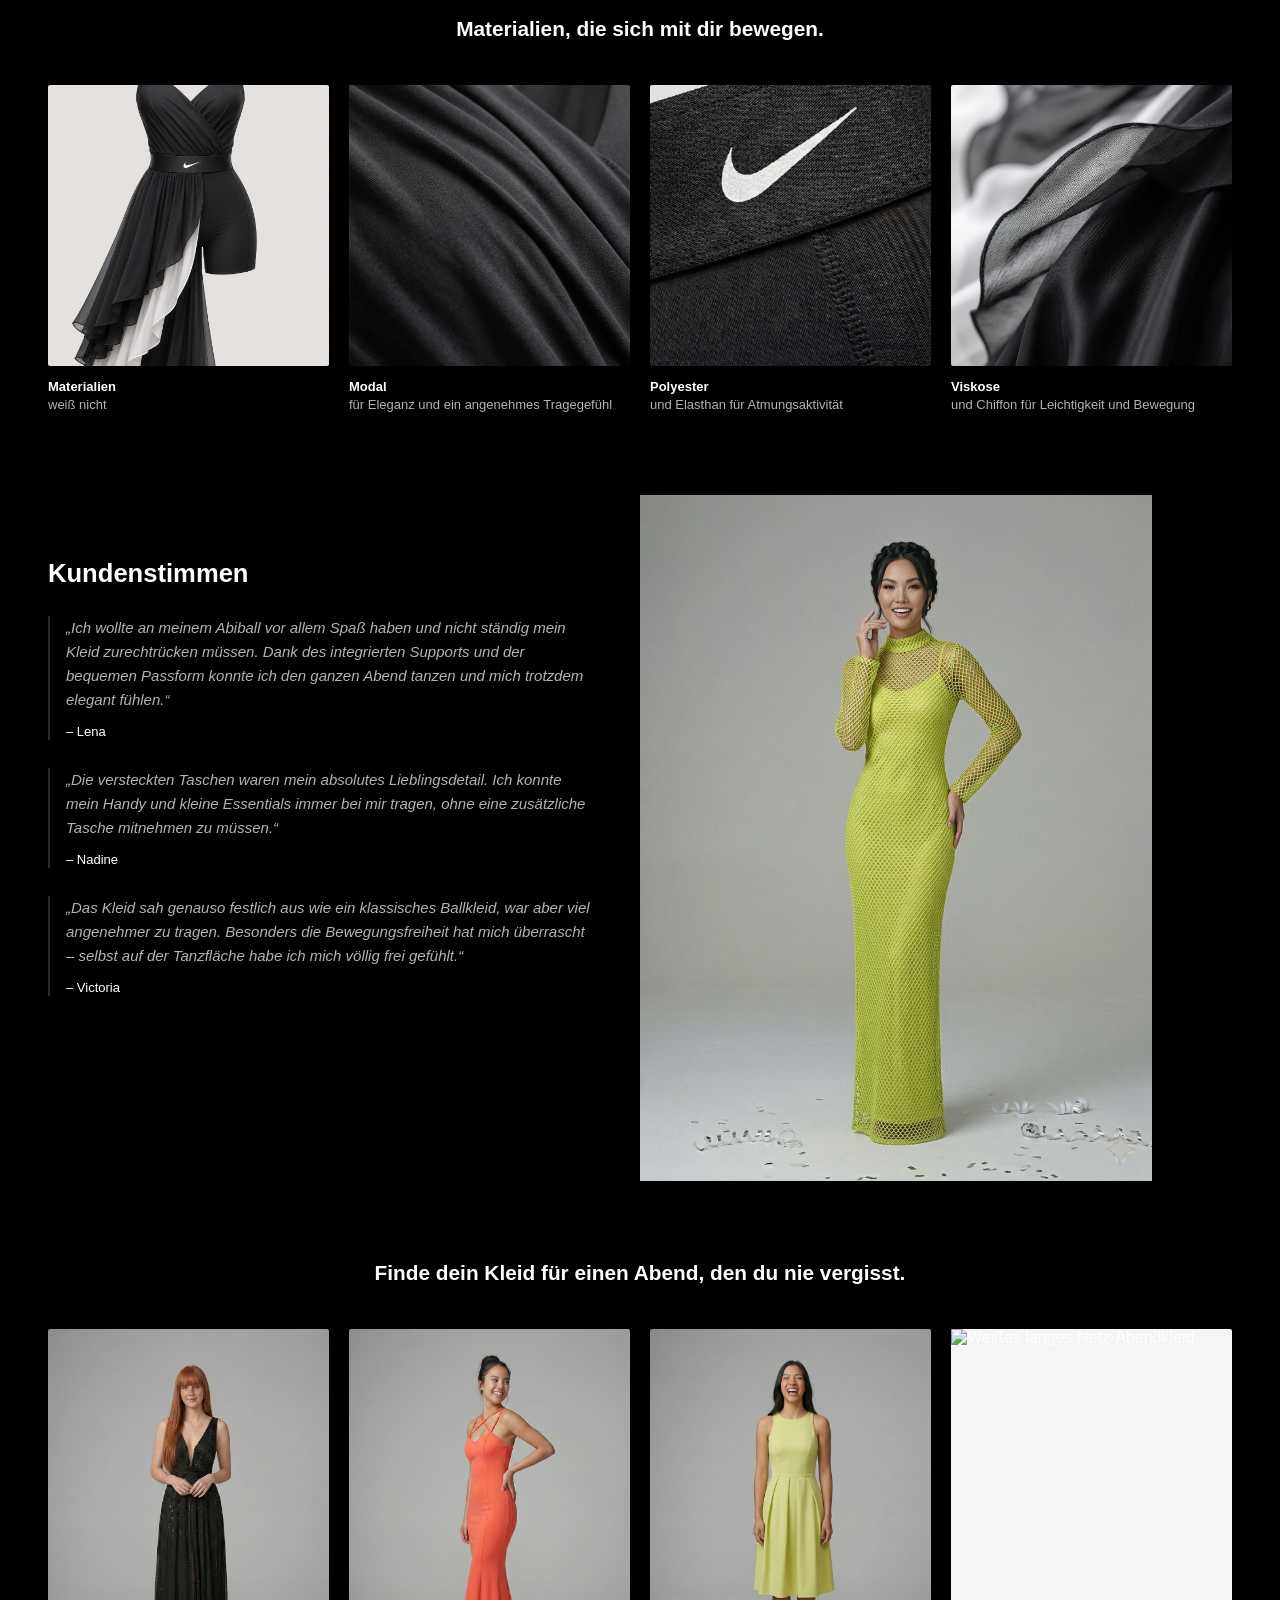
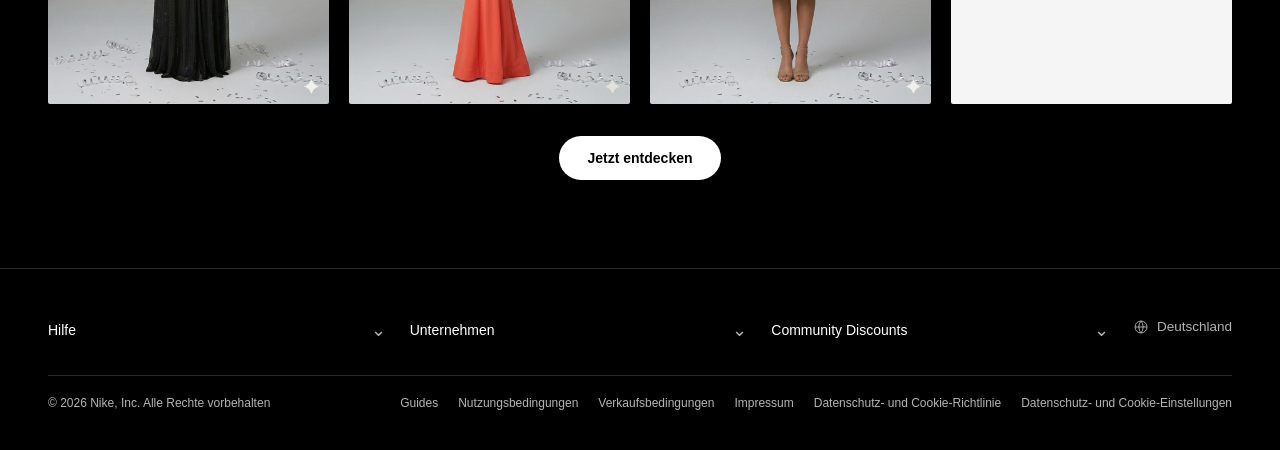
==== commit 96cf8da2: "links" ====
--- a/abschlussball/index.html
+++ b/abschlussball/index.html
@@ -19,9 +19,9 @@
       </a>
 
       <nav class="main-nav" id="main-nav" aria-label="Hauptnavigation">
-        <a href="#" class="nav-link is-active">Abschlussball</a>
-        <a href="#" class="nav-link">Hochzeit</a>
-        <a href="#" class="nav-link">Gala</a>
+        <a href="../abschlussball/index.html" class="nav-link is-active">Abschlussball</a>
+        <a href="../hochzeit/index.html" class="nav-link">Hochzeit</a>
+        <a href="../gala/index.html" class="nav-link">Gala</a>
       </nav>
 
       <div class="header-actions">
@@ -127,12 +127,16 @@
       <div class="testimonials-text">
         <h2>Kundenstimmen</h2>
         <blockquote>
-          <p>„Ich wollte an meinem Abiball vor allem ein Kleid, das mir nicht nur gut aussieht, sondern in dem ich mich den ganzen Abend frei und sicher fühlen kann. Dieses Kleid hat meine Erwartungen übertroffen.“</p>
+          <p>„Ich wollte an meinem Abiball vor allem Spaß haben und nicht ständig mein Kleid zurechtrücken müssen. Dank des integrierten Supports und der bequemen Passform konnte ich den ganzen Abend tanzen und mich trotzdem elegant fühlen.“</p>
           <cite>– Lena</cite>
         </blockquote>
         <blockquote>
-          <p>„Die versteckten Details machen den Unterschied. Ich kann tanzen, mich bewegen und trotzdem fühlt sich alles an seinem Platz an. Unglaublich bequem und dabei so elegant.“</p>
-          <cite>– Marie</cite>
+          <p>„Die versteckten Taschen waren mein absolutes Lieblingsdetail. Ich konnte mein Handy und kleine Essentials immer bei mir tragen, ohne eine zusätzliche Tasche mitnehmen zu müssen.“</p>
+          <cite>– Nadine</cite>
+        </blockquote>
+        <blockquote>
+          <p>„Das Kleid sah genauso festlich aus wie ein klassisches Ballkleid, war aber viel angenehmer zu tragen. Besonders die Bewegungsfreiheit hat mich überrascht – selbst auf der Tanzfläche habe ich mich völlig frei gefühlt.“</p>
+          <cite>– Victoria</cite>
         </blockquote>
       </div>
       <div class="testimonials-image">
--- a/abschlussball/assets/css/style.css
+++ b/abschlussball/assets/css/style.css
@@ -185,7 +185,7 @@
 }
 
 .split-image img {
-  width: 100%;
+  width: 80%;
   height: 420px;
   object-fit: cover;
 }
@@ -288,7 +288,7 @@
 }
 
 .testimonials-image img {
-  width: 100%;
+  width: 80%;
   height: 460px;
   object-fit: cover;
 }
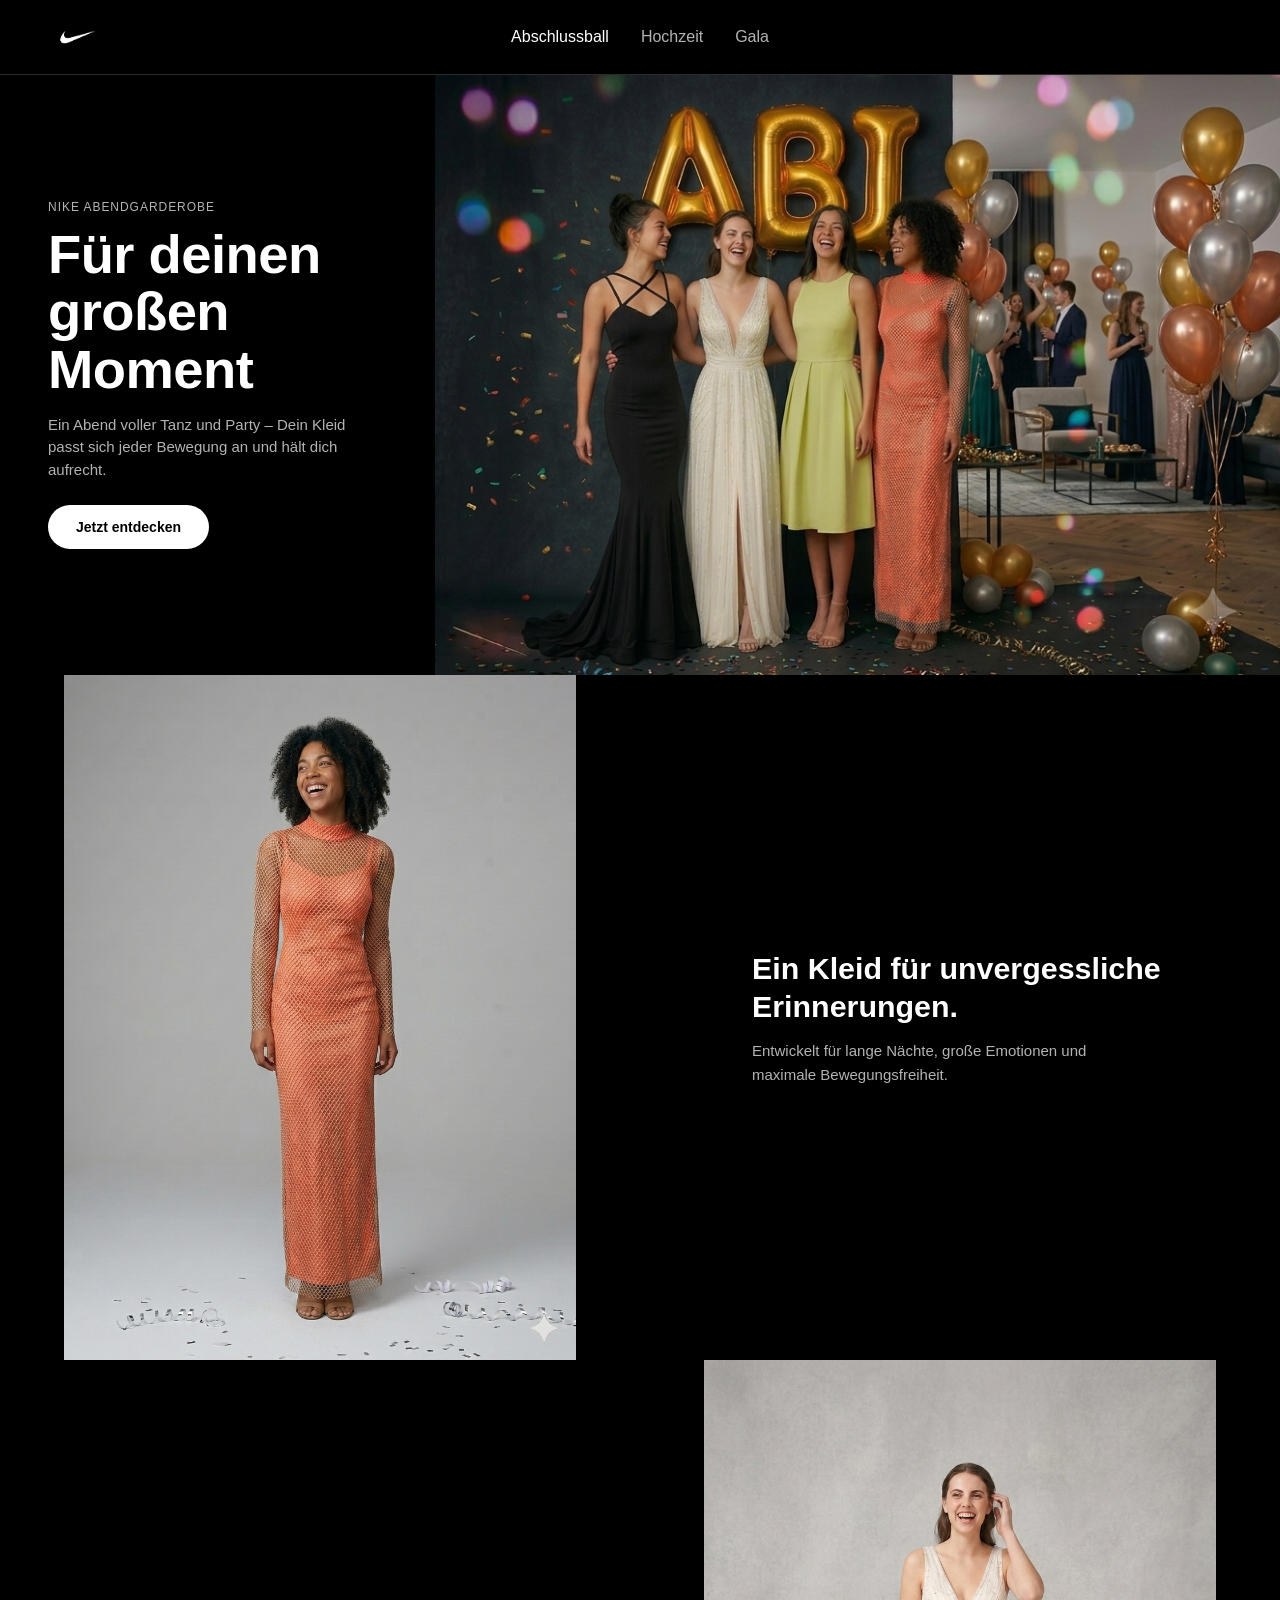
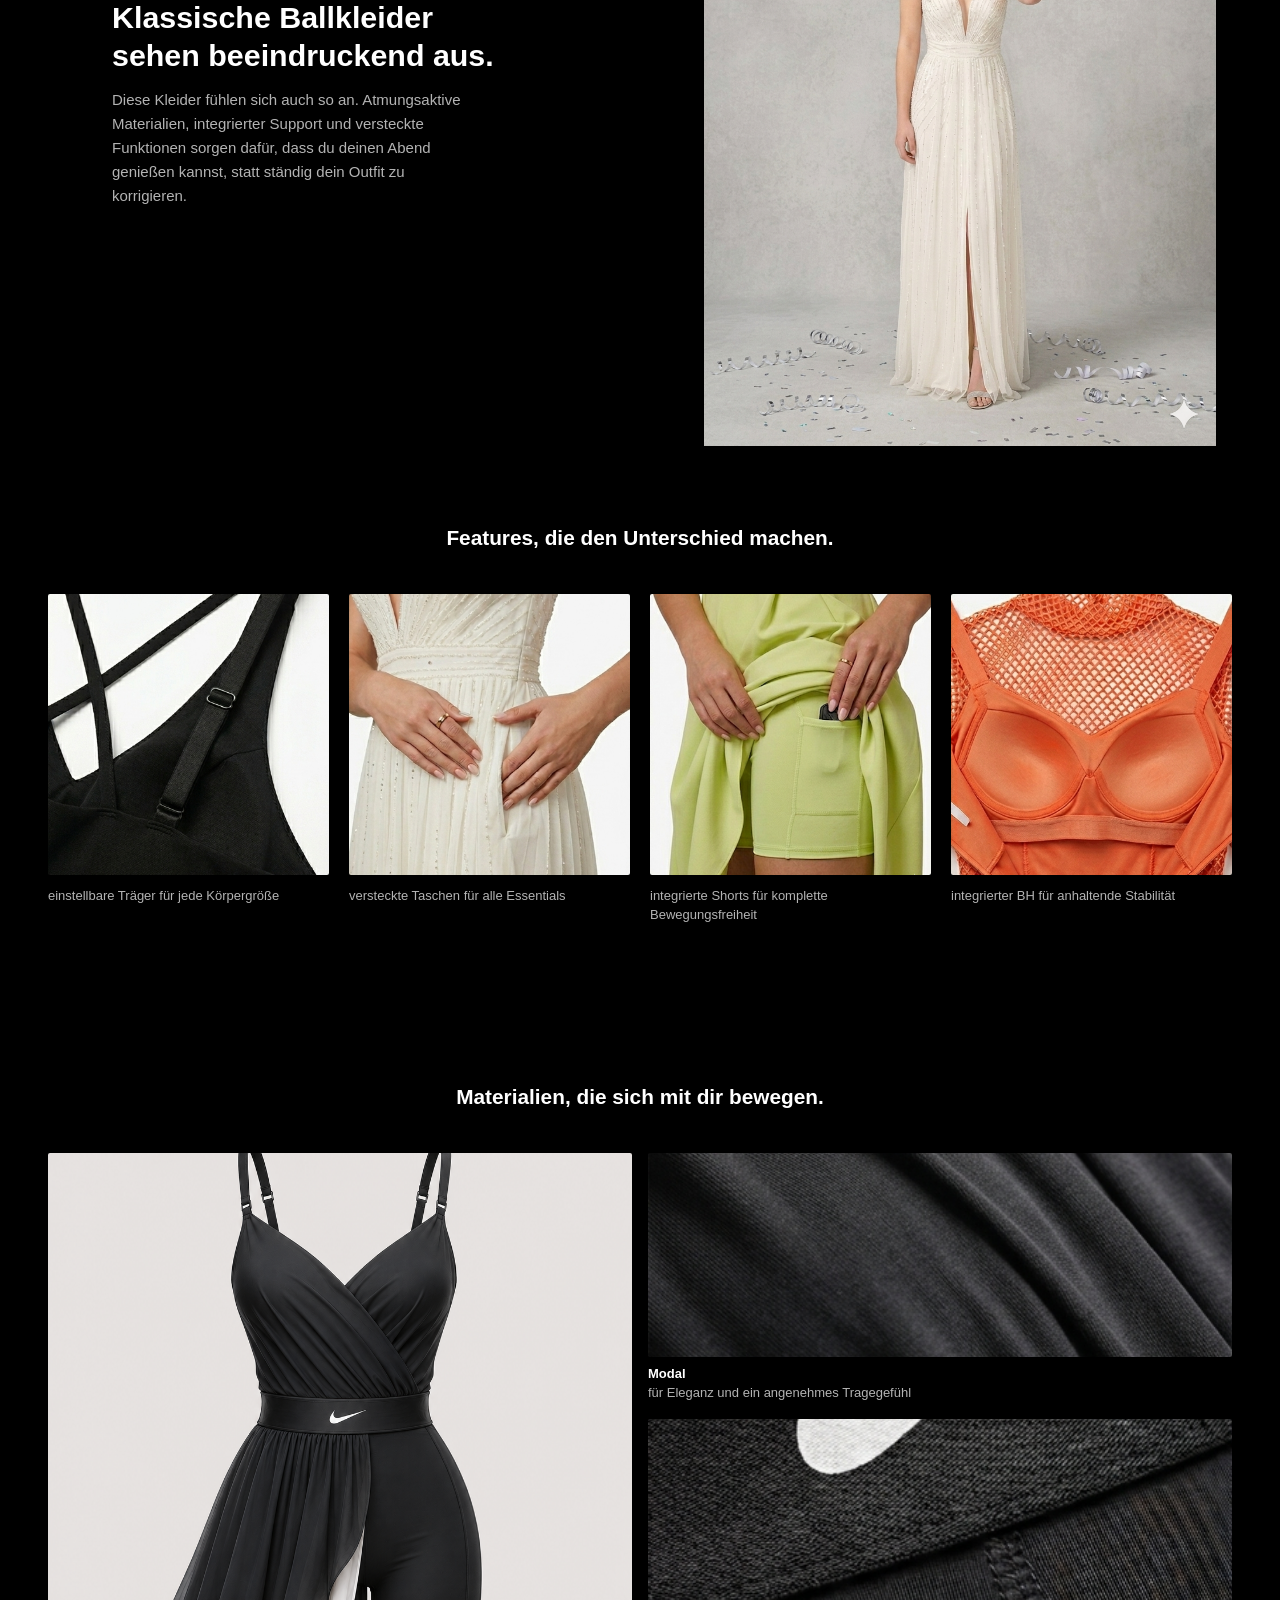
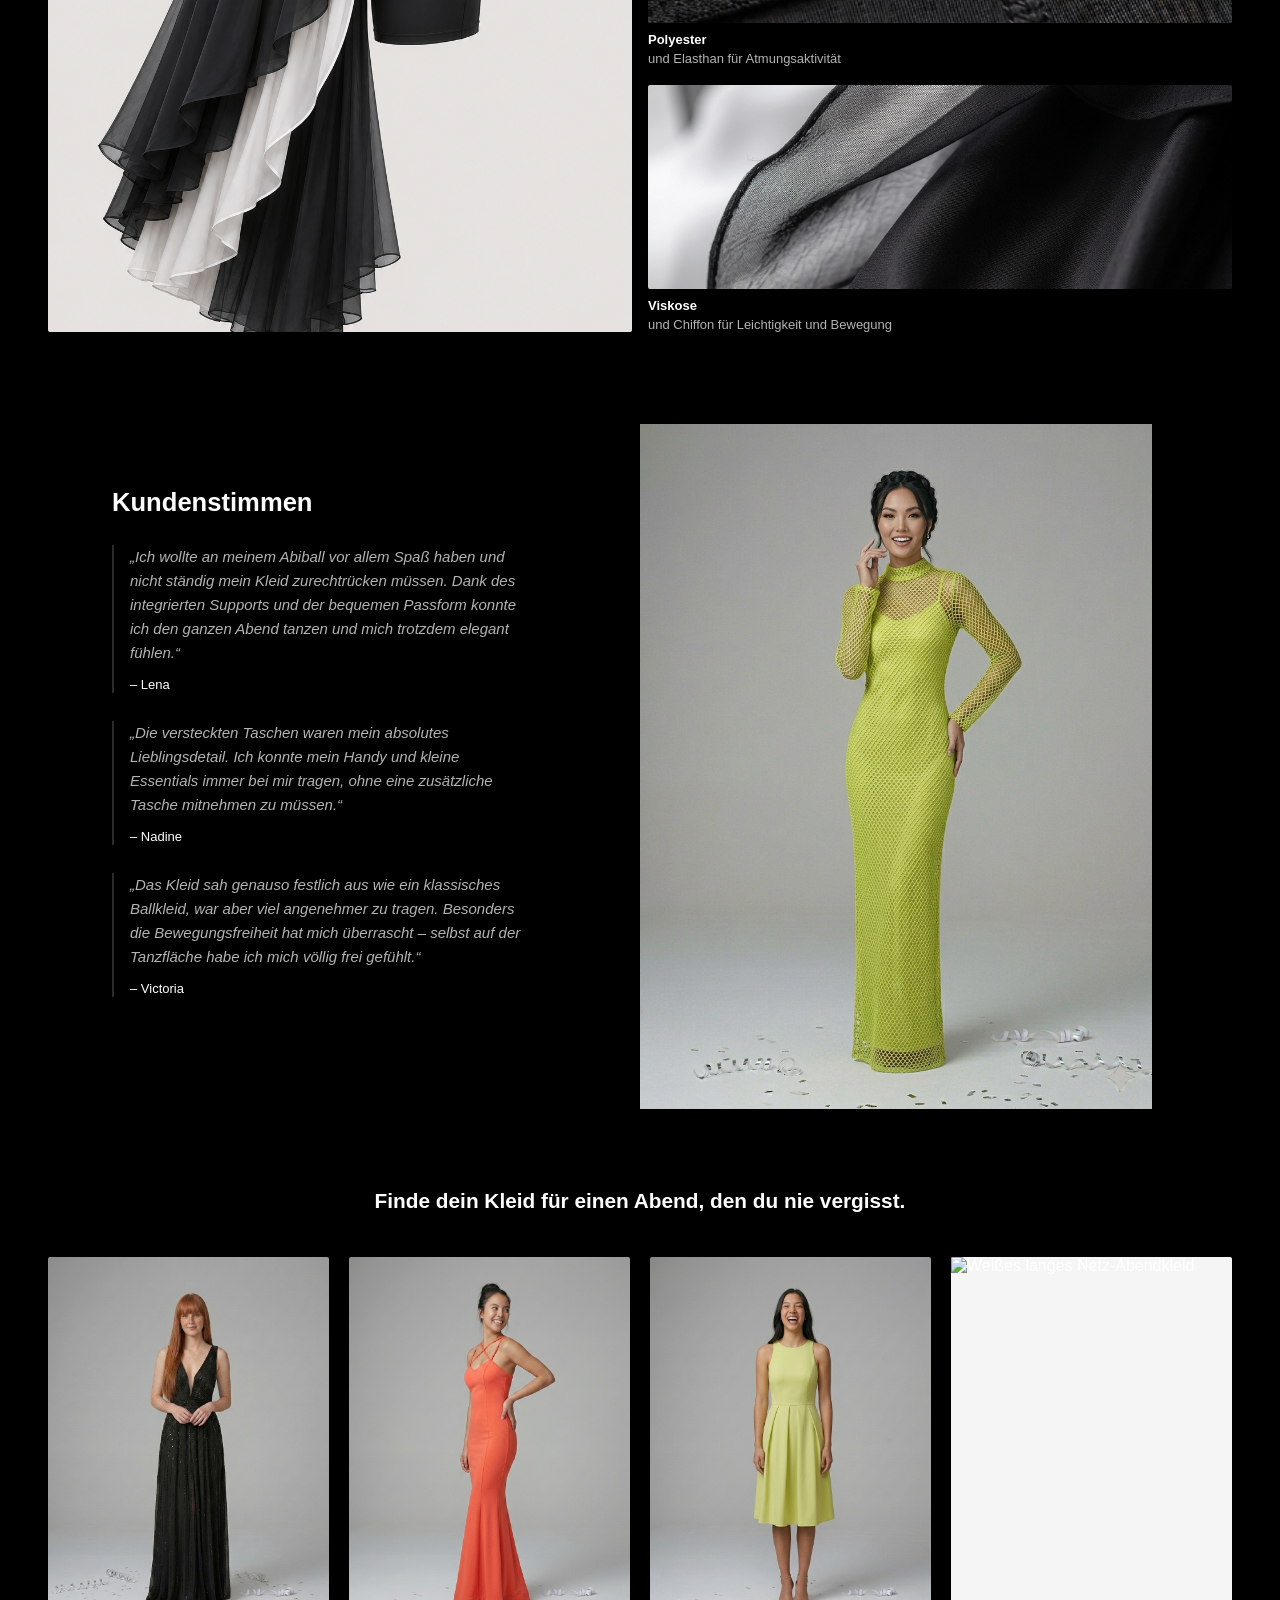
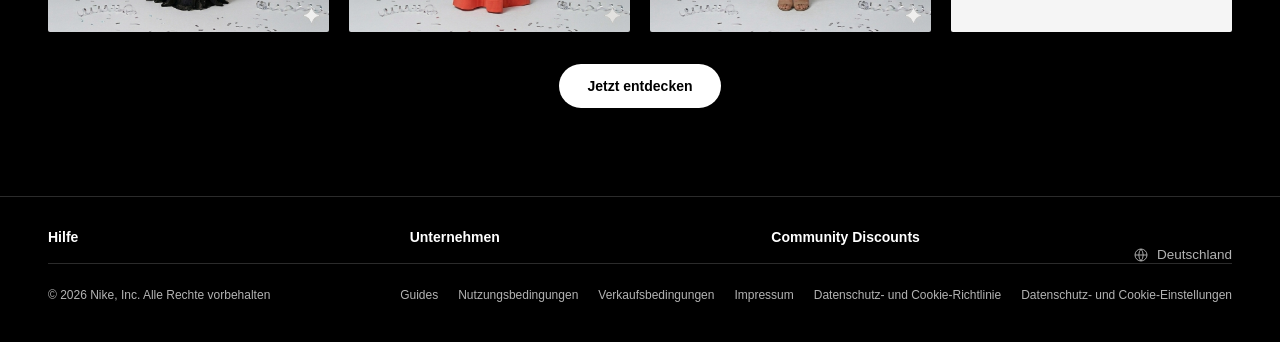
==== commit dd554245: "images + gala index" ====
--- a/abschlussball/index.html
+++ b/abschlussball/index.html
@@ -13,9 +13,7 @@
   <header class="site-header">
     <div class="header-inner">
       <a href="../index.html" class="logo" aria-label="Zur Startseite">
-        <svg class="swoosh" viewBox="0 0 24 24" aria-hidden="true">
-          <path d="M1.2 16.6c1.9 1.1 3.9 1.9 6.1 1.9 1.4 0 2.7-.3 3.9-.9 1.6-.8 21-12.4 21-12.4-.3 1.1-15 17-16.5 17.9-1.1.7-2.4 1-3.7 1-3.7 0-7.5-2.3-10.8-7.5z"/>
-        </svg>
+        <img src="assets/images/002_nike-logos-swoosh-white.png" alt="Nike" class="swoosh">
       </a>
 
       <nav class="main-nav" id="main-nav" aria-label="Hauptnavigation">
@@ -50,7 +48,7 @@
         <a href="#kollektion" class="btn btn-light">Jetzt entdecken</a>
       </div>
       <div class="hero-image">
-        <img src="assets/images/hero.png" alt="Vier Freundinnen in Abendkleidern feiern vor goldenen ABI-Luftballons">
+        <img src="assets/images/AbiHero.png" alt="Vier Freundinnen in Abendkleidern feiern vor goldenen ABI-Luftballons">
       </div>
     </section>
 
@@ -101,26 +99,27 @@
 
     <!-- ===================== MATERIALIEN ===================== -->
     <section class="feature-grid">
-      <h2 class="section-title">Materialien, die sich mit dir bewegen.</h2>
-      <div class="grid-4">
-        <figure class="feature-item">
-          <img src="assets/images/material.png" alt="Kleid in Bestandteilen, Nahaufnahme">
-          <figcaption><strong>Materialien</strong><br>weiß nicht</figcaption>
-        </figure>
-        <figure class="feature-item">
-          <img src="assets/images/material-modal.png" alt="Modal-Stoff, Nahaufnahme">
-          <figcaption><strong>Modal</strong><br>für Eleganz und ein angenehmes Tragegefühl</figcaption>
-        </figure>
-        <figure class="feature-item">
-          <img src="assets/images/material-polyester.png" alt="Polyester und Elasthan mit Nike Swoosh, Nahaufnahme">
-          <figcaption><strong>Polyester</strong><br>und Elasthan für Atmungsaktivität</figcaption>
-        </figure>
-        <figure class="feature-item">
-          <img src="assets/images/material-chiffon.png" alt="Viskose-/Chiffon-Stoff, Nahaufnahme">
-          <figcaption><strong>Viskose</strong><br>und Chiffon für Leichtigkeit und Bewegung</figcaption>
-        </figure>
-      </div>
-    </section>
+  <h2 class="section-title">Materialien, die sich mit dir bewegen.</h2>
+  <div class="material-grid">
+    <figure class="material-main">
+      <img src="assets/images/material.png" alt="Kleid in Bestandteilen, Nahaufnahme">
+    </figure>
+    <div class="material-sub">
+      <figure class="feature-item">
+        <img src="assets/images/material-modal.png" alt="Modal-Stoff, Nahaufnahme">
+        <figcaption><strong>Modal</strong><br>für Eleganz und ein angenehmes Tragegefühl</figcaption>
+      </figure>
+      <figure class="feature-item">
+        <img src="assets/images/material-polyester.png" alt="Polyester und Elasthan mit Nike Swoosh, Nahaufnahme">
+        <figcaption><strong>Polyester</strong><br>und Elasthan für Atmungsaktivität</figcaption>
+      </figure>
+      <figure class="feature-item">
+        <img src="assets/images/material-chiffon.png" alt="Viskose-/Chiffon-Stoff, Nahaufnahme">
+        <figcaption><strong>Viskose</strong><br>und Chiffon für Leichtigkeit und Bewegung</figcaption>
+      </figure>
+    </div>
+  </div>
+</section>
 
     <!-- ===================== KUNDENSTIMMEN ===================== -->
     <section class="testimonials">
--- a/abschlussball/assets/css/style.css
+++ b/abschlussball/assets/css/style.css
@@ -69,7 +69,10 @@
 }
 
 .logo { justify-self: start; display: inline-flex; }
-.swoosh { width: 34px; height: 34px; fill: #ffffff; }
+.swoosh {
+  width: 60px;
+  height: auto;
+}
 
 .main-nav {
   display: none;
@@ -78,12 +81,20 @@
 }
 
 .nav-link {
-  font-size: 14px;
+  font-size: 16px;
   color: var(--color-text-dim);
   transition: color var(--transition);
 }
+
+.nav-link:visited {
+  color: var(--color-text-dim);
+}
+
 .nav-link:hover,
-.nav-link.is-active { color: var(--color-text); }
+.nav-link.is-active {
+  color: var(--color-text);
+}
+
 
 .header-actions {
   display: flex;
@@ -145,7 +156,7 @@
   width: 100%;
   height: 420px;
   object-fit: cover;
-  object-position: top center;
+  object-position: center center;
 }
 
 .hero-text {
@@ -176,6 +187,10 @@
   margin-bottom: 24px;
 }
 
+.hero .btn {
+  align-self: flex-start;
+}
+
 /* ===================================================================
    SPLIT SECTIONS (Bild + Text, 2-spaltig)
    =================================================================== */
@@ -188,9 +203,13 @@
   width: 80%;
   height: 420px;
   object-fit: cover;
+  display: block;
+  margin: 0 auto;
 }
 
 .split-text {
+  width: 80%;
+  margin: 0 auto;
   display: flex;
   flex-direction: column;
   justify-content: center;
@@ -251,6 +270,39 @@
 }
 
 /* ===================================================================
+   Materialien
+   =================================================================== */
+
+.material-grid {
+  display: grid;
+  grid-template-columns: 1fr 1fr;
+  gap: 16px;
+  align-items: start;
+}
+
+.material-main img {
+  width: 100%;
+  aspect-ratio: 3 / 4;
+  object-fit: cover;
+  border-radius: var(--radius);
+  margin-bottom: 12px;
+}
+
+.material-sub {
+  display: flex;
+  flex-direction: column;
+  gap: 16px;
+}
+
+.material-sub .feature-item img {
+  aspect-ratio: 2 / 0.7;
+  width: 100%;
+  object-fit: cover;
+  border-radius: var(--radius);
+  margin-bottom: 8px;
+}
+
+/* ===================================================================
    TESTIMONIALS
    =================================================================== */
 .testimonials {
@@ -259,6 +311,8 @@
 }
 
 .testimonials-text {
+  width: 80%;
+  margin: 0 auto;
   padding: 48px var(--gutter);
   background: var(--color-bg);
 }
@@ -326,12 +380,18 @@
    =================================================================== */
 .site-footer {
   border-top: 1px solid var(--color-line);
-  padding: 8px var(--gutter) 32px;
+  padding: 32px var(--gutter) 32px;
+}
+
+.footer-accordion {
+  display: flex;
+  flex-direction: column;
 }
 
 .footer-group {
   border-bottom: 1px solid var(--color-line);
 }
+
 .footer-group summary {
   list-style: none;
   display: flex;
@@ -342,6 +402,7 @@
   font-weight: 500;
   cursor: pointer;
 }
+
 .footer-group summary::-webkit-details-marker { display: none; }
 .footer-group summary::after {
   content: '⌄';
@@ -366,6 +427,7 @@
   padding: 20px 0;
   font-size: 13.5px;
   color: var(--color-text-dim);
+  border-bottom: 1px solid var(--color-line);
 }
 .footer-locale svg {
   width: 16px;
@@ -376,22 +438,71 @@
 }
 
 .footer-bottom {
-  margin-top: 16px;
-  padding-top: 20px;
-  border-top: 1px solid var(--color-line);
+  margin-top: 24px;
   font-size: 12px;
   color: var(--color-text-dim);
-}
-.footer-bottom p { margin-bottom: 14px; }
+  display: flex;
+  flex-direction: column;
+  gap: 16px;
+}
 
 .footer-legal {
   display: flex;
-  flex-direction: column;
-  gap: 10px;
+  flex-wrap: wrap;
+  gap: 8px 20px;
 }
 .footer-legal a { color: var(--color-text-dim); }
 .footer-legal a:hover { color: var(--color-text); }
 
+/* Desktop Footer */
+@media (min-width: 900px) {
+  .site-footer {
+    padding: 32px var(--gutter-desktop) 40px;
+  }
+
+  .footer-accordion {
+    display: grid;
+    grid-template-columns: repeat(3, 200px) auto;
+    gap: 0 48px;
+    align-items: start;
+    border-bottom: 1px solid var(--color-line);
+    padding-bottom: 24px;
+    margin-bottom: 24px;
+  }
+
+  .footer-group {
+    border-bottom: none;
+  }
+
+  .footer-group summary::after {
+    display: none;
+  }
+
+  .footer-group summary {
+    pointer-events: none;
+    padding: 0 0 16px 0;
+    font-weight: 600;
+  }
+
+  /* Auf Desktop immer aufgeklappt */
+  .footer-group > ul {
+    display: block !important;
+  }
+
+  .footer-locale {
+    border-bottom: none;
+    padding: 0;
+    align-self: start;
+    justify-self: end;
+  }
+
+  .footer-bottom {
+    flex-direction: row;
+    justify-content: space-between;
+    align-items: flex-start;
+    margin-top: 0;
+  }
+}
 /* ===================================================================
    TABLET / DESKTOP  (>= 700px)
    =================================================================== */
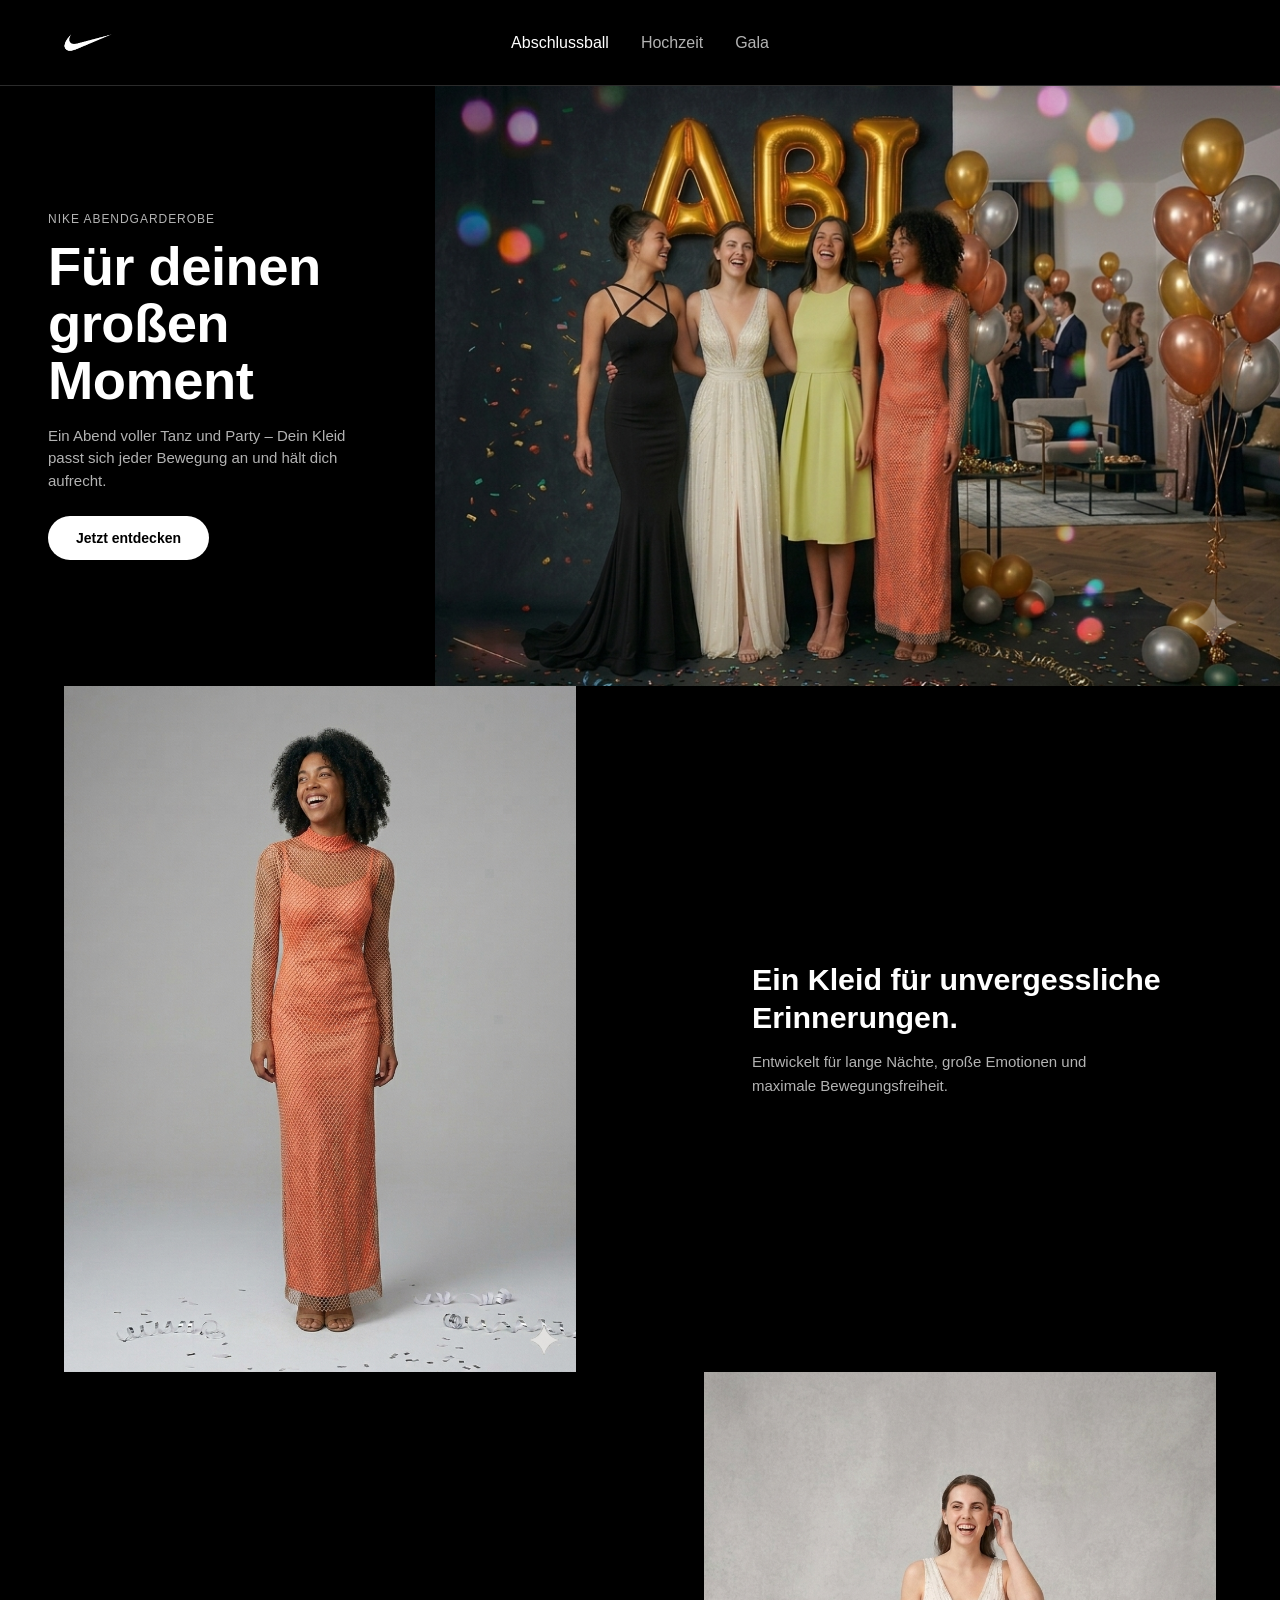
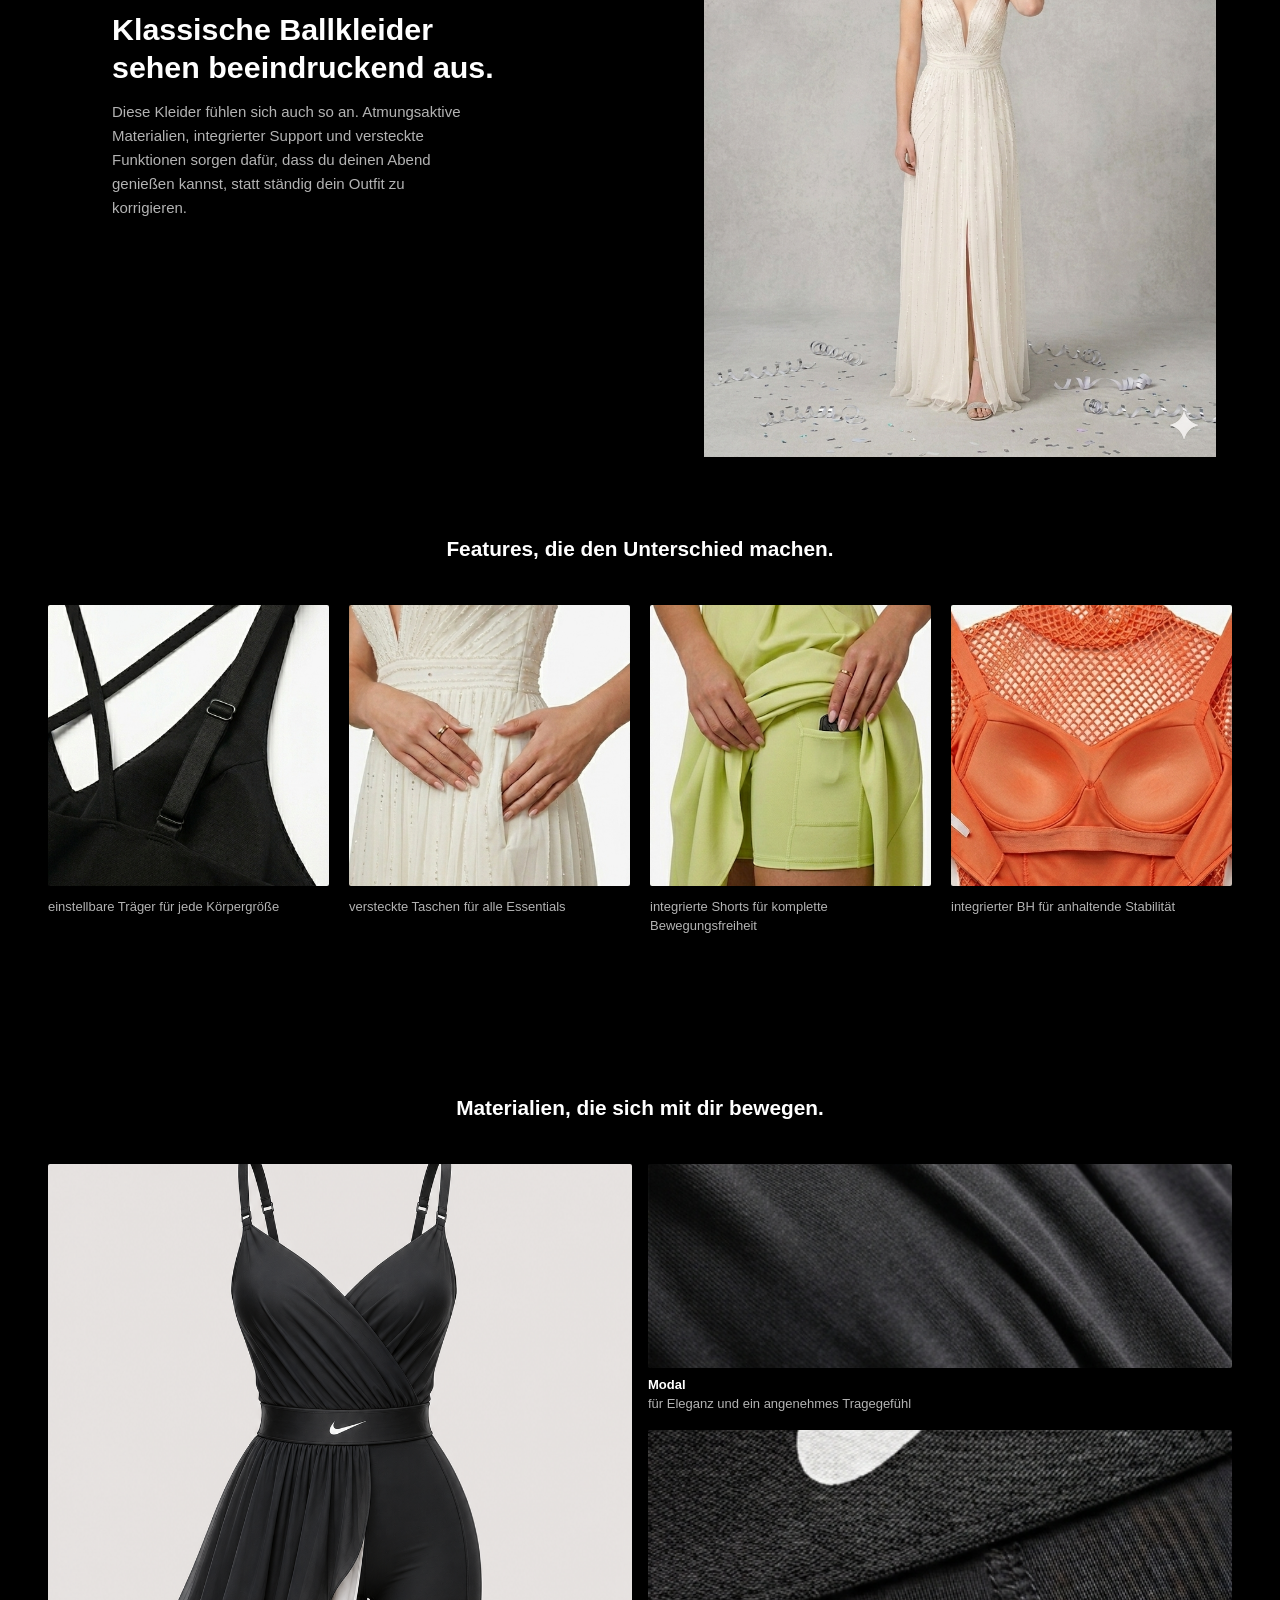
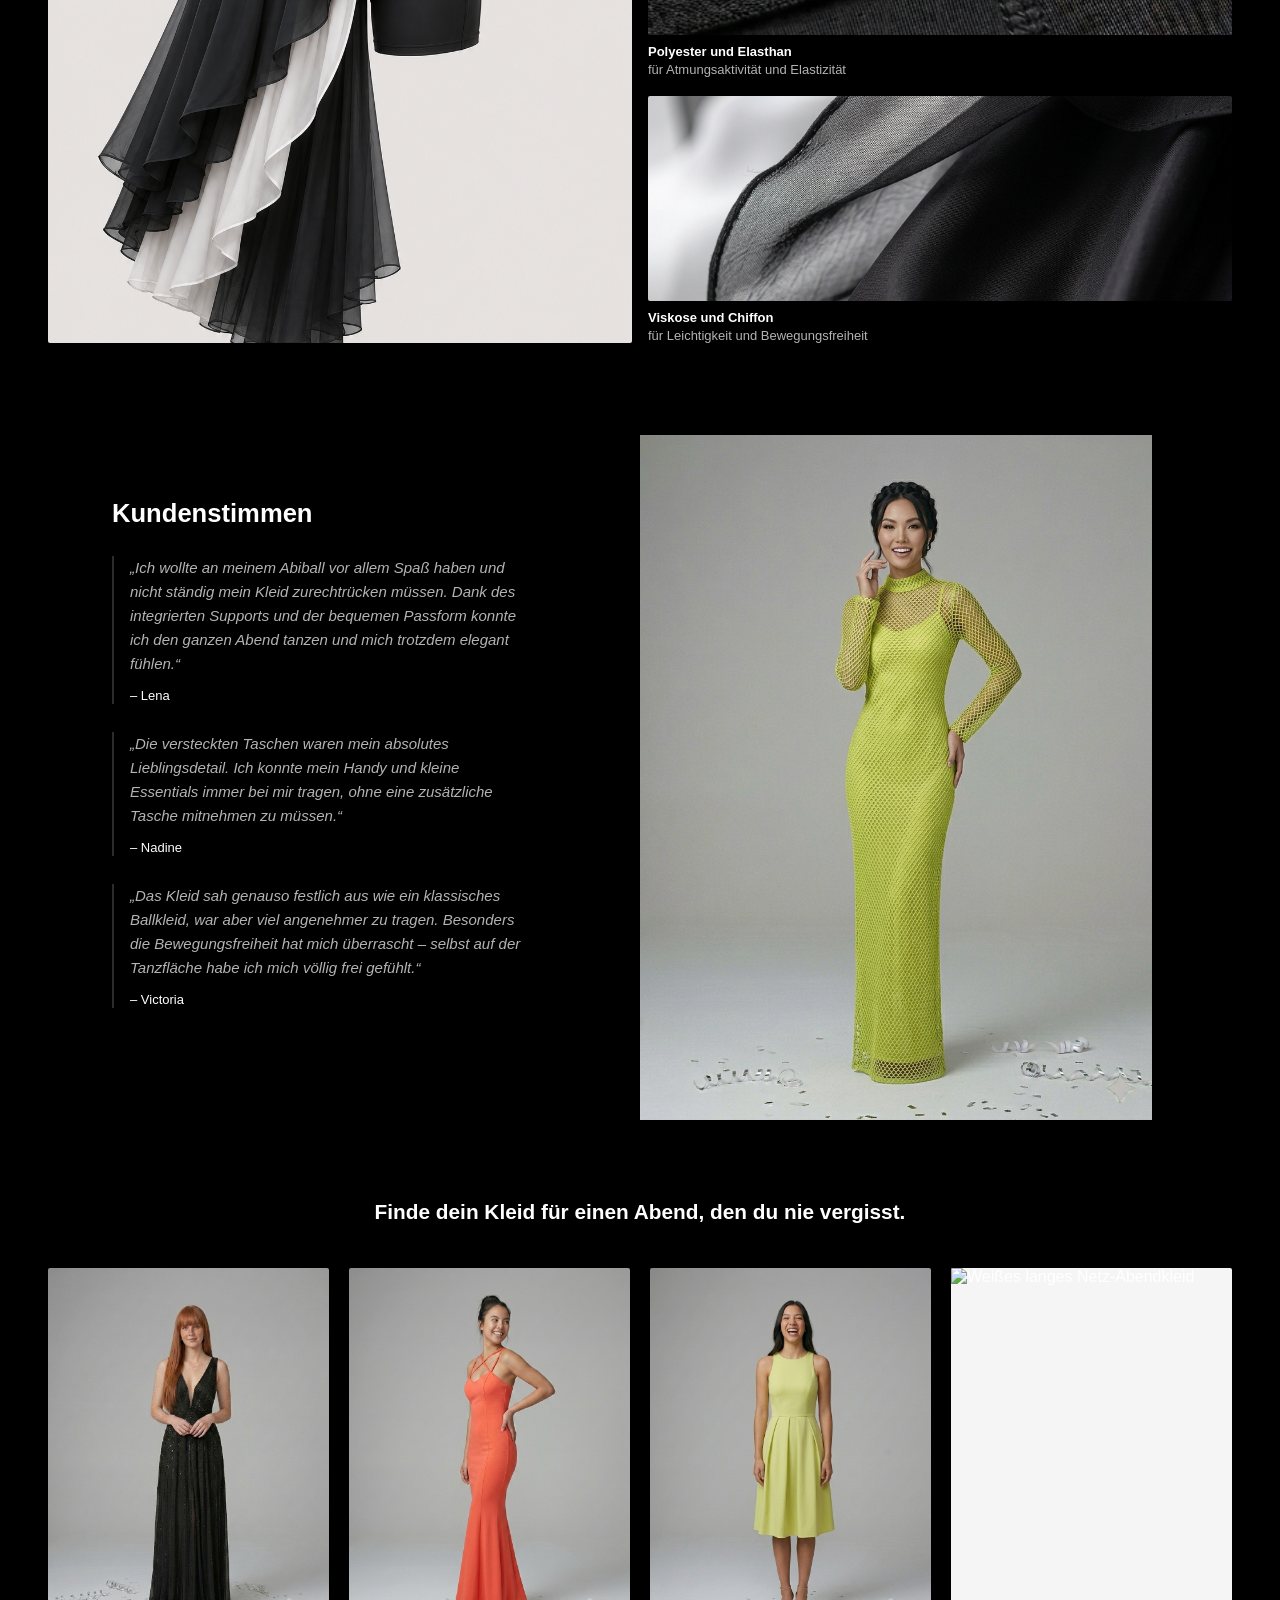
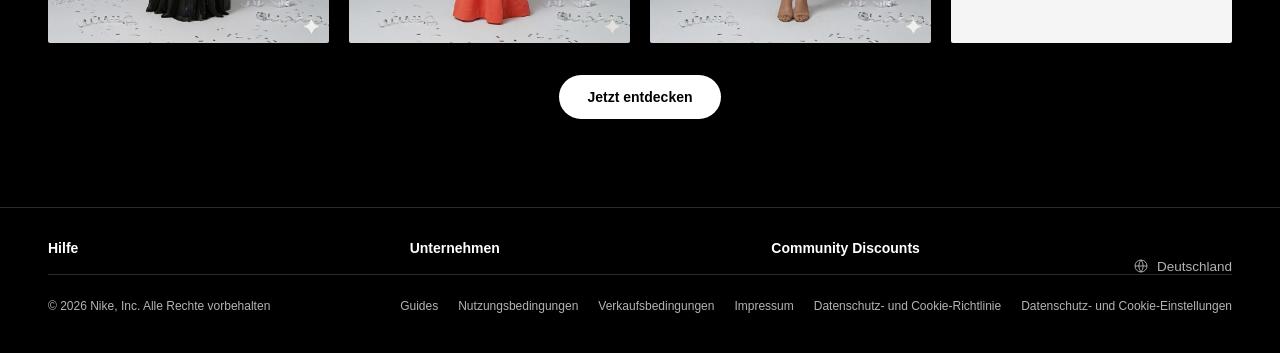
==== commit 5154721b: "hochzeit" ====
--- a/abschlussball/index.html
+++ b/abschlussball/index.html
@@ -111,11 +111,11 @@
       </figure>
       <figure class="feature-item">
         <img src="assets/images/material-polyester.png" alt="Polyester und Elasthan mit Nike Swoosh, Nahaufnahme">
-        <figcaption><strong>Polyester</strong><br>und Elasthan für Atmungsaktivität</figcaption>
+        <figcaption><strong>Polyester und Elasthan</strong><br>für Atmungsaktivität und Elastizität</figcaption>
       </figure>
       <figure class="feature-item">
         <img src="assets/images/material-chiffon.png" alt="Viskose-/Chiffon-Stoff, Nahaufnahme">
-        <figcaption><strong>Viskose</strong><br>und Chiffon für Leichtigkeit und Bewegung</figcaption>
+        <figcaption><strong>Viskose und Chiffon</strong><br>für Leichtigkeit und Bewegungsfreiheit</figcaption>
       </figure>
     </div>
   </div>
--- a/abschlussball/assets/css/style.css
+++ b/abschlussball/assets/css/style.css
@@ -70,7 +70,7 @@
 
 .logo { justify-self: start; display: inline-flex; }
 .swoosh {
-  width: 60px;
+  width: 80px;
   height: auto;
 }
 
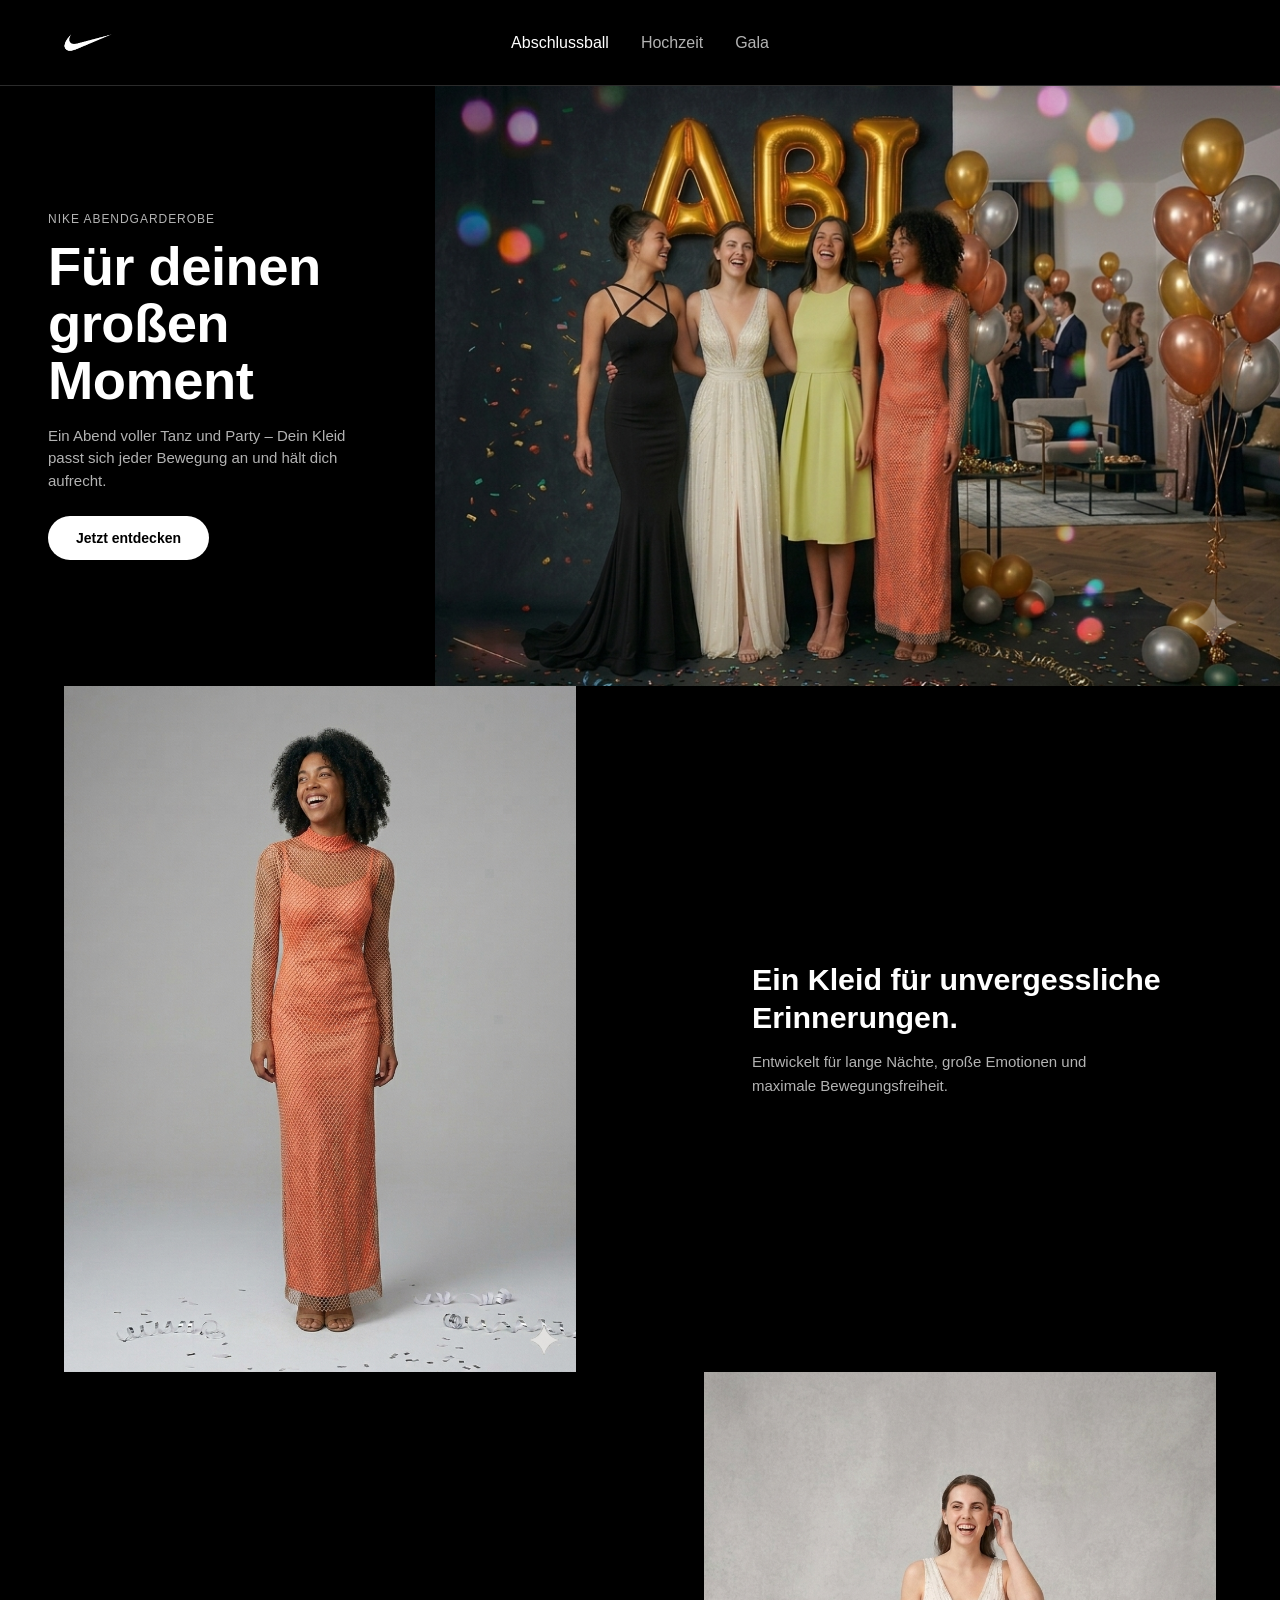
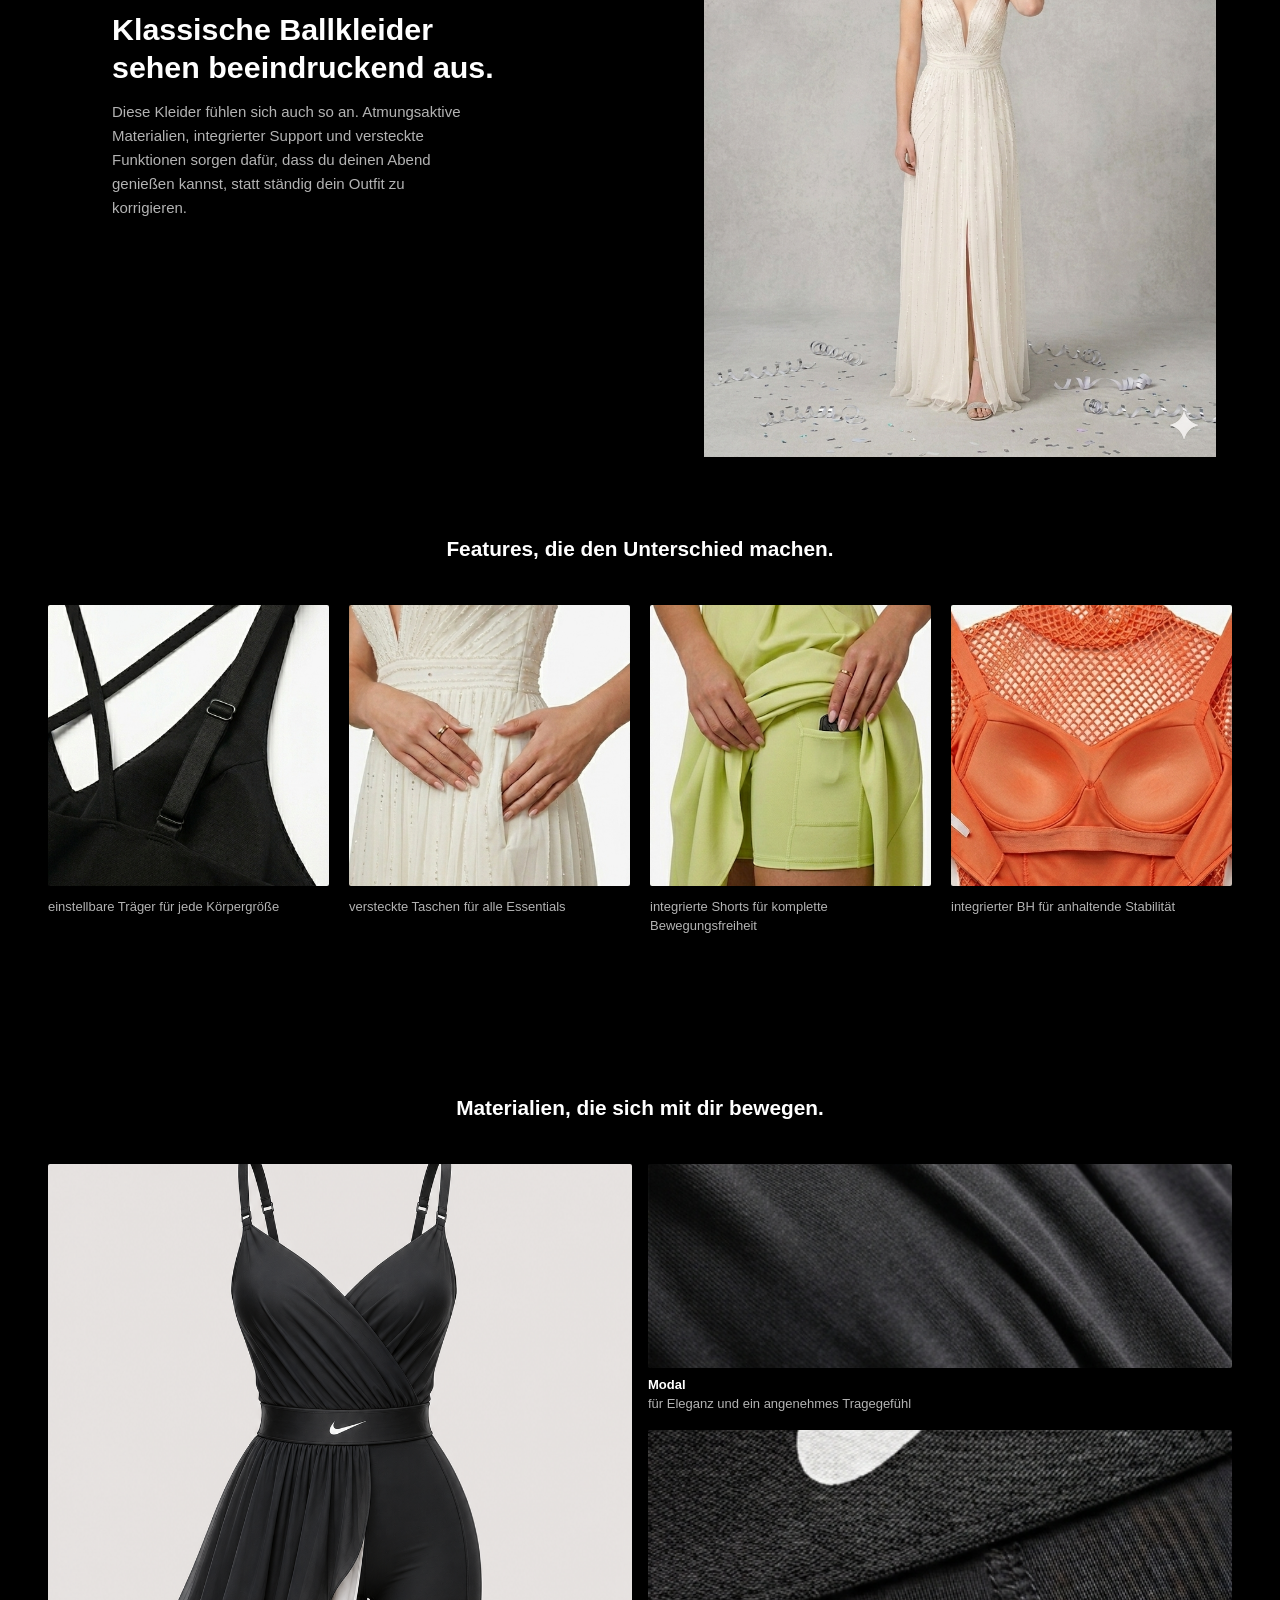
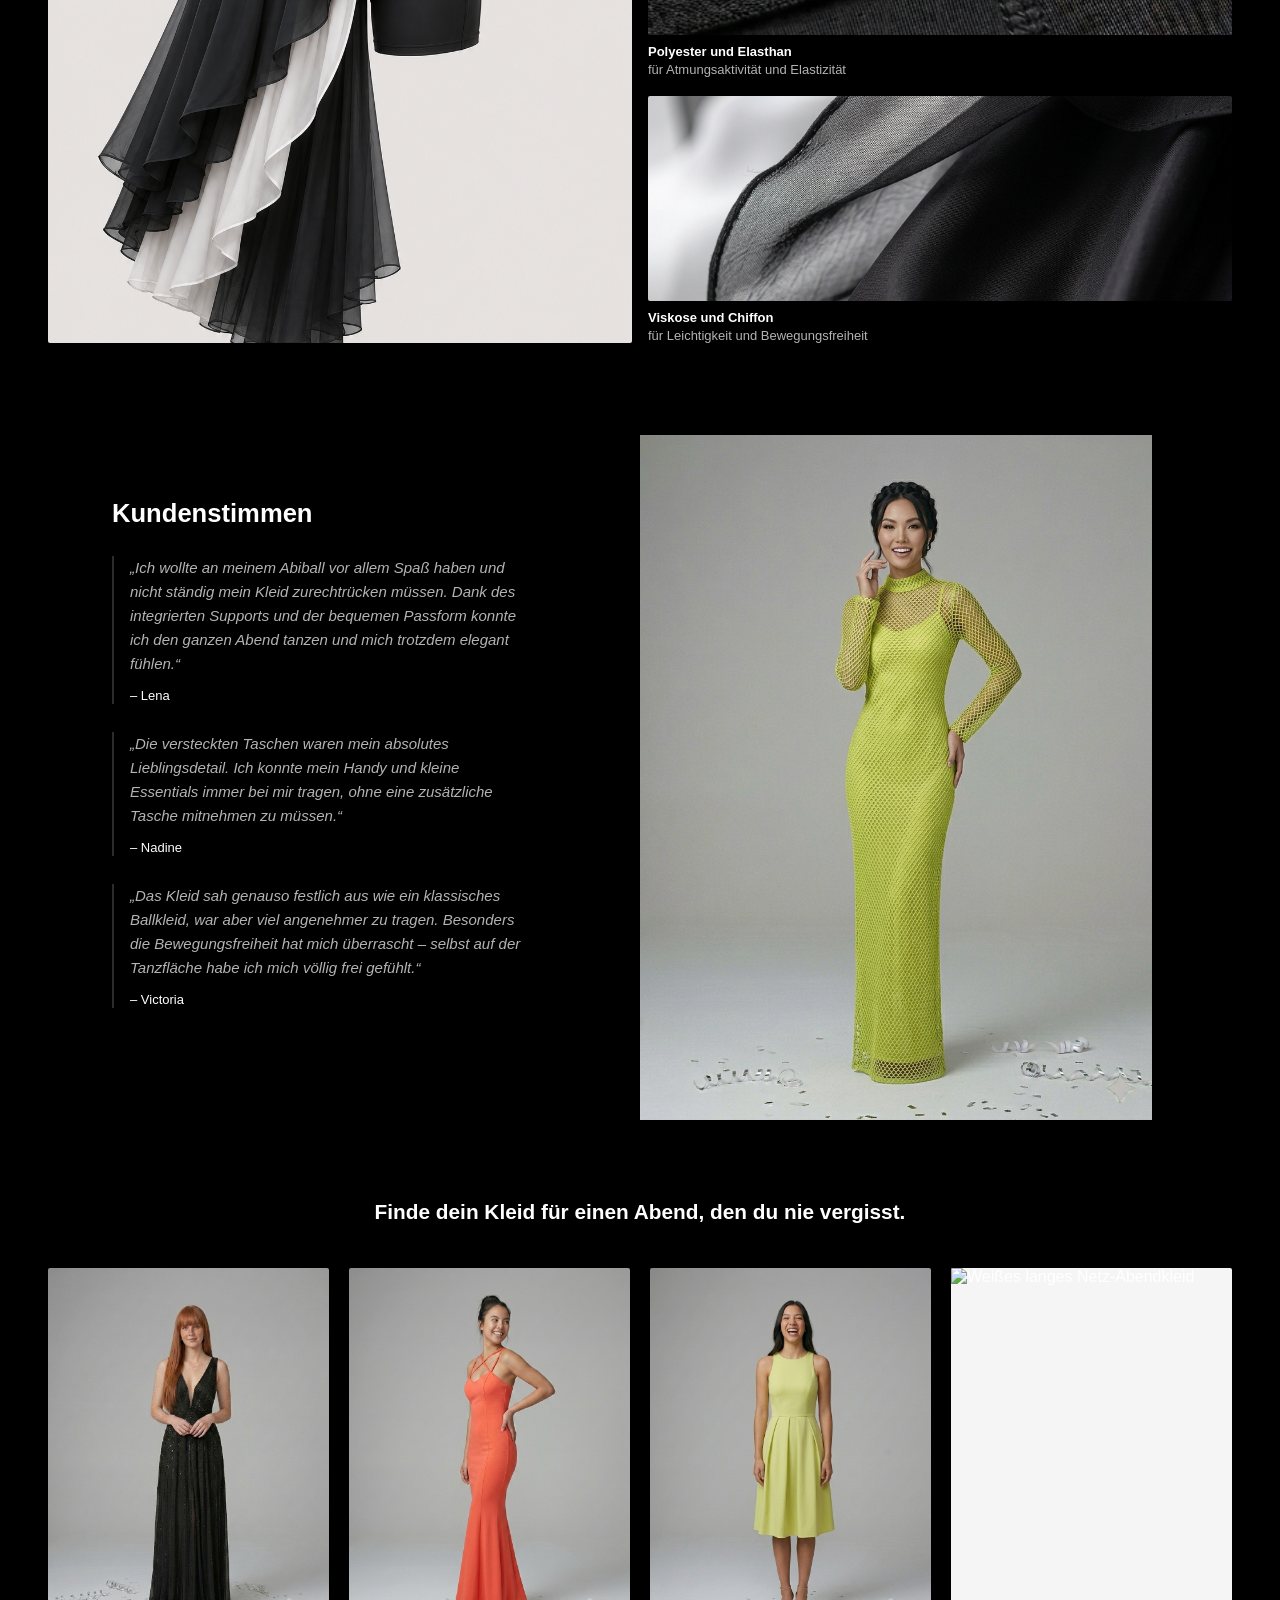
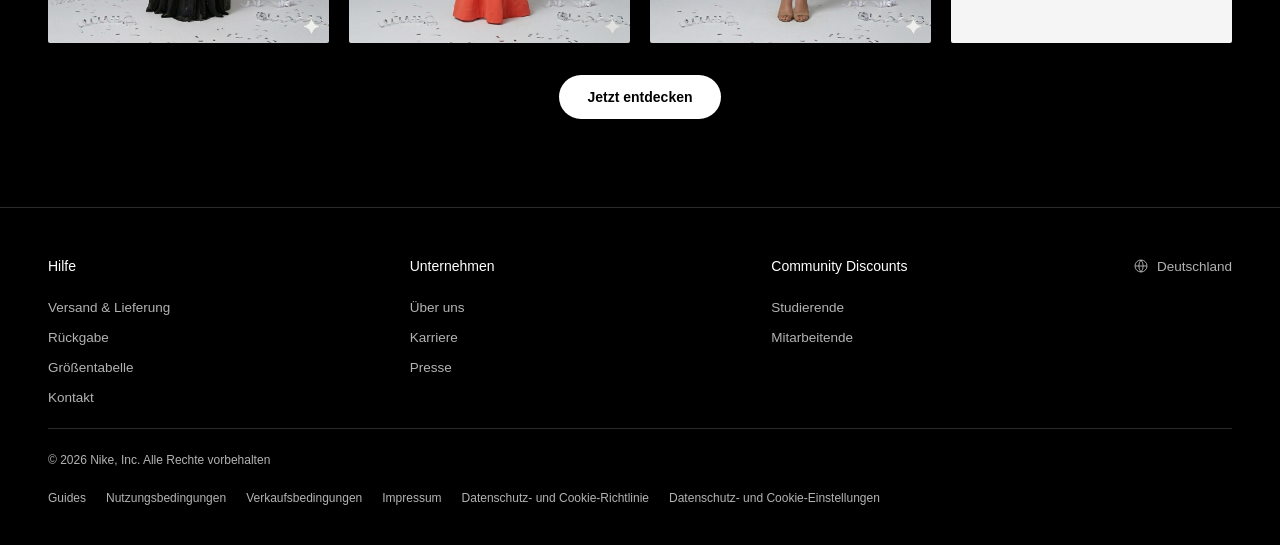
==== commit 776657d0: "finish" ====
--- a/abschlussball/index.html
+++ b/abschlussball/index.html
@@ -30,11 +30,11 @@
     </div>
 
     <!-- Mobile-Nav (nur sichtbar < 900px, ersetzt die feste Nav) -->
-    <nav class="mobile-nav" id="mobile-nav" aria-label="Mobile Navigation">
-      <a href="#" class="mobile-nav-link is-active">Abschlussball</a>
-      <a href="#" class="mobile-nav-link">Hochzeit</a>
-      <a href="#" class="mobile-nav-link">Gala</a>
-    </nav>
+  <nav class="mobile-nav" id="mobile-nav" aria-label="Mobile Navigation">
+    <a href="index.html" class="mobile-nav-link is-active">Abschlussball</a>
+    <a href="../hochzeit/index.html" class="mobile-nav-link">Hochzeit</a>
+   <a href="../gala/index.html" class="mobile-nav-link">Gala</a>
+  </nav>
   </header>
 
   <main>
@@ -64,8 +64,8 @@
     </section>
 
     <!-- ===================== LIFESTYLE SPLIT 2 ===================== -->
-    <section class="split">
-      <div class="split-text split-text--dark">
+  <section class="split split--reverse">
+    <div class="split-text split-text--dark">
         <h2>Klassische Ballkleider sehen beeindruckend aus.</h2>
         <p>Diese Kleider fühlen sich auch so an. Atmungsaktive Materialien, integrierter Support und versteckte Funktionen sorgen dafür, dass du deinen Abend genießen kannst, statt ständig dein Outfit zu korrigieren.</p>
       </div>
@@ -169,7 +169,7 @@
   <!-- ===================== FOOTER ===================== -->
   <footer class="site-footer">
     <div class="footer-accordion">
-      <details class="footer-group">
+      <details class="footer-group" open>
         <summary>Hilfe</summary>
         <ul>
           <li><a href="#">Versand &amp; Lieferung</a></li>
@@ -178,7 +178,7 @@
           <li><a href="#">Kontakt</a></li>
         </ul>
       </details>
-      <details class="footer-group">
+      <details class="footer-group" open>
         <summary>Unternehmen</summary>
         <ul>
           <li><a href="#">Über uns</a></li>
@@ -186,7 +186,7 @@
           <li><a href="#">Presse</a></li>
         </ul>
       </details>
-      <details class="footer-group">
+      <details class="footer-group" open>
         <summary>Community Discounts</summary>
         <ul>
           <li><a href="#">Studierende</a></li>
--- a/abschlussball/assets/css/style.css
+++ b/abschlussball/assets/css/style.css
@@ -474,19 +474,13 @@
     border-bottom: none;
   }
 
+  .footer-group summary {
+    pointer-events: auto;
+    cursor: pointer;
+  }
+
   .footer-group summary::after {
-    display: none;
-  }
-
-  .footer-group summary {
-    pointer-events: none;
-    padding: 0 0 16px 0;
-    font-weight: 600;
-  }
-
-  /* Auf Desktop immer aufgeklappt */
-  .footer-group > ul {
-    display: block !important;
+    display: inline; /* Pfeil wieder anzeigen */
   }
 
   .footer-locale {
@@ -497,11 +491,21 @@
   }
 
   .footer-bottom {
-    flex-direction: row;
-    justify-content: space-between;
-    align-items: flex-start;
-    margin-top: 0;
-  }
+  flex-direction: column;
+  align-items: flex-start;
+  margin-top: 0;
+  gap: 12px;
+}
+
+.footer-legal {
+  flex-direction: column;
+  gap: 10px;
+}
+
+  .footer-group summary::after {
+    display: none;
+  }
+
 }
 /* ===================================================================
    TABLET / DESKTOP  (>= 700px)
@@ -515,6 +519,18 @@
 
   .testimonials { grid-template-columns: 1fr 1fr; }
   .testimonials-image img { height: 100%; min-height: 380px; }
+}
+@media (min-width: 700px) {
+  .split--reverse {
+    display: grid;
+    grid-template-columns: 1fr 1fr;
+  }
+  .split--reverse .split-image {
+    order: unset;
+  }
+  .split--reverse .split-text {
+    order: unset;
+  }
 }
 
 /* ===================================================================
@@ -596,3 +612,141 @@
   html { scroll-behavior: auto; }
   * { transition-duration: 0.001ms !important; animation-duration: 0.001ms !important; }
 }
+
+/* ===================================================================
+   MOBILE ANPASSUNGEN (< 700px)
+   =================================================================== */
+
+/* 1) Burger-Menü nach rechts */
+@media (max-width: 899px) {
+  .header-inner {
+    grid-template-columns: auto 1fr auto;
+  }
+  .main-nav {
+    display: none;
+  }
+  .header-actions {
+    justify-self: end;
+  }
+}
+
+/* 2) Hero: Bild oben, Text darunter, Bild nimmt ganzen Bildschirm ein */
+@media (max-width: 699px) {
+  .hero {
+    flex-direction: column-reverse;
+    min-height: 100svh;
+  }
+  .hero-image {
+    flex: 1;
+  }
+  .hero-image img {
+    width: 100%;
+    height: 100svh;
+    object-fit: cover;
+    object-position: 40% center;
+  }
+  .hero-text {
+    position: absolute;
+    bottom: 0;
+    left: 0;
+    right: 0;
+    padding: 32px var(--gutter) 28px;
+    background: linear-gradient(to top, rgba(0,0,0,0.85) 0%, transparent 100%);
+    z-index: 2;
+  }
+  .hero-copy {
+    color: rgba(255,255,255,0.85);
+  }
+
+  /* 3) Split 2: Bild vor Text auf Mobile */
+/* Split mit Bild zuerst auf Mobile */
+@media (max-width: 699px) {
+  .split--reverse {
+    display: flex;
+    flex-direction: column;
+  }
+  .split--reverse .split-image {
+    order: -1;
+  }
+  .split--reverse .split-text {
+    order: 1;
+  }
+}
+
+  /* 4) Features: horizontal scrollbar, 1,5 Bilder sichtbar */
+  .feature-grid .grid-4 {
+    display: flex;
+    flex-wrap: nowrap;
+    overflow-x: auto;
+    scroll-snap-type: x mandatory;
+    -webkit-overflow-scrolling: touch;
+    gap: 12px;
+    padding-bottom: 12px;
+    scrollbar-width: none;
+  }
+  .feature-grid .grid-4::-webkit-scrollbar {
+    display: none;
+  }
+  .feature-grid .grid-4 .feature-item {
+    flex: 0 0 65vw;
+    scroll-snap-align: start;
+  }
+  .feature-grid .grid-4 .feature-item img {
+    aspect-ratio: 1 / 1;
+  }
+
+  /* 5) Materialien: erstes Bild fullscreen, rest horizontal scrollbar */
+  .material-grid {
+    display: block;
+  }
+  .material-main img {
+    width: 100%;
+    height: 100svh;
+    aspect-ratio: unset;
+    object-fit: cover;
+    margin-bottom: 0;
+  }
+  .material-sub {
+    display: flex;
+    flex-direction: row;
+    flex-wrap: nowrap;
+    overflow-x: auto;
+    scroll-snap-type: x mandatory;
+    -webkit-overflow-scrolling: touch;
+    gap: 12px;
+    padding: 12px 0;
+    scrollbar-width: none;
+  }
+  .material-sub::-webkit-scrollbar {
+    display: none;
+  }
+  .material-sub .feature-item {
+    flex: 0 0 65vw;
+    scroll-snap-align: start;
+  }
+  .material-sub .feature-item img {
+    aspect-ratio: 1 / 1;
+    width: 100%;
+    object-fit: cover;
+  }
+
+  /* 6) Kundenstimmen-Bild mittig */
+  .testimonials-image {
+    display: flex;
+    justify-content: center;
+  }
+  .testimonials-image img {
+    width: 80%;
+    height: auto;
+    object-fit: cover;
+    margin: 0 auto;
+  }
+
+  /* Footer-Links untereinander auf Mobile */
+@media (max-width: 699px) {
+  .footer-legal {
+    flex-direction: column;
+    gap: 10px;
+  }
+}
+}
